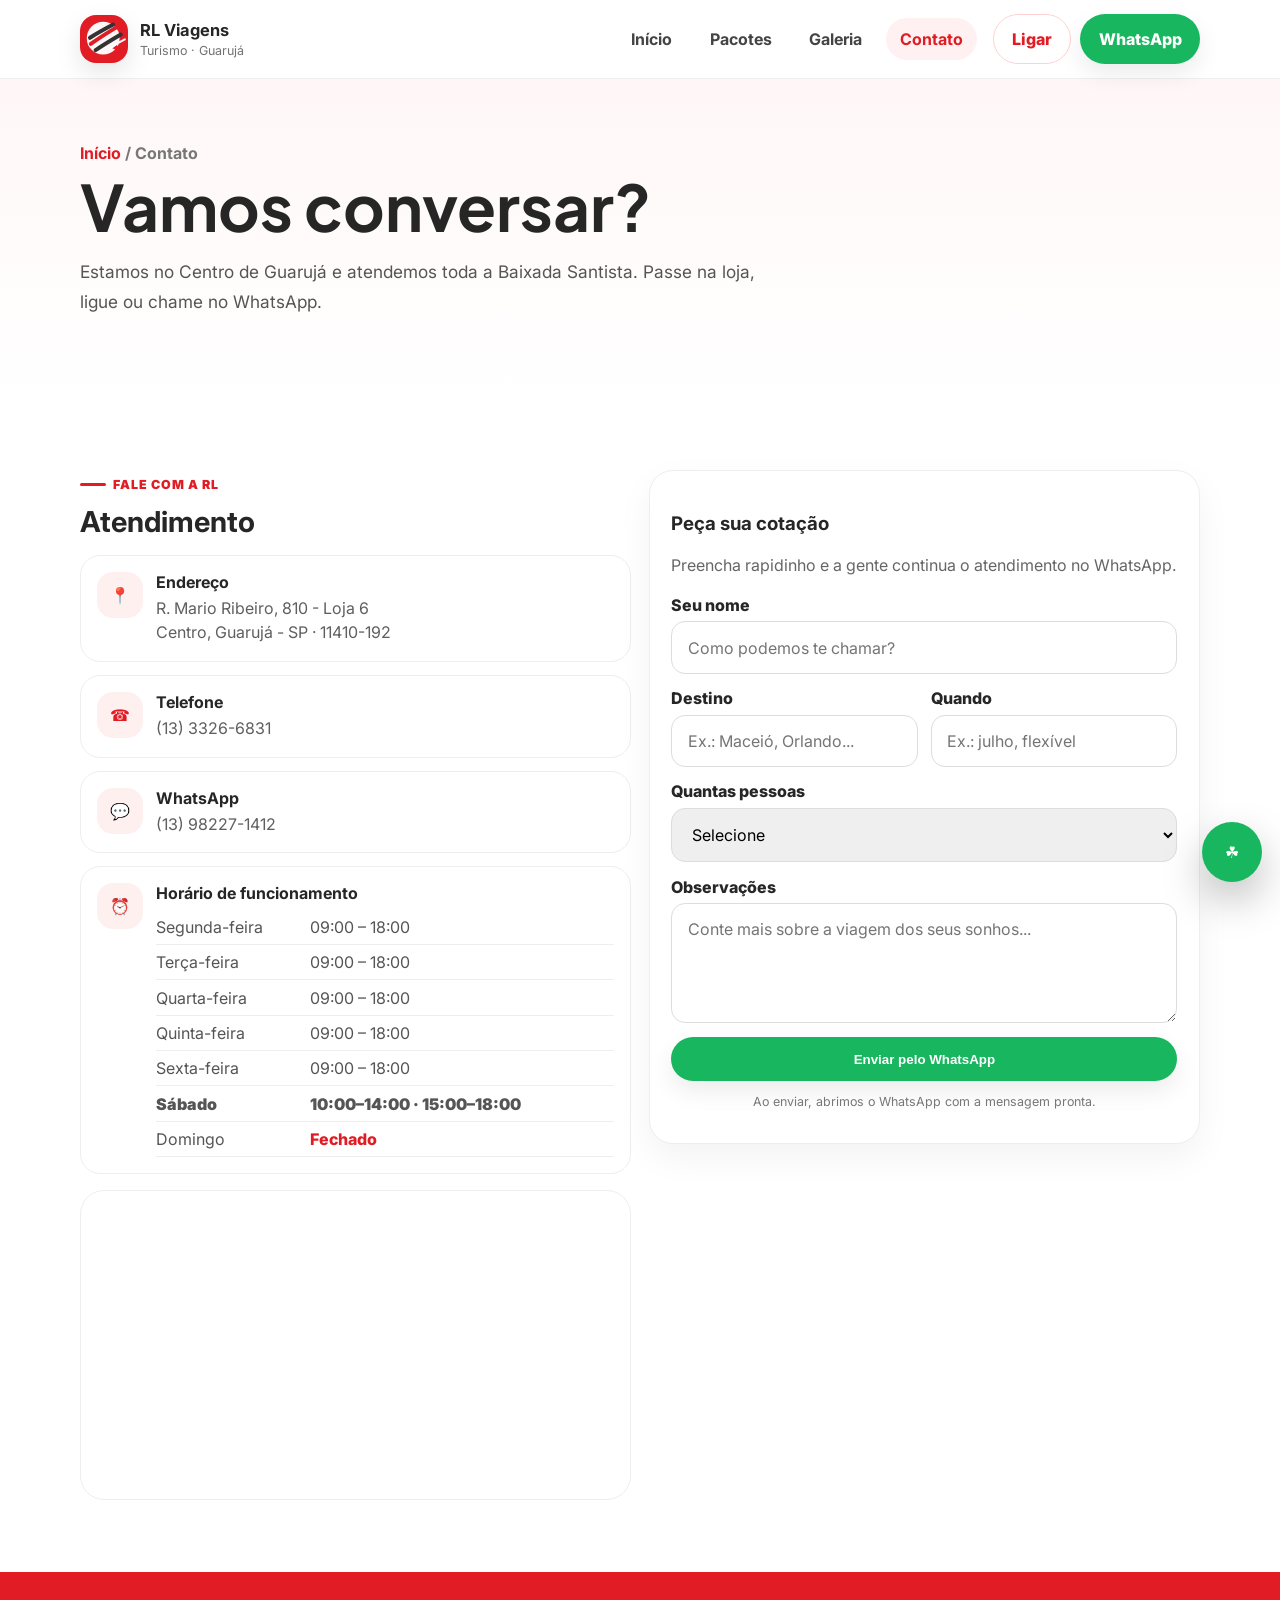
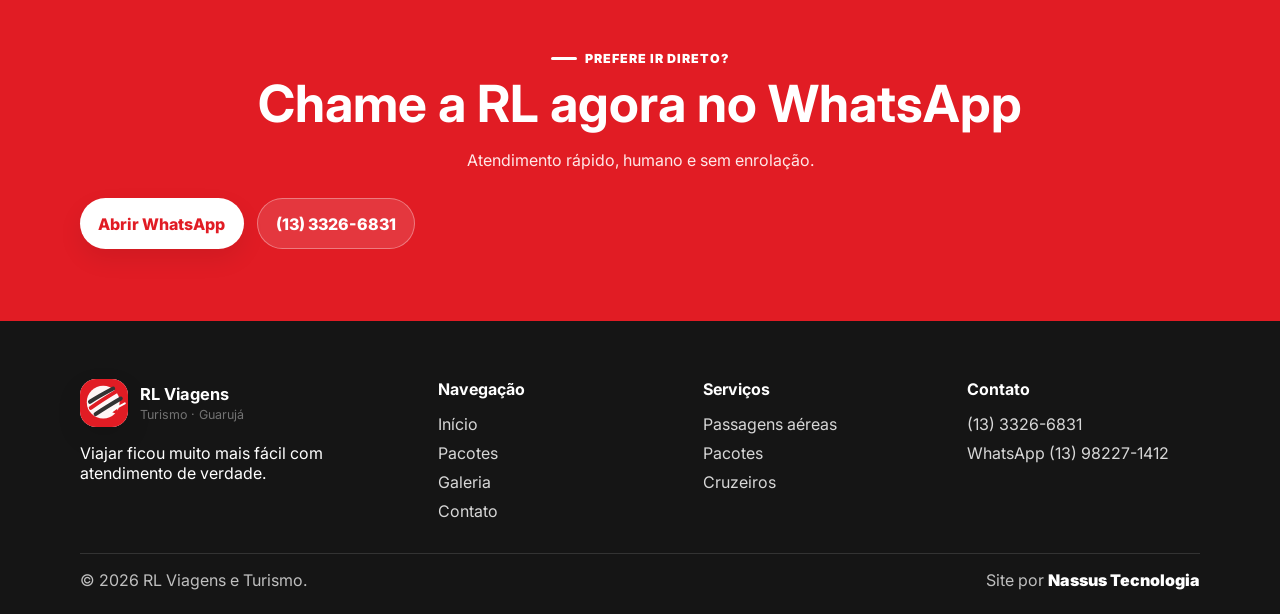
==== contato.html @ 07c4149c "Adicionar pagina de contato" ====
<!DOCTYPE html><html lang='pt-BR'><head><meta charset='UTF-8'><meta name='viewport' content='width=device-width,initial-scale=1,viewport-fit=cover'><title>Contato | RL Viagens e Turismo</title><meta name='description' content='Fale com a RL Viagens e Turismo em Guarujá. Telefone e WhatsApp para cotação grátis.'><meta name='robots' content='index,follow'><meta name='theme-color' content='#E11C24'><meta property='og:image' content='https://rlviagensturismo.netlify.app/assets/og-image.svg'><link rel='icon' type='image/svg+xml' href='assets/favicon.svg'><link rel='manifest' href='manifest.webmanifest'><link rel='preconnect' href='https://fonts.googleapis.com'><link rel='preconnect' href='https://fonts.gstatic.com' crossorigin><link href='https://fonts.googleapis.com/css2?family=Inter:wght@400;500;600;700;800;900&family=Plus+Jakarta+Sans:wght@700;800&display=swap' rel='stylesheet'><link rel='stylesheet' href='styles.css'></head><body><header><div class='wrap nav'><a href='index.html' class='brand'><span class='badge'><img src='assets/logo.svg' alt='RL Viagens'></span><span class='txt'><b>RL Viagens</b><small>Turismo · Guarujá</small></span></a><nav class='nav-links' id='navlinks'><a class='link' href='index.html'>Início</a><a class='link' href='pacotes.html'>Pacotes</a><a class='link' href='galeria.html'>Galeria</a><a class='link active' href='contato.html'>Contato</a><div class='nav-cta'><a class='btn btn-line red' data-tel>Ligar</a><a class='btn btn-wa' data-wa='Olá! Vim pelo site da RL Viagens ✈️'>WhatsApp</a></div></nav><button class='menu-btn' id='menuBtn'>☰</button></div></header><section class='page-hero'><div class='wrap'><div class='crumb'><a href='index.html'>Início</a> / Contato</div><h1>Vamos conversar?</h1><p>Estamos no Centro de Guarujá e atendemos toda a Baixada Santista. Passe na loja, ligue ou chame no WhatsApp.</p></div></section><section><div class='wrap contact-grid'><div><span class='eyebrow'>Fale com a RL</span><h2 style='font-size:1.8rem;margin:.7rem 0 .3rem'>Atendimento</h2><ul class='info-list'><li><span class='ic'>📍</span><div class='meta'><b>Endereço</b><span>R. Mario Ribeiro, 810 - Loja 6<br>Centro, Guarujá - SP · 11410-192</span></div></li><li><span class='ic'>☎</span><div class='meta'><b>Telefone</b><a data-tel>(13) 3326-6831</a></div></li><li><span class='ic'>💬</span><div class='meta'><b>WhatsApp</b><a data-wa='Olá! Quero falar com a RL Viagens ✈️'>(13) 98227-1412</a></div></li><li><span class='ic'>⏰</span><div class='meta' style='width:100%'><b>Horário de funcionamento</b><table class='hours'><tr data-day='1'><td>Segunda-feira</td><td>09:00 – 18:00</td></tr><tr data-day='2'><td>Terça-feira</td><td>09:00 – 18:00</td></tr><tr data-day='3'><td>Quarta-feira</td><td>09:00 – 18:00</td></tr><tr data-day='4'><td>Quinta-feira</td><td>09:00 – 18:00</td></tr><tr data-day='5'><td>Sexta-feira</td><td>09:00 – 18:00</td></tr><tr data-day='6'><td>Sábado</td><td>10:00–14:00 · 15:00–18:00</td></tr><tr data-day='0'><td>Domingo</td><td class='closed'>Fechado</td></tr></table></div></li></ul><div class='map-wrap'><iframe title='Mapa RL Viagens' loading='lazy' referrerpolicy='no-referrer-when-downgrade' src='https://www.google.com/maps?q=R.%20Mario%20Ribeiro%2C%20810%20-%20Centro%2C%20Guaruj%C3%A1%20-%20SP%2C%2011410-192&output=embed'></iframe></div></div><div><form class='qform' id='qform'><h3>Peça sua cotação</h3><p class='sub'>Preencha rapidinho e a gente continua o atendimento no WhatsApp.</p><div class='field'><label for='f-nome'>Seu nome</label><input id='f-nome' type='text' autocomplete='name' placeholder='Como podemos te chamar?' required></div><div class='grid2'><div class='field'><label for='f-destino'>Destino</label><input id='f-destino' type='text' placeholder='Ex.: Maceió, Orlando...'></div><div class='field'><label for='f-data'>Quando</label><input id='f-data' type='text' placeholder='Ex.: julho, flexível'></div></div><div class='field'><label for='f-pessoas'>Quantas pessoas</label><select id='f-pessoas'><option value=''>Selecione</option><option>1 pessoa</option><option>2 pessoas</option><option>3 pessoas</option><option>4 pessoas</option><option>5 ou mais</option><option>Família com crianças</option></select></div><div class='field'><label for='f-obs'>Observações</label><textarea id='f-obs' placeholder='Conte mais sobre a viagem dos seus sonhos...'></textarea></div><button type='submit' class='btn btn-wa' style='width:100%'>Enviar pelo WhatsApp</button><p style='font-size:.78rem;color:#777;text-align:center'>Ao enviar, abrimos o WhatsApp com a mensagem pronta.</p></form></div></div></section><section class='cta-band'><div class='wrap'><span class='eyebrow on-red'>Prefere ir direto?</span><h2>Chame a RL agora no WhatsApp</h2><p>Atendimento rápido, humano e sem enrolação.</p><div class='cta-row'><a class='btn btn-white' data-wa='Olá! Quero uma cotação de viagem ✈️'>Abrir WhatsApp</a><a class='btn btn-ghost-white' data-tel>(13) 3326-6831</a></div></div></section><footer><div class='wrap'><div class='foot-grid'><div><a href='index.html' class='brand'><span class='badge'><img src='assets/logo.svg' alt='RL Viagens'></span><span class='txt'><b>RL Viagens</b><small>Turismo · Guarujá</small></span></a><p>Viajar ficou muito mais fácil com atendimento de verdade.</p></div><div class='foot-col'><h4>Navegação</h4><a href='index.html'>Início</a><a href='pacotes.html'>Pacotes</a><a href='galeria.html'>Galeria</a><a href='contato.html'>Contato</a></div><div class='foot-col'><h4>Serviços</h4><a>Passagens aéreas</a><a>Pacotes</a><a>Cruzeiros</a></div><div class='foot-col'><h4>Contato</h4><a data-tel>(13) 3326-6831</a><a data-wa='Olá! Quero falar com a RL Viagens ✈️'>WhatsApp (13) 98227-1412</a></div></div><div class='foot-bottom'><span>© <span id='yr'></span> RL Viagens e Turismo.</span><span>Site por <a href='https://nassusinfo.netlify.app'>Nassus Tecnologia</a></span></div></div></footer><a class='wa-float' data-wa='Olá! Quero planejar uma viagem com a RL ✈️'>☘</a><script src='main.js'></script></body></html>
---- styles.css ----
*{box-sizing:border-box}html{scroll-behavior:smooth}body{margin:0;font-family:Inter,Arial,sans-serif;color:#262626;background:#fff}a{text-decoration:none;color:inherit;cursor:pointer}img,svg{max-width:100%;display:block}.wrap{width:min(1120px,92%);margin:auto}.center{text-align:center}.red{color:#e11c24}.badge{width:48px;height:48px;border-radius:16px;background:#fff;display:grid;place-items:center;box-shadow:0 10px 26px rgba(0,0,0,.10);overflow:hidden}.brand{display:flex;align-items:center;gap:.75rem}.brand b{font-size:1.03rem}.brand small{display:block;color:#727272;font-size:.78rem;margin-top:.15rem}header{position:sticky;top:0;background:rgba(255,255,255,.94);backdrop-filter:blur(14px);z-index:50;border-bottom:1px solid #eee}.nav{height:78px;display:flex;align-items:center;justify-content:space-between}.nav-links{display:flex;align-items:center;gap:.55rem}.link{padding:.7rem .9rem;border-radius:999px;font-weight:700;color:#444}.link:hover,.link.active{background:#fff1f1;color:#e11c24}.nav-cta{display:flex;gap:.55rem;margin-left:.4rem}.btn{display:inline-flex;align-items:center;justify-content:center;gap:.48rem;border-radius:999px;padding:.9rem 1.15rem;font-weight:800;border:0;transition:.2s;box-shadow:0 10px 25px rgba(0,0,0,.08)}.btn svg{width:20px;height:20px}.btn:hover{transform:translateY(-2px)}.btn-wa{background:#18b65f;color:white}.btn-red{background:#e11c24;color:white}.btn-line{background:white;color:#242424;border:1px solid #dedede;box-shadow:none}.btn-line.red{border-color:#ffd0d2;color:#e11c24}.btn-white{background:white;color:#e11c24}.btn-ghost-white{background:rgba(255,255,255,.12);color:white;border:1px solid rgba(255,255,255,.34);box-shadow:none}.menu-btn{display:none;background:white;border:1px solid #e6e6e6;border-radius:13px;padding:.55rem;color:#222}.hero{padding:86px 0 70px;background:radial-gradient(circle at 85% 12%,#ffe4e5,transparent 28%),linear-gradient(180deg,#fff,#fff7f7)}.hero-grid{display:grid;grid-template-columns:1.1fr .9fr;gap:3rem;align-items:center}.eyebrow{display:inline-flex;align-items:center;gap:.45rem;font-weight:900;color:#e11c24;text-transform:uppercase;letter-spacing:.08em;font-size:.78rem}.eyebrow:before{content:'';width:26px;height:3px;border-radius:99px;background:#e11c24}.hero h1,.page-hero h1{font-family:'Plus Jakarta Sans',Inter,Arial,sans-serif;font-size:clamp(2.35rem,5vw,4.8rem);line-height:1.02;margin:.65rem 0 1rem}.hl{color:#e11c24}.lead,.page-hero p,.sec-head p{font-size:1.08rem;line-height:1.75;color:#555;max-width:62ch}.hero-cta,.cta-row{display:flex;gap:.8rem;flex-wrap:wrap;margin-top:1.5rem}.hero-stats{display:grid;grid-template-columns:repeat(3,1fr);gap:.8rem;margin-top:1.7rem}.s{background:white;border:1px solid #eee;border-radius:18px;padding:1rem;box-shadow:0 12px 28px rgba(0,0,0,.05)}.s b{display:block;color:#e11c24;font-size:1.05rem}.s span{color:#696969;font-size:.85rem}.hero-card{background:white;border:1px solid #eee;border-radius:30px;padding:2rem;box-shadow:0 26px 70px rgba(225,28,36,.14);position:relative;overflow:hidden}.float-tag{position:absolute;right:1rem;top:1rem;background:#fff0f0;color:#e11c24;font-weight:900;border-radius:999px;padding:.45rem .75rem}.hc-top{display:flex;gap:.8rem;align-items:center;margin-bottom:2rem}.hc-top span{display:block;color:#777;font-size:.85rem}.hc-route{display:grid;grid-template-columns:1fr 60px 1fr;align-items:center;gap:1rem;background:#fff7f7;border:1px solid #ffe1e2;border-radius:24px;padding:1.2rem}.code{font-size:2.2rem;font-weight:900}.city{color:#666}.mid{width:54px;height:54px;border-radius:50%;background:#e11c24;color:white;display:grid;place-items:center}.hc-list{list-style:none;padding:0;margin:1.5rem 0;display:grid;gap:.75rem}.hc-list li{display:flex;gap:.6rem;align-items:center;color:#444}.hc-list svg{width:20px;color:#18b65f}.trust{padding:1rem 0;border-top:1px solid #eee;border-bottom:1px solid #eee;background:#fff}.row{display:flex;gap:1rem;flex-wrap:wrap;justify-content:center}.t{display:flex;align-items:center;gap:.45rem;font-weight:800;color:#555}.t svg{width:20px;color:#e11c24}section{padding:72px 0}.soft{background:#fafafa}.sec-head{margin-bottom:2rem}.sec-head h2{font-family:'Plus Jakarta Sans',Inter,Arial,sans-serif;font-size:clamp(2rem,4vw,3.2rem);line-height:1.1;margin:.55rem 0}.svc-grid,.why-grid,.pkg-grid,.test-grid,.steps,.gal-grid,.contact-grid{display:grid;gap:1.1rem}.svc-grid{grid-template-columns:repeat(3,1fr)}.why-grid,.test-grid,.steps{grid-template-columns:repeat(4,1fr)}.pkg-grid{grid-template-columns:repeat(3,1fr)}.gal-grid{grid-template-columns:repeat(4,1fr)}.contact-grid{grid-template-columns:1fr 1fr;align-items:start}.svc,.why-card,.pkg-card,.quote,.step,.qform,.gal-item{background:white;border:1px solid #eee;border-radius:24px;padding:1.35rem;box-shadow:0 14px 35px rgba(0,0,0,.05)}.svc .ic,.why-card .ic,.info-list .ic{width:46px;height:46px;border-radius:16px;background:#fff0f0;color:#e11c24;display:grid;place-items:center;margin-bottom:.9rem}.svc .ic svg,.why-card .ic svg,.info-list .ic svg{width:24px}.svc h3,.why-card h3,.pkg-card h3,.step h3{margin:.2rem 0 .45rem;font-size:1.18rem}.svc p,.why-card p,.pkg-card p,.quote p,.step p{color:#5e5e5e;line-height:1.65;margin:.2rem 0}.pkg-img{height:190px;margin:-1.35rem -1.35rem 1rem;border-radius:24px 24px 0 0;background:linear-gradient(135deg,#e11c24,#ff696e);display:grid;place-items:center;color:white;font-size:3rem}.pkg-card .tag{display:inline-block;background:#fff1f1;color:#e11c24;border-radius:999px;padding:.35rem .65rem;font-weight:900;font-size:.76rem;margin-bottom:.55rem}.stars{color:#ffb400;font-size:1.1rem}.who{display:flex;gap:.75rem;align-items:center;margin-top:1rem}.av{width:42px;height:42px;border-radius:50%;display:grid;place-items:center;background:#e11c24;color:white;font-weight:900}.who span{display:block;color:#777;font-size:.85rem}.cta-band{background:#e11c24;color:white;text-align:center}.cta-band p{max-width:62ch;margin:auto;color:#ffe8e8;line-height:1.7}.cta-band h2{font-size:clamp(2rem,4vw,3.5rem);line-height:1.08;margin:.6rem 0 1rem}.on-red{color:white}.on-red:before{background:white}.page-hero{padding:64px 0;background:linear-gradient(180deg,#fff7f7,#fff)}.crumb{color:#777;font-weight:700;margin-bottom:.7rem}.crumb a{color:#e11c24}.gal-ph{height:210px;border-radius:18px;background:#fff3f3;border:1px dashed #f0b8ba;display:grid;place-items:center;text-align:center;color:#e11c24;font-weight:800}.gal-ph svg{width:48px;margin:auto}.info-list{list-style:none;padding:0;margin:1rem 0;display:grid;gap:.8rem}.info-list li{display:flex;gap:.8rem;align-items:flex-start;background:#fff;border:1px solid #eee;border-radius:20px;padding:1rem}.info-list .ic{flex:0 0 46px;margin:0}.meta b{display:block;margin-bottom:.25rem}.meta span,.meta a{color:#5f5f5f;line-height:1.55}.hours{width:100%;border-collapse:collapse;margin-top:.4rem}.hours td{padding:.45rem 0;border-bottom:1px solid #eee;color:#555}.closed{color:#e11c24!important;font-weight:800}.map-wrap{border-radius:24px;overflow:hidden;border:1px solid #eee;margin-top:1rem;height:310px}.map-wrap iframe{width:100%;height:100%;border:0}.field{display:grid;gap:.4rem;margin-bottom:.9rem}.field label{font-weight:800}.field input,.field select,.field textarea{width:100%;border:1px solid #ddd;border-radius:14px;padding:.95rem;font:inherit}.field textarea{min-height:120px;resize:vertical}.grid2{display:grid;grid-template-columns:1fr 1fr;gap:.8rem}.sub{color:#666;line-height:1.6}.wa-float{position:fixed;right:18px;bottom:18px;width:60px;height:60px;border-radius:50%;background:#18b65f;color:#fff;display:grid;place-items:center;box-shadow:0 18px 40px rgba(0,0,0,.25);z-index:80}.wa-float svg{width:32px}footer{background:#151515;color:white;padding:58px 0 24px}.foot-grid{display:grid;grid-template-columns:1.4fr 1fr 1fr 1fr;gap:2rem}.foot-brand p,.foot-col p{color:#c9c9c9;line-height:1.65}.foot-col{display:grid;gap:.55rem;align-content:start}.foot-col h4{margin:0 0 .4rem}.foot-col a{color:#d7d7d7}.foot-social{display:flex;gap:.55rem}.foot-social a{width:40px;height:40px;border-radius:12px;background:#272727;display:grid;place-items:center}.foot-social svg{width:22px}.foot-bottom{border-top:1px solid #333;margin-top:2rem;padding-top:1rem;display:flex;justify-content:space-between;gap:1rem;flex-wrap:wrap;color:#bfbfbf}.foot-bottom a{color:white;font-weight:900}@media(max-width:900px){.menu-btn{display:block}.nav-links{position:fixed;left:4%;right:4%;top:86px;display:none;flex-direction:column;align-items:stretch;background:white;border:1px solid #eee;border-radius:22px;padding:1rem;box-shadow:0 25px 55px rgba(0,0,0,.14)}.nav-links.open{display:flex}.nav-cta{margin:0;display:grid}.hero-grid,.contact-grid{grid-template-columns:1fr}.svc-grid,.pkg-grid,.why-grid,.test-grid,.steps,.gal-grid{grid-template-columns:1fr 1fr}.hero-stats{grid-template-columns:1fr}.foot-grid{grid-template-columns:1fr 1fr}.hero{padding-top:54px}}@media(max-width:620px){.wrap{width:min(94%,520px)}.nav{height:70px}.brand small{display:none}.hero h1,.page-hero h1{font-size:2.35rem}.svc-grid,.pkg-grid,.why-grid,.test-grid,.steps,.gal-grid,.grid2{grid-template-columns:1fr}.hero-card{padding:1.35rem}.hc-route{grid-template-columns:1fr}.mid{margin:auto;transform:rotate(90deg)}.hero-cta,.cta-row{display:grid}.btn{width:100%}.foot-grid{grid-template-columns:1fr}.foot-bottom{display:grid}.page-hero{padding-top:44px}}
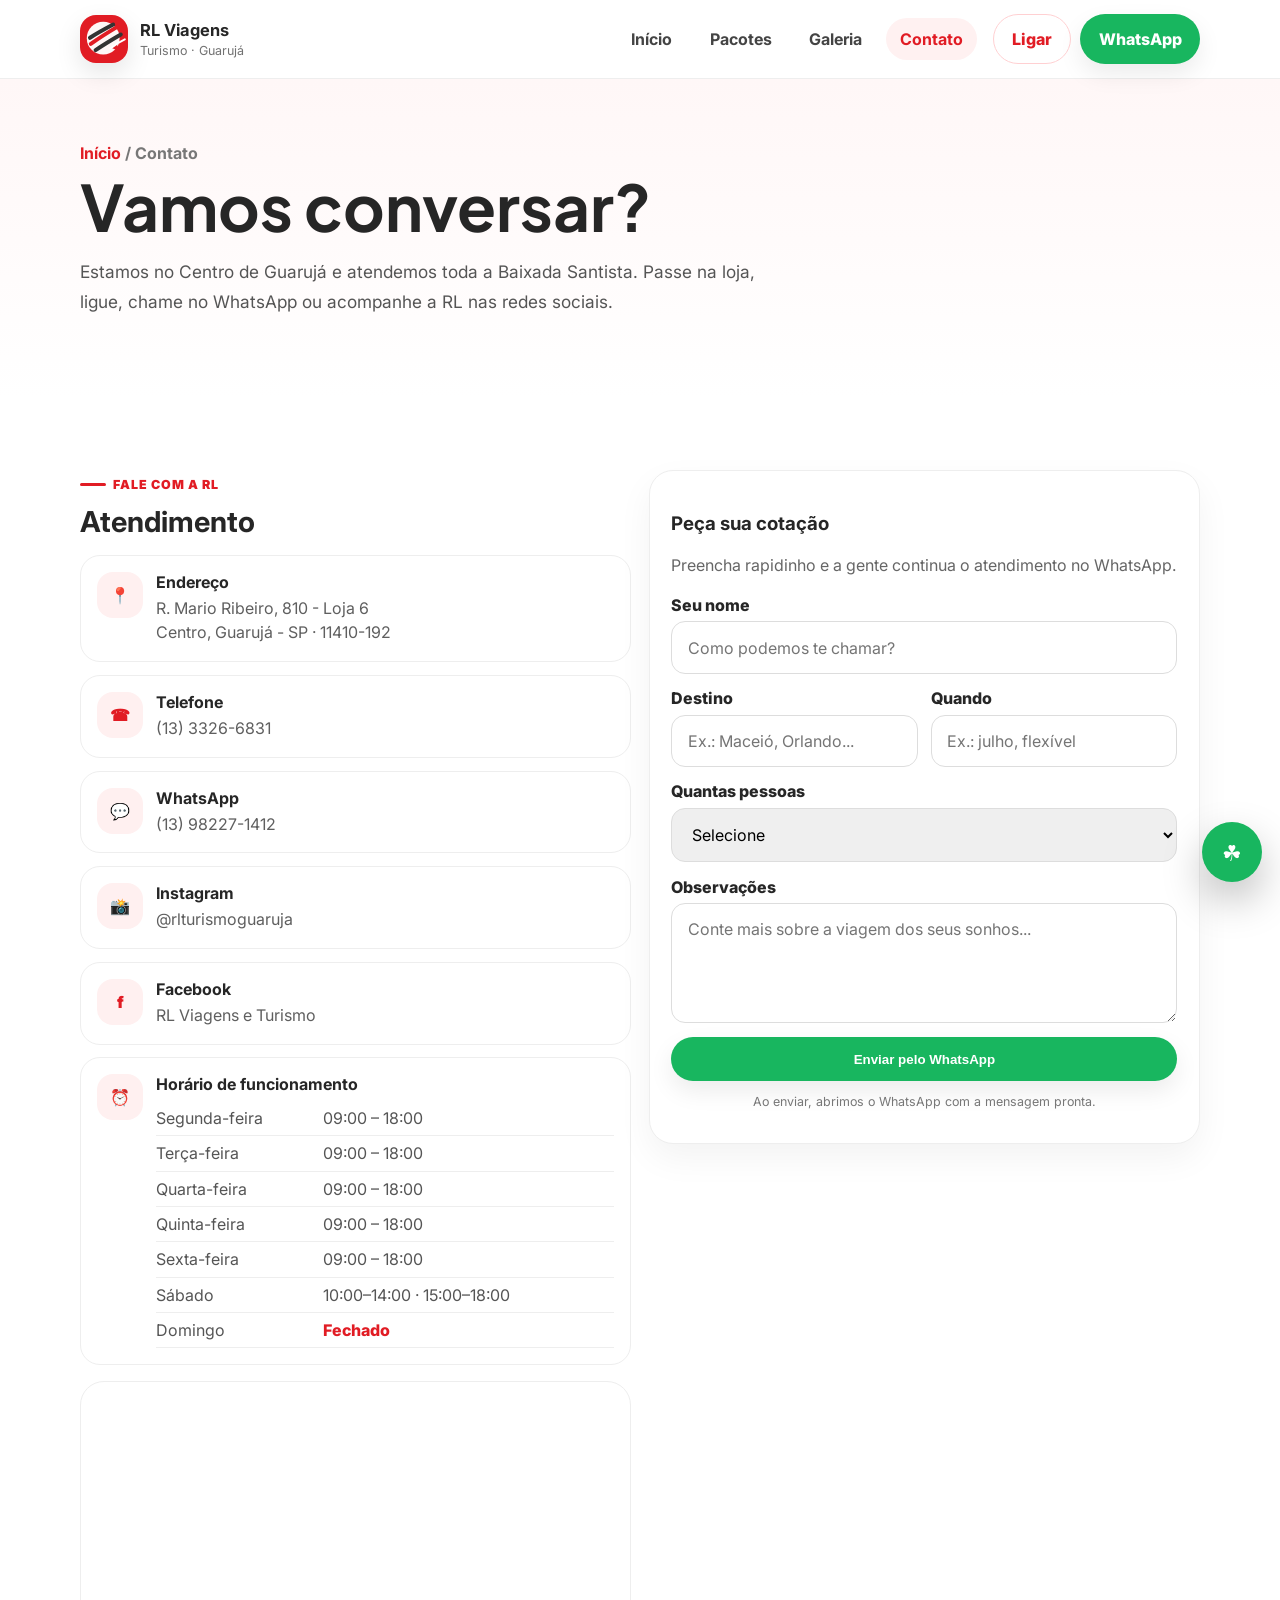
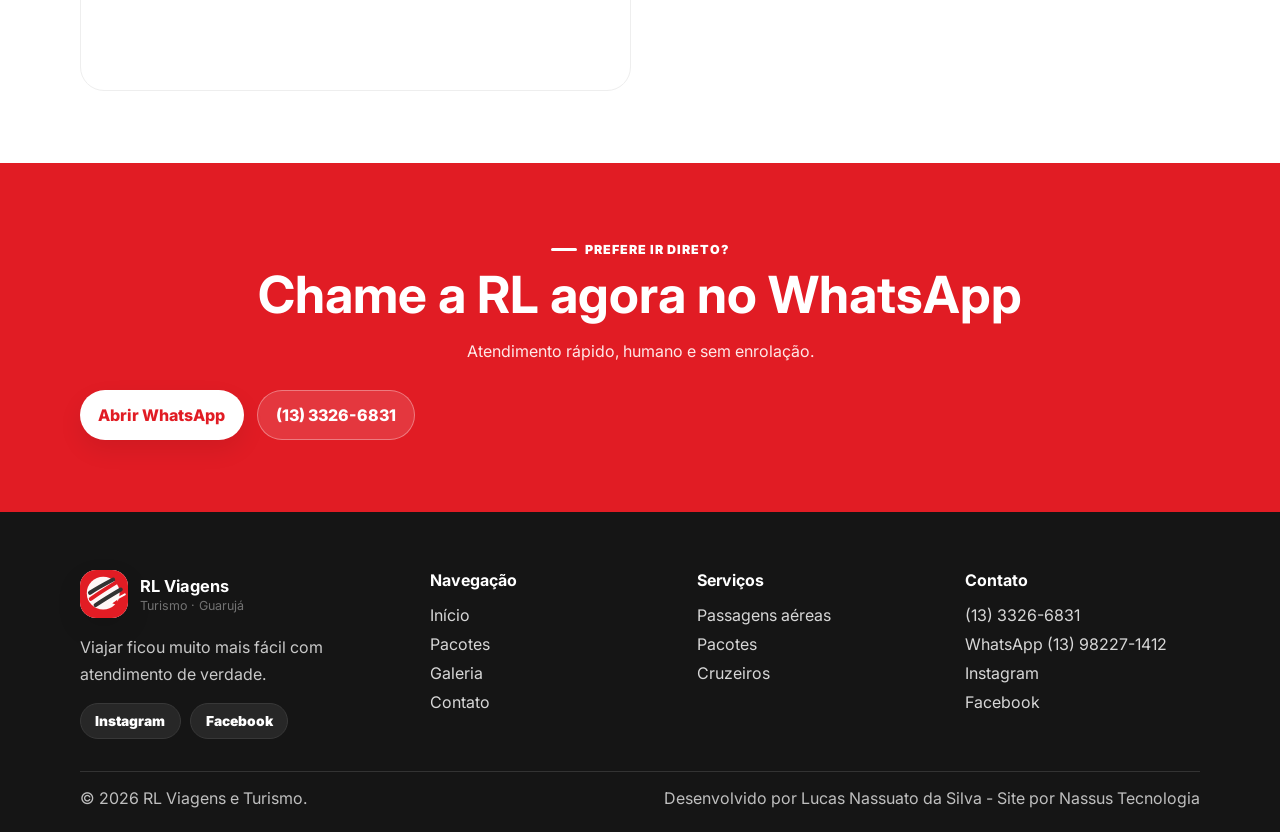
==== commit 80f55a9b: "Atualizar contato redes sociais e creditos" ====
--- a/contato.html
+++ b/contato.html
@@ -1 +1 @@
-<!DOCTYPE html><html lang='pt-BR'><head><meta charset='UTF-8'><meta name='viewport' content='width=device-width,initial-scale=1,viewport-fit=cover'><title>Contato | RL Viagens e Turismo</title><meta name='description' content='Fale com a RL Viagens e Turismo em Guarujá. Telefone e WhatsApp para cotação grátis.'><meta name='robots' content='index,follow'><meta name='theme-color' content='#E11C24'><meta property='og:image' content='https://rlviagensturismo.netlify.app/assets/og-image.svg'><link rel='icon' type='image/svg+xml' href='assets/favicon.svg'><link rel='manifest' href='manifest.webmanifest'><link rel='preconnect' href='https://fonts.googleapis.com'><link rel='preconnect' href='https://fonts.gstatic.com' crossorigin><link href='https://fonts.googleapis.com/css2?family=Inter:wght@400;500;600;700;800;900&family=Plus+Jakarta+Sans:wght@700;800&display=swap' rel='stylesheet'><link rel='stylesheet' href='styles.css'></head><body><header><div class='wrap nav'><a href='index.html' class='brand'><span class='badge'><img src='assets/logo.svg' alt='RL Viagens'></span><span class='txt'><b>RL Viagens</b><small>Turismo · Guarujá</small></span></a><nav class='nav-links' id='navlinks'><a class='link' href='index.html'>Início</a><a class='link' href='pacotes.html'>Pacotes</a><a class='link' href='galeria.html'>Galeria</a><a class='link active' href='contato.html'>Contato</a><div class='nav-cta'><a class='btn btn-line red' data-tel>Ligar</a><a class='btn btn-wa' data-wa='Olá! Vim pelo site da RL Viagens ✈️'>WhatsApp</a></div></nav><button class='menu-btn' id='menuBtn'>☰</button></div></header><section class='page-hero'><div class='wrap'><div class='crumb'><a href='index.html'>Início</a> / Contato</div><h1>Vamos conversar?</h1><p>Estamos no Centro de Guarujá e atendemos toda a Baixada Santista. Passe na loja, ligue ou chame no WhatsApp.</p></div></section><section><div class='wrap contact-grid'><div><span class='eyebrow'>Fale com a RL</span><h2 style='font-size:1.8rem;margin:.7rem 0 .3rem'>Atendimento</h2><ul class='info-list'><li><span class='ic'>📍</span><div class='meta'><b>Endereço</b><span>R. Mario Ribeiro, 810 - Loja 6<br>Centro, Guarujá - SP · 11410-192</span></div></li><li><span class='ic'>☎</span><div class='meta'><b>Telefone</b><a data-tel>(13) 3326-6831</a></div></li><li><span class='ic'>💬</span><div class='meta'><b>WhatsApp</b><a data-wa='Olá! Quero falar com a RL Viagens ✈️'>(13) 98227-1412</a></div></li><li><span class='ic'>⏰</span><div class='meta' style='width:100%'><b>Horário de funcionamento</b><table class='hours'><tr data-day='1'><td>Segunda-feira</td><td>09:00 – 18:00</td></tr><tr data-day='2'><td>Terça-feira</td><td>09:00 – 18:00</td></tr><tr data-day='3'><td>Quarta-feira</td><td>09:00 – 18:00</td></tr><tr data-day='4'><td>Quinta-feira</td><td>09:00 – 18:00</td></tr><tr data-day='5'><td>Sexta-feira</td><td>09:00 – 18:00</td></tr><tr data-day='6'><td>Sábado</td><td>10:00–14:00 · 15:00–18:00</td></tr><tr data-day='0'><td>Domingo</td><td class='closed'>Fechado</td></tr></table></div></li></ul><div class='map-wrap'><iframe title='Mapa RL Viagens' loading='lazy' referrerpolicy='no-referrer-when-downgrade' src='https://www.google.com/maps?q=R.%20Mario%20Ribeiro%2C%20810%20-%20Centro%2C%20Guaruj%C3%A1%20-%20SP%2C%2011410-192&output=embed'></iframe></div></div><div><form class='qform' id='qform'><h3>Peça sua cotação</h3><p class='sub'>Preencha rapidinho e a gente continua o atendimento no WhatsApp.</p><div class='field'><label for='f-nome'>Seu nome</label><input id='f-nome' type='text' autocomplete='name' placeholder='Como podemos te chamar?' required></div><div class='grid2'><div class='field'><label for='f-destino'>Destino</label><input id='f-destino' type='text' placeholder='Ex.: Maceió, Orlando...'></div><div class='field'><label for='f-data'>Quando</label><input id='f-data' type='text' placeholder='Ex.: julho, flexível'></div></div><div class='field'><label for='f-pessoas'>Quantas pessoas</label><select id='f-pessoas'><option value=''>Selecione</option><option>1 pessoa</option><option>2 pessoas</option><option>3 pessoas</option><option>4 pessoas</option><option>5 ou mais</option><option>Família com crianças</option></select></div><div class='field'><label for='f-obs'>Observações</label><textarea id='f-obs' placeholder='Conte mais sobre a viagem dos seus sonhos...'></textarea></div><button type='submit' class='btn btn-wa' style='width:100%'>Enviar pelo WhatsApp</button><p style='font-size:.78rem;color:#777;text-align:center'>Ao enviar, abrimos o WhatsApp com a mensagem pronta.</p></form></div></div></section><section class='cta-band'><div class='wrap'><span class='eyebrow on-red'>Prefere ir direto?</span><h2>Chame a RL agora no WhatsApp</h2><p>Atendimento rápido, humano e sem enrolação.</p><div class='cta-row'><a class='btn btn-white' data-wa='Olá! Quero uma cotação de viagem ✈️'>Abrir WhatsApp</a><a class='btn btn-ghost-white' data-tel>(13) 3326-6831</a></div></div></section><footer><div class='wrap'><div class='foot-grid'><div><a href='index.html' class='brand'><span class='badge'><img src='assets/logo.svg' alt='RL Viagens'></span><span class='txt'><b>RL Viagens</b><small>Turismo · Guarujá</small></span></a><p>Viajar ficou muito mais fácil com atendimento de verdade.</p></div><div class='foot-col'><h4>Navegação</h4><a href='index.html'>Início</a><a href='pacotes.html'>Pacotes</a><a href='galeria.html'>Galeria</a><a href='contato.html'>Contato</a></div><div class='foot-col'><h4>Serviços</h4><a>Passagens aéreas</a><a>Pacotes</a><a>Cruzeiros</a></div><div class='foot-col'><h4>Contato</h4><a data-tel>(13) 3326-6831</a><a data-wa='Olá! Quero falar com a RL Viagens ✈️'>WhatsApp (13) 98227-1412</a></div></div><div class='foot-bottom'><span>© <span id='yr'></span> RL Viagens e Turismo.</span><span>Site por <a href='https://nassusinfo.netlify.app'>Nassus Tecnologia</a></span></div></div></footer><a class='wa-float' data-wa='Olá! Quero planejar uma viagem com a RL ✈️'>☘</a><script src='main.js'></script></body></html>+<!DOCTYPE html><html lang="pt-BR"><head><meta charset="UTF-8"><meta name="viewport" content="width=device-width,initial-scale=1,viewport-fit=cover"><title>Contato | RL Viagens e Turismo</title><meta name="description" content="Fale com a RL Viagens e Turismo em Guarujá. Telefone, WhatsApp, Instagram, Facebook e endereço para cotação grátis."><meta name="robots" content="index,follow"><meta name="theme-color" content="#E11C24"><meta property="og:image" content="https://rlviagensturismo.netlify.app/assets/og-image.svg"><link rel="icon" type="image/svg+xml" href="assets/favicon.svg"><link rel="manifest" href="manifest.webmanifest"><link rel="preconnect" href="https://fonts.googleapis.com"><link rel="preconnect" href="https://fonts.gstatic.com" crossorigin><link href="https://fonts.googleapis.com/css2?family=Inter:wght@400;500;600;700;800;900&family=Plus+Jakarta+Sans:wght@700;800&display=swap" rel="stylesheet"><link rel="stylesheet" href="styles.css"></head><body><header><div class="wrap nav"><a href="index.html" class="brand"><span class="badge"><img src="assets/logo.svg" alt="RL Viagens"></span><span class="txt"><b>RL Viagens</b><small>Turismo · Guarujá</small></span></a><nav class="nav-links" id="navlinks"><a class="link" href="index.html">Início</a><a class="link" href="pacotes.html">Pacotes</a><a class="link" href="galeria.html">Galeria</a><a class="link active" href="contato.html">Contato</a><div class="nav-cta"><a class="btn btn-line red" data-tel>Ligar</a><a class="btn btn-wa" data-wa="Olá! Vim pelo site da RL Viagens ✈️">WhatsApp</a></div></nav><button class="menu-btn" id="menuBtn">☰</button></div></header><section class="page-hero"><div class="wrap"><div class="crumb"><a href="index.html">Início</a> / Contato</div><h1>Vamos conversar?</h1><p>Estamos no Centro de Guarujá e atendemos toda a Baixada Santista. Passe na loja, ligue, chame no WhatsApp ou acompanhe a RL nas redes sociais.</p></div></section><section><div class="wrap contact-grid"><div><span class="eyebrow">Fale com a RL</span><h2 style="font-size:1.8rem;margin:.7rem 0 .3rem">Atendimento</h2><ul class="info-list"><li><span class="ic">📍</span><div class="meta"><b>Endereço</b><span>R. Mario Ribeiro, 810 - Loja 6<br>Centro, Guarujá - SP · 11410-192</span></div></li><li><span class="ic">☎</span><div class="meta"><b>Telefone</b><a data-tel>(13) 3326-6831</a></div></li><li><span class="ic">💬</span><div class="meta"><b>WhatsApp</b><a data-wa="Olá! Quero falar com a RL Viagens ✈️">(13) 98227-1412</a></div></li><li><span class="ic">📸</span><div class="meta"><b>Instagram</b><a href="https://www.instagram.com/rlturismoguaruja/" target="_blank" rel="noopener">@rlturismoguaruja</a></div></li><li><span class="ic">f</span><div class="meta"><b>Facebook</b><a href="https://www.facebook.com/rlviagemeturismo" target="_blank" rel="noopener">RL Viagens e Turismo</a></div></li><li><span class="ic">⏰</span><div class="meta" style="width:100%"><b>Horário de funcionamento</b><table class="hours"><tr data-day="1"><td>Segunda-feira</td><td>09:00 – 18:00</td></tr><tr data-day="2"><td>Terça-feira</td><td>09:00 – 18:00</td></tr><tr data-day="3"><td>Quarta-feira</td><td>09:00 – 18:00</td></tr><tr data-day="4"><td>Quinta-feira</td><td>09:00 – 18:00</td></tr><tr data-day="5"><td>Sexta-feira</td><td>09:00 – 18:00</td></tr><tr data-day="6"><td>Sábado</td><td>10:00–14:00 · 15:00–18:00</td></tr><tr data-day="0"><td>Domingo</td><td class="closed">Fechado</td></tr></table></div></li></ul><div class="map-wrap"><iframe title="Mapa RL Viagens" loading="lazy" referrerpolicy="no-referrer-when-downgrade" src="https://www.google.com/maps?q=R.%20Mario%20Ribeiro%2C%20810%20-%20Centro%2C%20Guaruj%C3%A1%20-%20SP%2C%2011410-192&output=embed"></iframe></div></div><div><form class="qform" id="qform"><h3>Peça sua cotação</h3><p class="sub">Preencha rapidinho e a gente continua o atendimento no WhatsApp.</p><div class="field"><label for="f-nome">Seu nome</label><input id="f-nome" type="text" autocomplete="name" placeholder="Como podemos te chamar?" required></div><div class="grid2"><div class="field"><label for="f-destino">Destino</label><input id="f-destino" type="text" placeholder="Ex.: Maceió, Orlando..."></div><div class="field"><label for="f-data">Quando</label><input id="f-data" type="text" placeholder="Ex.: julho, flexível"></div></div><div class="field"><label for="f-pessoas">Quantas pessoas</label><select id="f-pessoas"><option value="">Selecione</option><option>1 pessoa</option><option>2 pessoas</option><option>3 pessoas</option><option>4 pessoas</option><option>5 ou mais</option><option>Família com crianças</option></select></div><div class="field"><label for="f-obs">Observações</label><textarea id="f-obs" placeholder="Conte mais sobre a viagem dos seus sonhos..."></textarea></div><button type="submit" class="btn btn-wa" style="width:100%">Enviar pelo WhatsApp</button><p style="font-size:.78rem;color:#777;text-align:center">Ao enviar, abrimos o WhatsApp com a mensagem pronta.</p></form></div></div></section><section class="cta-band"><div class="wrap"><span class="eyebrow on-red">Prefere ir direto?</span><h2>Chame a RL agora no WhatsApp</h2><p>Atendimento rápido, humano e sem enrolação.</p><div class="cta-row"><a class="btn btn-white" data-wa="Olá! Quero uma cotação de viagem ✈️">Abrir WhatsApp</a><a class="btn btn-ghost-white" data-tel>(13) 3326-6831</a></div></div></section><footer><div class="wrap"><div class="foot-grid"><div class="foot-brand"><a href="index.html" class="brand"><span class="badge"><img src="assets/logo.svg" alt="RL Viagens"></span><span class="txt"><b>RL Viagens</b><small>Turismo · Guarujá</small></span></a><p>Viajar ficou muito mais fácil com atendimento de verdade.</p><div class="foot-social"><a href="https://www.instagram.com/rlturismoguaruja/" target="_blank" rel="noopener">Instagram</a><a href="https://www.facebook.com/rlviagemeturismo" target="_blank" rel="noopener">Facebook</a></div></div><div class="foot-col"><h4>Navegação</h4><a href="index.html">Início</a><a href="pacotes.html">Pacotes</a><a href="galeria.html">Galeria</a><a href="contato.html">Contato</a></div><div class="foot-col"><h4>Serviços</h4><a>Passagens aéreas</a><a>Pacotes</a><a>Cruzeiros</a></div><div class="foot-col"><h4>Contato</h4><a data-tel>(13) 3326-6831</a><a data-wa="Olá! Quero falar com a RL Viagens ✈️">WhatsApp (13) 98227-1412</a><a href="https://www.instagram.com/rlturismoguaruja/" target="_blank" rel="noopener">Instagram</a><a href="https://www.facebook.com/rlviagemeturismo" target="_blank" rel="noopener">Facebook</a></div></div><div class="foot-bottom"><span>© <span id="yr"></span> RL Viagens e Turismo.</span><span>Desenvolvido por Lucas Nassuato da Silva - Site por Nassus Tecnologia</span></div></div></footer><a class="wa-float" data-wa="Olá! Quero planejar uma viagem com a RL ✈️">☘</a><script src="main.js"></script></body></html>
--- a/styles.css
+++ b/styles.css
@@ -1 +1 @@
-*{box-sizing:border-box}html{scroll-behavior:smooth}body{margin:0;font-family:Inter,Arial,sans-serif;color:#262626;background:#fff}a{text-decoration:none;color:inherit;cursor:pointer}img,svg{max-width:100%;display:block}.wrap{width:min(1120px,92%);margin:auto}.center{text-align:center}.red{color:#e11c24}.badge{width:48px;height:48px;border-radius:16px;background:#fff;display:grid;place-items:center;box-shadow:0 10px 26px rgba(0,0,0,.10);overflow:hidden}.brand{display:flex;align-items:center;gap:.75rem}.brand b{font-size:1.03rem}.brand small{display:block;color:#727272;font-size:.78rem;margin-top:.15rem}header{position:sticky;top:0;background:rgba(255,255,255,.94);backdrop-filter:blur(14px);z-index:50;border-bottom:1px solid #eee}.nav{height:78px;display:flex;align-items:center;justify-content:space-between}.nav-links{display:flex;align-items:center;gap:.55rem}.link{padding:.7rem .9rem;border-radius:999px;font-weight:700;color:#444}.link:hover,.link.active{background:#fff1f1;color:#e11c24}.nav-cta{display:flex;gap:.55rem;margin-left:.4rem}.btn{display:inline-flex;align-items:center;justify-content:center;gap:.48rem;border-radius:999px;padding:.9rem 1.15rem;font-weight:800;border:0;transition:.2s;box-shadow:0 10px 25px rgba(0,0,0,.08)}.btn svg{width:20px;height:20px}.btn:hover{transform:translateY(-2px)}.btn-wa{background:#18b65f;color:white}.btn-red{background:#e11c24;color:white}.btn-line{background:white;color:#242424;border:1px solid #dedede;box-shadow:none}.btn-line.red{border-color:#ffd0d2;color:#e11c24}.btn-white{background:white;color:#e11c24}.btn-ghost-white{background:rgba(255,255,255,.12);color:white;border:1px solid rgba(255,255,255,.34);box-shadow:none}.menu-btn{display:none;background:white;border:1px solid #e6e6e6;border-radius:13px;padding:.55rem;color:#222}.hero{padding:86px 0 70px;background:radial-gradient(circle at 85% 12%,#ffe4e5,transparent 28%),linear-gradient(180deg,#fff,#fff7f7)}.hero-grid{display:grid;grid-template-columns:1.1fr .9fr;gap:3rem;align-items:center}.eyebrow{display:inline-flex;align-items:center;gap:.45rem;font-weight:900;color:#e11c24;text-transform:uppercase;letter-spacing:.08em;font-size:.78rem}.eyebrow:before{content:'';width:26px;height:3px;border-radius:99px;background:#e11c24}.hero h1,.page-hero h1{font-family:'Plus Jakarta Sans',Inter,Arial,sans-serif;font-size:clamp(2.35rem,5vw,4.8rem);line-height:1.02;margin:.65rem 0 1rem}.hl{color:#e11c24}.lead,.page-hero p,.sec-head p{font-size:1.08rem;line-height:1.75;color:#555;max-width:62ch}.hero-cta,.cta-row{display:flex;gap:.8rem;flex-wrap:wrap;margin-top:1.5rem}.hero-stats{display:grid;grid-template-columns:repeat(3,1fr);gap:.8rem;margin-top:1.7rem}.s{background:white;border:1px solid #eee;border-radius:18px;padding:1rem;box-shadow:0 12px 28px rgba(0,0,0,.05)}.s b{display:block;color:#e11c24;font-size:1.05rem}.s span{color:#696969;font-size:.85rem}.hero-card{background:white;border:1px solid #eee;border-radius:30px;padding:2rem;box-shadow:0 26px 70px rgba(225,28,36,.14);position:relative;overflow:hidden}.float-tag{position:absolute;right:1rem;top:1rem;background:#fff0f0;color:#e11c24;font-weight:900;border-radius:999px;padding:.45rem .75rem}.hc-top{display:flex;gap:.8rem;align-items:center;margin-bottom:2rem}.hc-top span{display:block;color:#777;font-size:.85rem}.hc-route{display:grid;grid-template-columns:1fr 60px 1fr;align-items:center;gap:1rem;background:#fff7f7;border:1px solid #ffe1e2;border-radius:24px;padding:1.2rem}.code{font-size:2.2rem;font-weight:900}.city{color:#666}.mid{width:54px;height:54px;border-radius:50%;background:#e11c24;color:white;display:grid;place-items:center}.hc-list{list-style:none;padding:0;margin:1.5rem 0;display:grid;gap:.75rem}.hc-list li{display:flex;gap:.6rem;align-items:center;color:#444}.hc-list svg{width:20px;color:#18b65f}.trust{padding:1rem 0;border-top:1px solid #eee;border-bottom:1px solid #eee;background:#fff}.row{display:flex;gap:1rem;flex-wrap:wrap;justify-content:center}.t{display:flex;align-items:center;gap:.45rem;font-weight:800;color:#555}.t svg{width:20px;color:#e11c24}section{padding:72px 0}.soft{background:#fafafa}.sec-head{margin-bottom:2rem}.sec-head h2{font-family:'Plus Jakarta Sans',Inter,Arial,sans-serif;font-size:clamp(2rem,4vw,3.2rem);line-height:1.1;margin:.55rem 0}.svc-grid,.why-grid,.pkg-grid,.test-grid,.steps,.gal-grid,.contact-grid{display:grid;gap:1.1rem}.svc-grid{grid-template-columns:repeat(3,1fr)}.why-grid,.test-grid,.steps{grid-template-columns:repeat(4,1fr)}.pkg-grid{grid-template-columns:repeat(3,1fr)}.gal-grid{grid-template-columns:repeat(4,1fr)}.contact-grid{grid-template-columns:1fr 1fr;align-items:start}.svc,.why-card,.pkg-card,.quote,.step,.qform,.gal-item{background:white;border:1px solid #eee;border-radius:24px;padding:1.35rem;box-shadow:0 14px 35px rgba(0,0,0,.05)}.svc .ic,.why-card .ic,.info-list .ic{width:46px;height:46px;border-radius:16px;background:#fff0f0;color:#e11c24;display:grid;place-items:center;margin-bottom:.9rem}.svc .ic svg,.why-card .ic svg,.info-list .ic svg{width:24px}.svc h3,.why-card h3,.pkg-card h3,.step h3{margin:.2rem 0 .45rem;font-size:1.18rem}.svc p,.why-card p,.pkg-card p,.quote p,.step p{color:#5e5e5e;line-height:1.65;margin:.2rem 0}.pkg-img{height:190px;margin:-1.35rem -1.35rem 1rem;border-radius:24px 24px 0 0;background:linear-gradient(135deg,#e11c24,#ff696e);display:grid;place-items:center;color:white;font-size:3rem}.pkg-card .tag{display:inline-block;background:#fff1f1;color:#e11c24;border-radius:999px;padding:.35rem .65rem;font-weight:900;font-size:.76rem;margin-bottom:.55rem}.stars{color:#ffb400;font-size:1.1rem}.who{display:flex;gap:.75rem;align-items:center;margin-top:1rem}.av{width:42px;height:42px;border-radius:50%;display:grid;place-items:center;background:#e11c24;color:white;font-weight:900}.who span{display:block;color:#777;font-size:.85rem}.cta-band{background:#e11c24;color:white;text-align:center}.cta-band p{max-width:62ch;margin:auto;color:#ffe8e8;line-height:1.7}.cta-band h2{font-size:clamp(2rem,4vw,3.5rem);line-height:1.08;margin:.6rem 0 1rem}.on-red{color:white}.on-red:before{background:white}.page-hero{padding:64px 0;background:linear-gradient(180deg,#fff7f7,#fff)}.crumb{color:#777;font-weight:700;margin-bottom:.7rem}.crumb a{color:#e11c24}.gal-ph{height:210px;border-radius:18px;background:#fff3f3;border:1px dashed #f0b8ba;display:grid;place-items:center;text-align:center;color:#e11c24;font-weight:800}.gal-ph svg{width:48px;margin:auto}.info-list{list-style:none;padding:0;margin:1rem 0;display:grid;gap:.8rem}.info-list li{display:flex;gap:.8rem;align-items:flex-start;background:#fff;border:1px solid #eee;border-radius:20px;padding:1rem}.info-list .ic{flex:0 0 46px;margin:0}.meta b{display:block;margin-bottom:.25rem}.meta span,.meta a{color:#5f5f5f;line-height:1.55}.hours{width:100%;border-collapse:collapse;margin-top:.4rem}.hours td{padding:.45rem 0;border-bottom:1px solid #eee;color:#555}.closed{color:#e11c24!important;font-weight:800}.map-wrap{border-radius:24px;overflow:hidden;border:1px solid #eee;margin-top:1rem;height:310px}.map-wrap iframe{width:100%;height:100%;border:0}.field{display:grid;gap:.4rem;margin-bottom:.9rem}.field label{font-weight:800}.field input,.field select,.field textarea{width:100%;border:1px solid #ddd;border-radius:14px;padding:.95rem;font:inherit}.field textarea{min-height:120px;resize:vertical}.grid2{display:grid;grid-template-columns:1fr 1fr;gap:.8rem}.sub{color:#666;line-height:1.6}.wa-float{position:fixed;right:18px;bottom:18px;width:60px;height:60px;border-radius:50%;background:#18b65f;color:#fff;display:grid;place-items:center;box-shadow:0 18px 40px rgba(0,0,0,.25);z-index:80}.wa-float svg{width:32px}footer{background:#151515;color:white;padding:58px 0 24px}.foot-grid{display:grid;grid-template-columns:1.4fr 1fr 1fr 1fr;gap:2rem}.foot-brand p,.foot-col p{color:#c9c9c9;line-height:1.65}.foot-col{display:grid;gap:.55rem;align-content:start}.foot-col h4{margin:0 0 .4rem}.foot-col a{color:#d7d7d7}.foot-social{display:flex;gap:.55rem}.foot-social a{width:40px;height:40px;border-radius:12px;background:#272727;display:grid;place-items:center}.foot-social svg{width:22px}.foot-bottom{border-top:1px solid #333;margin-top:2rem;padding-top:1rem;display:flex;justify-content:space-between;gap:1rem;flex-wrap:wrap;color:#bfbfbf}.foot-bottom a{color:white;font-weight:900}@media(max-width:900px){.menu-btn{display:block}.nav-links{position:fixed;left:4%;right:4%;top:86px;display:none;flex-direction:column;align-items:stretch;background:white;border:1px solid #eee;border-radius:22px;padding:1rem;box-shadow:0 25px 55px rgba(0,0,0,.14)}.nav-links.open{display:flex}.nav-cta{margin:0;display:grid}.hero-grid,.contact-grid{grid-template-columns:1fr}.svc-grid,.pkg-grid,.why-grid,.test-grid,.steps,.gal-grid{grid-template-columns:1fr 1fr}.hero-stats{grid-template-columns:1fr}.foot-grid{grid-template-columns:1fr 1fr}.hero{padding-top:54px}}@media(max-width:620px){.wrap{width:min(94%,520px)}.nav{height:70px}.brand small{display:none}.hero h1,.page-hero h1{font-size:2.35rem}.svc-grid,.pkg-grid,.why-grid,.test-grid,.steps,.gal-grid,.grid2{grid-template-columns:1fr}.hero-card{padding:1.35rem}.hc-route{grid-template-columns:1fr}.mid{margin:auto;transform:rotate(90deg)}.hero-cta,.cta-row{display:grid}.btn{width:100%}.foot-grid{grid-template-columns:1fr}.foot-bottom{display:grid}.page-hero{padding-top:44px}}+*{box-sizing:border-box}html{scroll-behavior:smooth}body{margin:0;font-family:Inter,Arial,sans-serif;color:#262626;background:#fff}a{text-decoration:none;color:inherit;cursor:pointer}img,svg{max-width:100%;display:block}.wrap{width:min(1120px,92%);margin:auto}.center{text-align:center}.badge{width:48px;height:48px;border-radius:16px;background:#fff;display:grid;place-items:center;box-shadow:0 10px 26px rgba(0,0,0,.10);overflow:hidden}.brand{display:flex;align-items:center;gap:.75rem}.brand b{font-size:1.03rem}.brand small{display:block;color:#727272;font-size:.78rem;margin-top:.15rem}header{position:sticky;top:0;background:rgba(255,255,255,.94);backdrop-filter:blur(14px);z-index:50;border-bottom:1px solid #eee}.nav{height:78px;display:flex;align-items:center;justify-content:space-between}.nav-links{display:flex;align-items:center;gap:.55rem}.link{padding:.7rem .9rem;border-radius:999px;font-weight:700;color:#444}.link:hover,.link.active{background:#fff1f1;color:#e11c24}.nav-cta{display:flex;gap:.55rem;margin-left:.4rem}.btn{display:inline-flex;align-items:center;justify-content:center;gap:.48rem;border-radius:999px;padding:.9rem 1.15rem;font-weight:800;border:0;transition:.2s;box-shadow:0 10px 25px rgba(0,0,0,.08)}.btn:hover{transform:translateY(-2px)}.btn-wa{background:#18b65f;color:white}.btn-red{background:#e11c24;color:white}.btn-line{background:white;color:#242424;border:1px solid #dedede;box-shadow:none}.btn-line.red{border-color:#ffd0d2;color:#e11c24}.btn-white{background:white;color:#e11c24}.btn-ghost-white{background:rgba(255,255,255,.12);color:white;border:1px solid rgba(255,255,255,.34);box-shadow:none}.menu-btn{display:none;background:white;border:1px solid #e6e6e6;border-radius:13px;padding:.55rem .75rem;color:#222;font-size:1.3rem}.hero{padding:86px 0 70px;background:radial-gradient(circle at 85% 12%,#ffe4e5,transparent 28%),linear-gradient(180deg,#fff,#fff7f7)}.hero-grid{display:grid;grid-template-columns:1.1fr .9fr;gap:3rem;align-items:center}.eyebrow{display:inline-flex;align-items:center;gap:.45rem;font-weight:900;color:#e11c24;text-transform:uppercase;letter-spacing:.08em;font-size:.78rem}.eyebrow:before{content:'';width:26px;height:3px;border-radius:99px;background:#e11c24}.hero h1,.page-hero h1{font-family:'Plus Jakarta Sans',Inter,Arial,sans-serif;font-size:clamp(2.35rem,5vw,4.8rem);line-height:1.02;margin:.65rem 0 1rem}.hl{color:#e11c24}.lead,.page-hero p,.sec-head p{font-size:1.08rem;line-height:1.75;color:#555;max-width:62ch}.hero-cta,.cta-row{display:flex;gap:.8rem;flex-wrap:wrap;margin-top:1.5rem}.hero-stats{display:grid;grid-template-columns:repeat(3,1fr);gap:.8rem;margin-top:1.7rem}.s{background:white;border:1px solid #eee;border-radius:18px;padding:1rem;box-shadow:0 12px 28px rgba(0,0,0,.05)}.s b{display:block;color:#e11c24;font-size:1.05rem}.s span{color:#696969;font-size:.85rem}.hero-card{background:white;border:1px solid #eee;border-radius:30px;padding:2rem;box-shadow:0 26px 70px rgba(225,28,36,.14);position:relative;overflow:hidden}.float-tag{position:absolute;right:1rem;top:1rem;background:#fff0f0;color:#e11c24;font-weight:900;border-radius:999px;padding:.45rem .75rem}.hc-top{display:flex;gap:.8rem;align-items:center;margin-bottom:2rem}.hc-top span{display:block;color:#777;font-size:.85rem}.hc-route{display:grid;grid-template-columns:1fr 60px 1fr;align-items:center;gap:1rem;background:#fff7f7;border:1px solid #ffe1e2;border-radius:24px;padding:1.2rem}.code{font-size:2.2rem;font-weight:900}.city{color:#666}.mid{width:54px;height:54px;border-radius:50%;background:#e11c24;color:white;display:grid;place-items:center;font-weight:900}.hc-list{list-style:none;padding:0;margin:1.5rem 0;display:grid;gap:.75rem}.hc-list li{color:#444}.trust{padding:1rem 0;border-top:1px solid #eee;border-bottom:1px solid #eee;background:#fff}.row{display:flex;gap:1rem;flex-wrap:wrap;justify-content:center}.t{display:flex;align-items:center;gap:.45rem;font-weight:800;color:#555}section{padding:72px 0}.soft{background:#fafafa}.sec-head{margin-bottom:2rem}.sec-head.center p{margin-left:auto;margin-right:auto}.sec-head h2{font-family:'Plus Jakarta Sans',Inter,Arial,sans-serif;font-size:clamp(2rem,4vw,3.2rem);line-height:1.1;margin:.55rem 0}.svc-grid,.why-grid,.pkg-grid,.test-grid,.steps,.gal-grid,.contact-grid{display:grid;gap:1.1rem}.svc-grid{grid-template-columns:repeat(3,1fr)}.why-grid{grid-template-columns:repeat(4,1fr)}.test-grid{grid-template-columns:repeat(3,1fr)}.steps{grid-template-columns:repeat(3,1fr)}.pkg-grid{grid-template-columns:repeat(3,1fr)}.gal-grid{grid-template-columns:repeat(4,1fr)}.contact-grid{grid-template-columns:1fr 1fr;align-items:start}.svc,.why-card,.pkg-card,.quote,.step,.qform,.gal-item{background:white;border:1px solid #eee;border-radius:24px;padding:1.35rem;box-shadow:0 14px 35px rgba(0,0,0,.05)}.svc .ic,.why-card .ic,.info-list .ic{width:46px;height:46px;border-radius:16px;background:#fff0f0;color:#e11c24;display:grid;place-items:center;margin-bottom:.9rem;font-weight:900}.svc h3,.why-card h3,.pkg-card h3,.step h3{margin:.2rem 0 .45rem;font-size:1.18rem}.svc p,.why-card p,.pkg-card p,.quote p,.step p{color:#5e5e5e;line-height:1.65;margin:.2rem 0}.pkg-card{overflow:hidden}.pkg-img{height:210px;margin:-1.35rem -1.35rem 1rem;border-radius:24px 24px 0 0;background:#e11c24;overflow:hidden}.pkg-img img{width:100%;height:100%;object-fit:cover;transition:.35s}.pkg-card:hover .pkg-img img{transform:scale(1.05)}.pkg-card .tag{display:inline-block;background:#fff1f1;color:#e11c24;border-radius:999px;padding:.35rem .65rem;font-weight:900;font-size:.76rem;margin-bottom:.55rem}.stars{color:#ffb400;font-size:1.1rem}.who{display:flex;gap:.75rem;align-items:center;margin-top:1rem}.av{width:42px;height:42px;border-radius:50%;display:grid;place-items:center;background:#e11c24;color:white;font-weight:900}.who span{display:block;color:#777;font-size:.85rem}.cta-band{background:#e11c24;color:white;text-align:center}.cta-band p{max-width:62ch;margin:auto;color:#ffe8e8;line-height:1.7}.cta-band h2{font-size:clamp(2rem,4vw,3.5rem);line-height:1.08;margin:.6rem 0 1rem}.on-red{color:white}.on-red:before{background:white}.page-hero{padding:64px 0;background:linear-gradient(180deg,#fff7f7,#fff)}.crumb{color:#777;font-weight:700;margin-bottom:.7rem}.crumb a{color:#e11c24}.photo-grid .gal-item{padding:0;overflow:hidden;position:relative}.gal-photo{width:100%;height:255px;object-fit:cover;background:#f4f4f4}.gal-cap{display:block;padding:.85rem 1rem;font-weight:800;color:#444}.info-list{list-style:none;padding:0;margin:1rem 0;display:grid;gap:.8rem}.info-list li{display:flex;gap:.8rem;align-items:flex-start;background:#fff;border:1px solid #eee;border-radius:20px;padding:1rem}.info-list .ic{flex:0 0 46px;margin:0}.meta b{display:block;margin-bottom:.25rem}.meta span,.meta a{color:#5f5f5f;line-height:1.55}.hours{width:100%;border-collapse:collapse;margin-top:.4rem}.hours td{padding:.45rem 0;border-bottom:1px solid #eee;color:#555}.closed{color:#e11c24!important;font-weight:800}.map-wrap{border-radius:24px;overflow:hidden;border:1px solid #eee;margin-top:1rem;height:310px}.map-wrap iframe{width:100%;height:100%;border:0}.field{display:grid;gap:.4rem;margin-bottom:.9rem}.field label{font-weight:800}.field input,.field select,.field textarea{width:100%;border:1px solid #ddd;border-radius:14px;padding:.95rem;font:inherit}.field textarea{min-height:120px;resize:vertical}.grid2{display:grid;grid-template-columns:1fr 1fr;gap:.8rem}.sub{color:#666;line-height:1.6}.wa-float{position:fixed;right:18px;bottom:18px;width:60px;height:60px;border-radius:50%;background:#18b65f;color:#fff;display:grid;place-items:center;box-shadow:0 18px 40px rgba(0,0,0,.25);z-index:80;font-size:1.4rem}.foot-social{display:flex;gap:.6rem;flex-wrap:wrap;margin-top:1rem}.foot-social a{background:#272727;color:#fff;border:1px solid #383838;border-radius:999px;padding:.55rem .9rem;font-weight:900;font-size:.86rem}footer{background:#151515;color:white;padding:58px 0 24px}.foot-grid{display:grid;grid-template-columns:1.35fr 1fr 1fr 1fr;gap:2rem}.foot-brand p,.foot-col p{color:#c9c9c9;line-height:1.65}.foot-col{display:grid;gap:.55rem;align-content:start}.foot-col h4{margin:0 0 .4rem}.foot-col a{color:#d7d7d7}.foot-bottom{border-top:1px solid #333;margin-top:2rem;padding-top:1rem;display:flex;justify-content:space-between;gap:1rem;flex-wrap:wrap;color:#bfbfbf}.foot-bottom a{color:white;font-weight:900}@media(max-width:900px){.menu-btn{display:block}.nav-links{position:fixed;left:4%;right:4%;top:86px;display:none;flex-direction:column;align-items:stretch;background:white;border:1px solid #eee;border-radius:22px;padding:1rem;box-shadow:0 25px 55px rgba(0,0,0,.14)}.nav-links.open{display:flex}.nav-cta{margin:0;display:grid}.hero-grid,.contact-grid{grid-template-columns:1fr}.svc-grid,.pkg-grid,.why-grid,.test-grid,.steps,.gal-grid{grid-template-columns:1fr 1fr}.hero-stats{grid-template-columns:1fr}.foot-grid{grid-template-columns:1fr 1fr}.hero{padding-top:54px}}@media(max-width:620px){.wrap{width:min(94%,520px)}.nav{height:70px}.brand small{display:none}.hero h1,.page-hero h1{font-size:2.35rem}.svc-grid,.pkg-grid,.why-grid,.test-grid,.steps,.gal-grid,.grid2{grid-template-columns:1fr}.hero-card{padding:1.35rem}.hc-route{grid-template-columns:1fr}.mid{margin:auto;transform:rotate(90deg)}.hero-cta,.cta-row{display:grid}.btn{width:100%}.foot-grid{grid-template-columns:1fr}.foot-bottom{display:grid}.page-hero{padding-top:44px}.gal-photo{height:300px}}
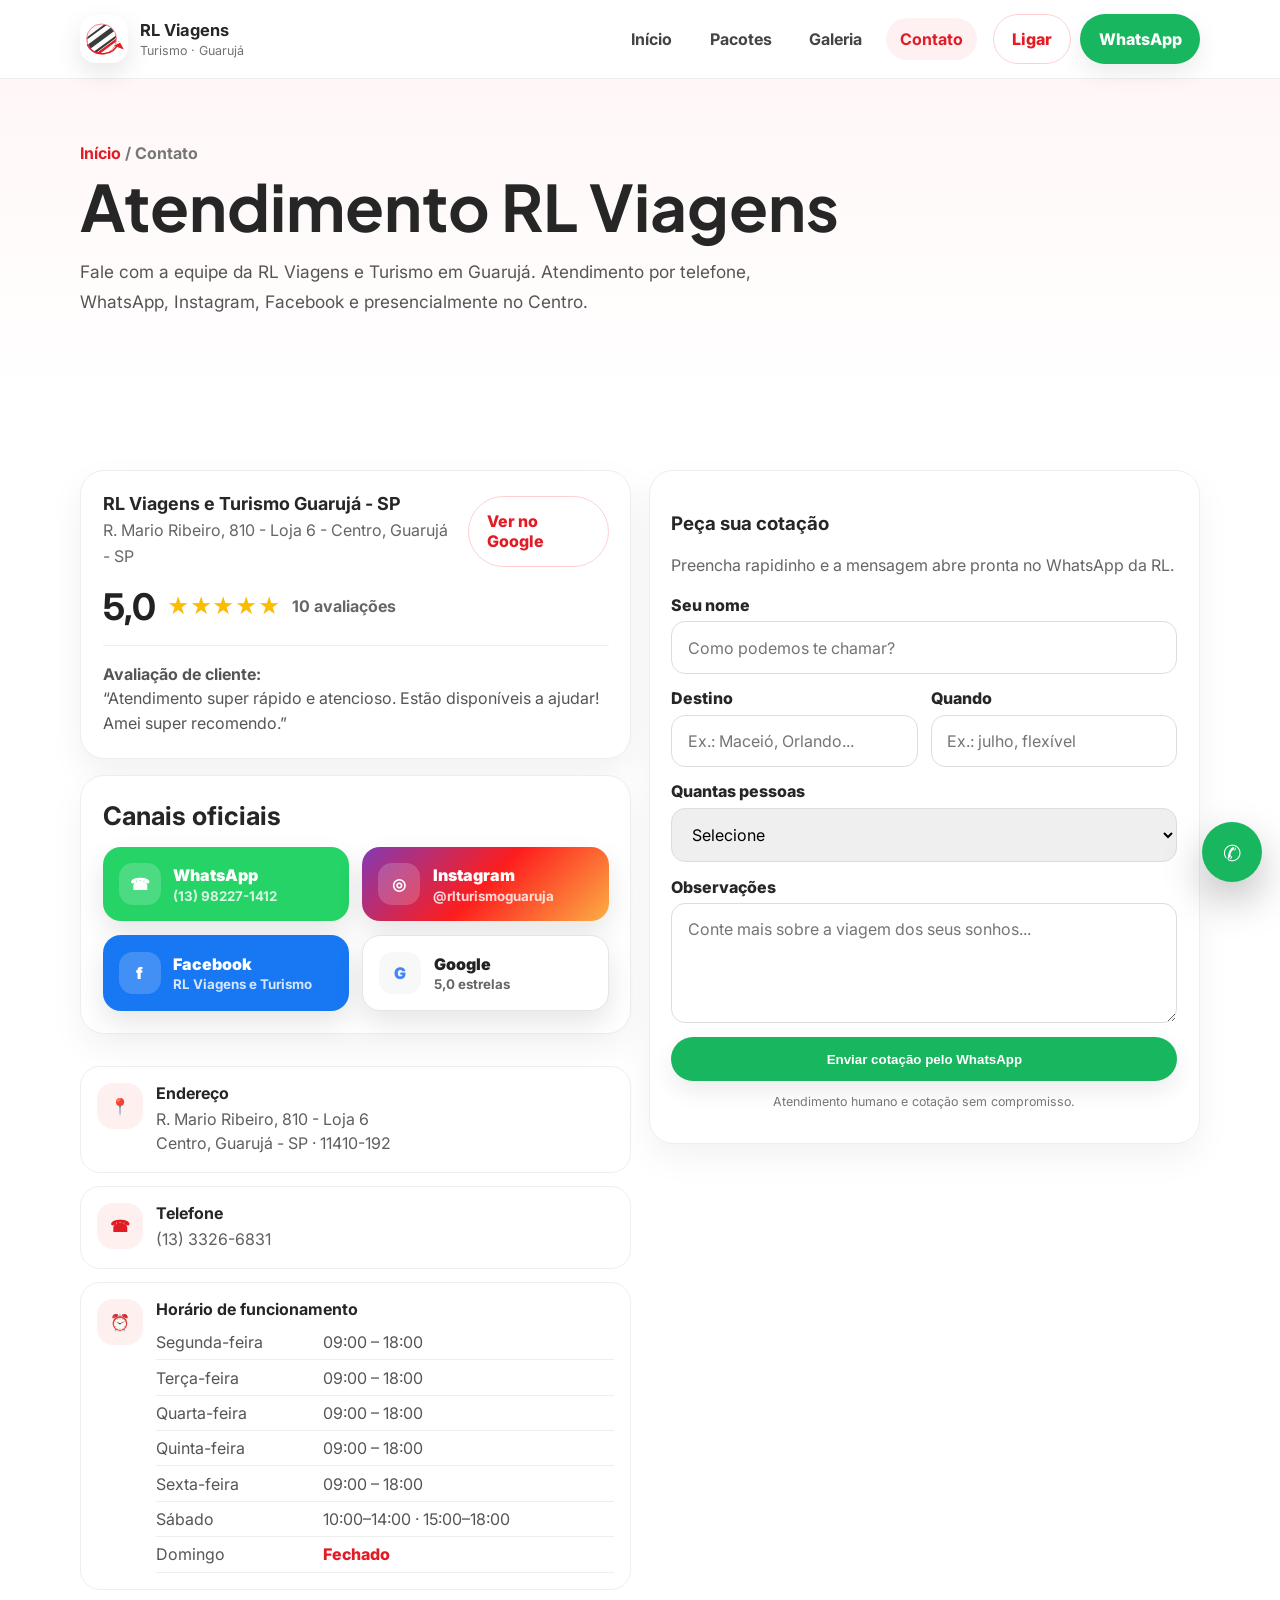
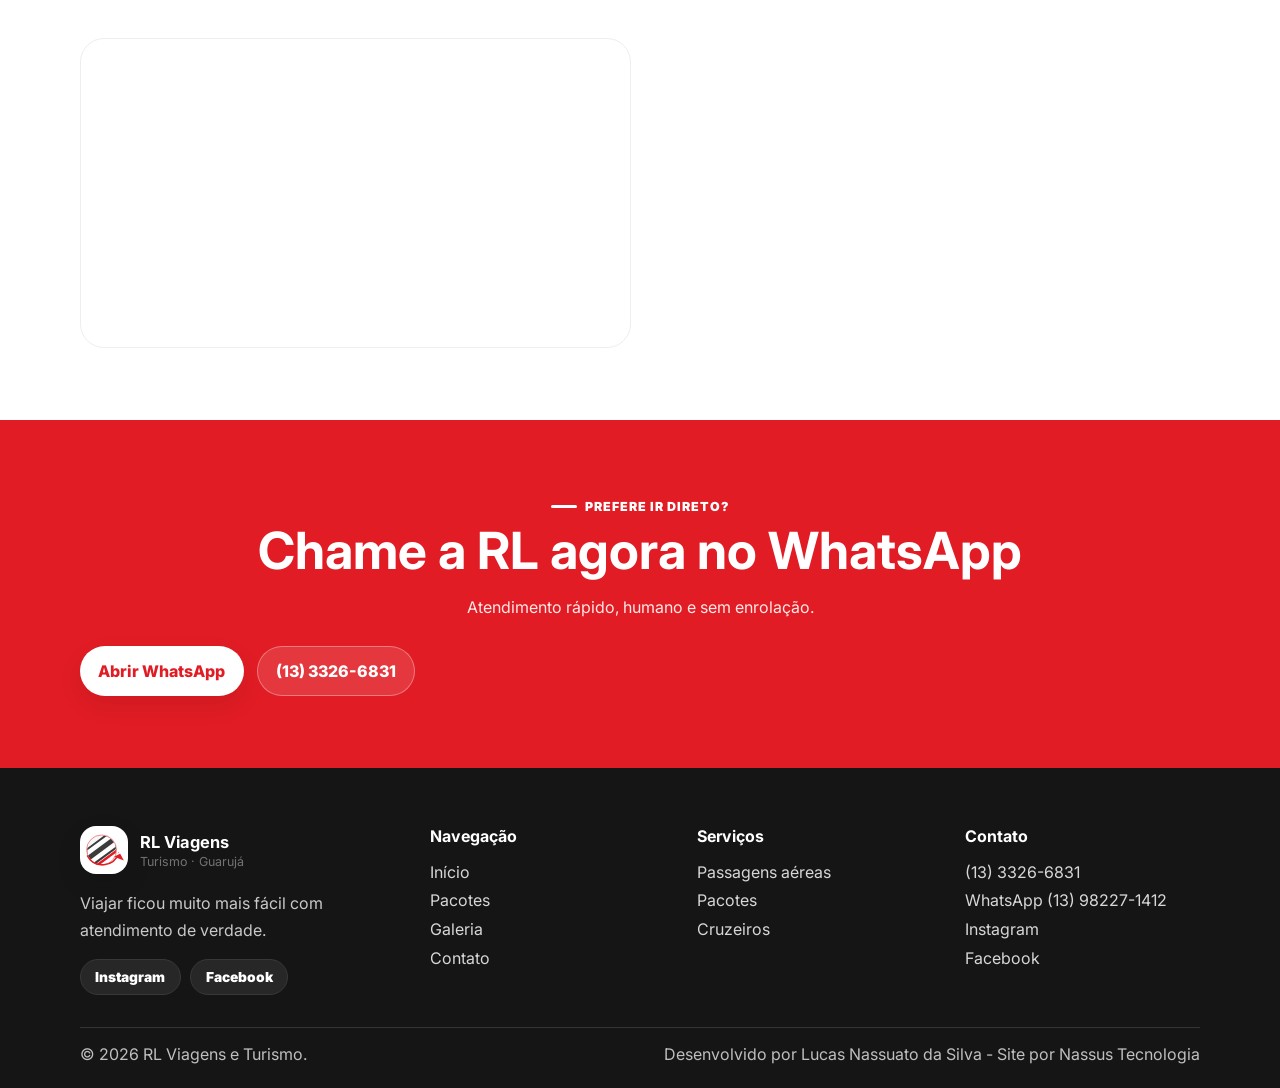
==== commit a01f930f: "Deixar contato profissional com Google e botoes oficiais" ====
--- a/contato.html
+++ b/contato.html
@@ -1 +1 @@
-<!DOCTYPE html><html lang="pt-BR"><head><meta charset="UTF-8"><meta name="viewport" content="width=device-width,initial-scale=1,viewport-fit=cover"><title>Contato | RL Viagens e Turismo</title><meta name="description" content="Fale com a RL Viagens e Turismo em Guarujá. Telefone, WhatsApp, Instagram, Facebook e endereço para cotação grátis."><meta name="robots" content="index,follow"><meta name="theme-color" content="#E11C24"><meta property="og:image" content="https://rlviagensturismo.netlify.app/assets/og-image.svg"><link rel="icon" type="image/svg+xml" href="assets/favicon.svg"><link rel="manifest" href="manifest.webmanifest"><link rel="preconnect" href="https://fonts.googleapis.com"><link rel="preconnect" href="https://fonts.gstatic.com" crossorigin><link href="https://fonts.googleapis.com/css2?family=Inter:wght@400;500;600;700;800;900&family=Plus+Jakarta+Sans:wght@700;800&display=swap" rel="stylesheet"><link rel="stylesheet" href="styles.css"></head><body><header><div class="wrap nav"><a href="index.html" class="brand"><span class="badge"><img src="assets/logo.svg" alt="RL Viagens"></span><span class="txt"><b>RL Viagens</b><small>Turismo · Guarujá</small></span></a><nav class="nav-links" id="navlinks"><a class="link" href="index.html">Início</a><a class="link" href="pacotes.html">Pacotes</a><a class="link" href="galeria.html">Galeria</a><a class="link active" href="contato.html">Contato</a><div class="nav-cta"><a class="btn btn-line red" data-tel>Ligar</a><a class="btn btn-wa" data-wa="Olá! Vim pelo site da RL Viagens ✈️">WhatsApp</a></div></nav><button class="menu-btn" id="menuBtn">☰</button></div></header><section class="page-hero"><div class="wrap"><div class="crumb"><a href="index.html">Início</a> / Contato</div><h1>Vamos conversar?</h1><p>Estamos no Centro de Guarujá e atendemos toda a Baixada Santista. Passe na loja, ligue, chame no WhatsApp ou acompanhe a RL nas redes sociais.</p></div></section><section><div class="wrap contact-grid"><div><span class="eyebrow">Fale com a RL</span><h2 style="font-size:1.8rem;margin:.7rem 0 .3rem">Atendimento</h2><ul class="info-list"><li><span class="ic">📍</span><div class="meta"><b>Endereço</b><span>R. Mario Ribeiro, 810 - Loja 6<br>Centro, Guarujá - SP · 11410-192</span></div></li><li><span class="ic">☎</span><div class="meta"><b>Telefone</b><a data-tel>(13) 3326-6831</a></div></li><li><span class="ic">💬</span><div class="meta"><b>WhatsApp</b><a data-wa="Olá! Quero falar com a RL Viagens ✈️">(13) 98227-1412</a></div></li><li><span class="ic">📸</span><div class="meta"><b>Instagram</b><a href="https://www.instagram.com/rlturismoguaruja/" target="_blank" rel="noopener">@rlturismoguaruja</a></div></li><li><span class="ic">f</span><div class="meta"><b>Facebook</b><a href="https://www.facebook.com/rlviagemeturismo" target="_blank" rel="noopener">RL Viagens e Turismo</a></div></li><li><span class="ic">⏰</span><div class="meta" style="width:100%"><b>Horário de funcionamento</b><table class="hours"><tr data-day="1"><td>Segunda-feira</td><td>09:00 – 18:00</td></tr><tr data-day="2"><td>Terça-feira</td><td>09:00 – 18:00</td></tr><tr data-day="3"><td>Quarta-feira</td><td>09:00 – 18:00</td></tr><tr data-day="4"><td>Quinta-feira</td><td>09:00 – 18:00</td></tr><tr data-day="5"><td>Sexta-feira</td><td>09:00 – 18:00</td></tr><tr data-day="6"><td>Sábado</td><td>10:00–14:00 · 15:00–18:00</td></tr><tr data-day="0"><td>Domingo</td><td class="closed">Fechado</td></tr></table></div></li></ul><div class="map-wrap"><iframe title="Mapa RL Viagens" loading="lazy" referrerpolicy="no-referrer-when-downgrade" src="https://www.google.com/maps?q=R.%20Mario%20Ribeiro%2C%20810%20-%20Centro%2C%20Guaruj%C3%A1%20-%20SP%2C%2011410-192&output=embed"></iframe></div></div><div><form class="qform" id="qform"><h3>Peça sua cotação</h3><p class="sub">Preencha rapidinho e a gente continua o atendimento no WhatsApp.</p><div class="field"><label for="f-nome">Seu nome</label><input id="f-nome" type="text" autocomplete="name" placeholder="Como podemos te chamar?" required></div><div class="grid2"><div class="field"><label for="f-destino">Destino</label><input id="f-destino" type="text" placeholder="Ex.: Maceió, Orlando..."></div><div class="field"><label for="f-data">Quando</label><input id="f-data" type="text" placeholder="Ex.: julho, flexível"></div></div><div class="field"><label for="f-pessoas">Quantas pessoas</label><select id="f-pessoas"><option value="">Selecione</option><option>1 pessoa</option><option>2 pessoas</option><option>3 pessoas</option><option>4 pessoas</option><option>5 ou mais</option><option>Família com crianças</option></select></div><div class="field"><label for="f-obs">Observações</label><textarea id="f-obs" placeholder="Conte mais sobre a viagem dos seus sonhos..."></textarea></div><button type="submit" class="btn btn-wa" style="width:100%">Enviar pelo WhatsApp</button><p style="font-size:.78rem;color:#777;text-align:center">Ao enviar, abrimos o WhatsApp com a mensagem pronta.</p></form></div></div></section><section class="cta-band"><div class="wrap"><span class="eyebrow on-red">Prefere ir direto?</span><h2>Chame a RL agora no WhatsApp</h2><p>Atendimento rápido, humano e sem enrolação.</p><div class="cta-row"><a class="btn btn-white" data-wa="Olá! Quero uma cotação de viagem ✈️">Abrir WhatsApp</a><a class="btn btn-ghost-white" data-tel>(13) 3326-6831</a></div></div></section><footer><div class="wrap"><div class="foot-grid"><div class="foot-brand"><a href="index.html" class="brand"><span class="badge"><img src="assets/logo.svg" alt="RL Viagens"></span><span class="txt"><b>RL Viagens</b><small>Turismo · Guarujá</small></span></a><p>Viajar ficou muito mais fácil com atendimento de verdade.</p><div class="foot-social"><a href="https://www.instagram.com/rlturismoguaruja/" target="_blank" rel="noopener">Instagram</a><a href="https://www.facebook.com/rlviagemeturismo" target="_blank" rel="noopener">Facebook</a></div></div><div class="foot-col"><h4>Navegação</h4><a href="index.html">Início</a><a href="pacotes.html">Pacotes</a><a href="galeria.html">Galeria</a><a href="contato.html">Contato</a></div><div class="foot-col"><h4>Serviços</h4><a>Passagens aéreas</a><a>Pacotes</a><a>Cruzeiros</a></div><div class="foot-col"><h4>Contato</h4><a data-tel>(13) 3326-6831</a><a data-wa="Olá! Quero falar com a RL Viagens ✈️">WhatsApp (13) 98227-1412</a><a href="https://www.instagram.com/rlturismoguaruja/" target="_blank" rel="noopener">Instagram</a><a href="https://www.facebook.com/rlviagemeturismo" target="_blank" rel="noopener">Facebook</a></div></div><div class="foot-bottom"><span>© <span id="yr"></span> RL Viagens e Turismo.</span><span>Desenvolvido por Lucas Nassuato da Silva - Site por Nassus Tecnologia</span></div></div></footer><a class="wa-float" data-wa="Olá! Quero planejar uma viagem com a RL ✈️">☘</a><script src="main.js"></script></body></html>+<!DOCTYPE html><html lang="pt-BR"><head><meta charset="UTF-8"><meta name="viewport" content="width=device-width,initial-scale=1,viewport-fit=cover"><title>Contato | RL Viagens e Turismo</title><meta name="description" content="Fale com a RL Viagens e Turismo em Guarujá. Telefone, WhatsApp, Instagram, Facebook, Google e endereço para cotação grátis."><meta name="robots" content="index,follow"><meta name="theme-color" content="#E11C24"><meta property="og:image" content="https://rlviagensturismo.netlify.app/assets/og-image.svg"><link rel="icon" type="image/svg+xml" href="assets/favicon.svg"><link rel="manifest" href="manifest.webmanifest"><link rel="preconnect" href="https://fonts.googleapis.com"><link rel="preconnect" href="https://fonts.gstatic.com" crossorigin><link href="https://fonts.googleapis.com/css2?family=Inter:wght@400;500;600;700;800;900&family=Plus+Jakarta+Sans:wght@700;800&display=swap" rel="stylesheet"><link rel="stylesheet" href="styles.css"><style>.contact-premium{display:grid;gap:1rem}.google-card{background:#fff;border:1px solid #eee;border-radius:24px;padding:1.35rem;box-shadow:0 14px 35px rgba(0,0,0,.06)}.google-top{display:flex;align-items:center;justify-content:space-between;gap:1rem}.google-top b{font-size:1.12rem}.rating-big{display:flex;align-items:center;gap:.7rem;margin:.9rem 0}.rating-big strong{font-size:2.3rem;color:#222}.stars-google{color:#fbbc04;font-size:1.35rem;letter-spacing:.05rem}.reviews-note{color:#666;font-weight:700}.review-mini{border-top:1px solid #eee;margin-top:1rem;padding-top:1rem;color:#555;line-height:1.55}.contact-actions{display:grid;grid-template-columns:1fr 1fr;gap:.85rem}.brand-btn{border-radius:18px;padding:1rem;display:flex;align-items:center;gap:.8rem;color:white;font-weight:900;box-shadow:0 12px 28px rgba(0,0,0,.10);transition:.2s}.brand-btn:hover{transform:translateY(-2px)}.brand-btn .ico{width:42px;height:42px;border-radius:14px;background:rgba(255,255,255,.18);display:grid;place-items:center;font-weight:900}.brand-btn small{display:block;color:rgba(255,255,255,.82);font-weight:700;margin-top:.15rem}.brand-btn.wa{background:#25D366}.brand-btn.ig{background:linear-gradient(135deg,#833AB4,#FD1D1D,#FCAF45)}.brand-btn.fb{background:#1877F2}.brand-btn.go{background:#fff;color:#222;border:1px solid #e5e5e5}.brand-btn.go small{color:#666}.brand-btn.go .ico{background:#f8f8f8;color:#4285F4}.quick-card{background:#fff;border:1px solid #eee;border-radius:24px;padding:1.35rem;box-shadow:0 14px 35px rgba(0,0,0,.05)}@media(max-width:620px){.contact-actions{grid-template-columns:1fr}.google-top{display:grid}.rating-big strong{font-size:2rem}}</style></head><body><header><div class="wrap nav"><a href="index.html" class="brand"><span class="badge"><img src="assets/logo.svg" alt="RL Viagens"></span><span class="txt"><b>RL Viagens</b><small>Turismo · Guarujá</small></span></a><nav class="nav-links" id="navlinks"><a class="link" href="index.html">Início</a><a class="link" href="pacotes.html">Pacotes</a><a class="link" href="galeria.html">Galeria</a><a class="link active" href="contato.html">Contato</a><div class="nav-cta"><a class="btn btn-line red" data-tel>Ligar</a><a class="btn btn-wa" data-wa="Olá! Vim pelo site da RL Viagens ✈️">WhatsApp</a></div></nav><button class="menu-btn" id="menuBtn">☰</button></div></header><section class="page-hero"><div class="wrap"><div class="crumb"><a href="index.html">Início</a> / Contato</div><h1>Atendimento RL Viagens</h1><p>Fale com a equipe da RL Viagens e Turismo em Guarujá. Atendimento por telefone, WhatsApp, Instagram, Facebook e presencialmente no Centro.</p></div></section><section><div class="wrap contact-grid"><div class="contact-premium"><div class="google-card"><div class="google-top"><div><b>RL Viagens e Turismo Guarujá - SP</b><p class="sub" style="margin:.25rem 0 0">R. Mario Ribeiro, 810 - Loja 6 - Centro, Guarujá - SP</p></div><a class="btn btn-line red" data-google target="_blank" rel="noopener">Ver no Google</a></div><div class="rating-big"><strong>5,0</strong><span class="stars-google">★★★★★</span><span class="reviews-note">10 avaliações</span></div><div class="review-mini"><b>Avaliação de cliente:</b><br>“Atendimento super rápido e atencioso. Estão disponíveis a ajudar! Amei super recomendo.”</div></div><div class="quick-card"><h2 style="font-size:1.6rem;margin:.2rem 0 1rem">Canais oficiais</h2><div class="contact-actions"><a class="brand-btn wa" data-wa="Olá! Quero falar com a RL Viagens ✈️"><span class="ico">☎</span><span>WhatsApp<small>(13) 98227-1412</small></span></a><a class="brand-btn ig" href="https://www.instagram.com/rlturismoguaruja/" target="_blank" rel="noopener"><span class="ico">◎</span><span>Instagram<small>@rlturismoguaruja</small></span></a><a class="brand-btn fb" href="https://www.facebook.com/rlviagemeturismo" target="_blank" rel="noopener"><span class="ico">f</span><span>Facebook<small>RL Viagens e Turismo</small></span></a><a class="brand-btn go" data-google target="_blank" rel="noopener"><span class="ico">G</span><span>Google<small>5,0 estrelas</small></span></a></div></div><ul class="info-list"><li><span class="ic">📍</span><div class="meta"><b>Endereço</b><span>R. Mario Ribeiro, 810 - Loja 6<br>Centro, Guarujá - SP · 11410-192</span></div></li><li><span class="ic">☎</span><div class="meta"><b>Telefone</b><a data-tel>(13) 3326-6831</a></div></li><li><span class="ic">⏰</span><div class="meta" style="width:100%"><b>Horário de funcionamento</b><table class="hours"><tr data-day="1"><td>Segunda-feira</td><td>09:00 – 18:00</td></tr><tr data-day="2"><td>Terça-feira</td><td>09:00 – 18:00</td></tr><tr data-day="3"><td>Quarta-feira</td><td>09:00 – 18:00</td></tr><tr data-day="4"><td>Quinta-feira</td><td>09:00 – 18:00</td></tr><tr data-day="5"><td>Sexta-feira</td><td>09:00 – 18:00</td></tr><tr data-day="6"><td>Sábado</td><td>10:00–14:00 · 15:00–18:00</td></tr><tr data-day="0"><td>Domingo</td><td class="closed">Fechado</td></tr></table></div></li></ul><div class="map-wrap"><iframe title="Mapa RL Viagens" loading="lazy" referrerpolicy="no-referrer-when-downgrade" src="https://www.google.com/maps?q=R.%20Mario%20Ribeiro%2C%20810%20-%20Centro%2C%20Guaruj%C3%A1%20-%20SP%2C%2011410-192&output=embed"></iframe></div></div><div><form class="qform" id="qform"><h3>Peça sua cotação</h3><p class="sub">Preencha rapidinho e a mensagem abre pronta no WhatsApp da RL.</p><div class="field"><label for="f-nome">Seu nome</label><input id="f-nome" type="text" autocomplete="name" placeholder="Como podemos te chamar?" required></div><div class="grid2"><div class="field"><label for="f-destino">Destino</label><input id="f-destino" type="text" placeholder="Ex.: Maceió, Orlando..."></div><div class="field"><label for="f-data">Quando</label><input id="f-data" type="text" placeholder="Ex.: julho, flexível"></div></div><div class="field"><label for="f-pessoas">Quantas pessoas</label><select id="f-pessoas"><option value="">Selecione</option><option>1 pessoa</option><option>2 pessoas</option><option>3 pessoas</option><option>4 pessoas</option><option>5 ou mais</option><option>Família com crianças</option></select></div><div class="field"><label for="f-obs">Observações</label><textarea id="f-obs" placeholder="Conte mais sobre a viagem dos seus sonhos..."></textarea></div><button type="submit" class="btn btn-wa" style="width:100%">Enviar cotação pelo WhatsApp</button><p style="font-size:.78rem;color:#777;text-align:center">Atendimento humano e cotação sem compromisso.</p></form></div></div></section><section class="cta-band"><div class="wrap"><span class="eyebrow on-red">Prefere ir direto?</span><h2>Chame a RL agora no WhatsApp</h2><p>Atendimento rápido, humano e sem enrolação.</p><div class="cta-row"><a class="btn btn-white" data-wa="Olá! Quero uma cotação de viagem ✈️">Abrir WhatsApp</a><a class="btn btn-ghost-white" data-tel>(13) 3326-6831</a></div></div></section><footer><div class="wrap"><div class="foot-grid"><div class="foot-brand"><a href="index.html" class="brand"><span class="badge"><img src="assets/logo.svg" alt="RL Viagens"></span><span class="txt"><b>RL Viagens</b><small>Turismo · Guarujá</small></span></a><p>Viajar ficou muito mais fácil com atendimento de verdade.</p><div class="foot-social"><a href="https://www.instagram.com/rlturismoguaruja/" target="_blank" rel="noopener">Instagram</a><a href="https://www.facebook.com/rlviagemeturismo" target="_blank" rel="noopener">Facebook</a></div></div><div class="foot-col"><h4>Navegação</h4><a href="index.html">Início</a><a href="pacotes.html">Pacotes</a><a href="galeria.html">Galeria</a><a href="contato.html">Contato</a></div><div class="foot-col"><h4>Serviços</h4><a>Passagens aéreas</a><a>Pacotes</a><a>Cruzeiros</a></div><div class="foot-col"><h4>Contato</h4><a data-tel>(13) 3326-6831</a><a data-wa="Olá! Quero falar com a RL Viagens ✈️">WhatsApp (13) 98227-1412</a><a href="https://www.instagram.com/rlturismoguaruja/" target="_blank" rel="noopener">Instagram</a><a href="https://www.facebook.com/rlviagemeturismo" target="_blank" rel="noopener">Facebook</a></div></div><div class="foot-bottom"><span>© <span id="yr"></span> RL Viagens e Turismo.</span><span>Desenvolvido por Lucas Nassuato da Silva - Site por Nassus Tecnologia</span></div></div></footer><a class="wa-float" data-wa="Olá! Quero planejar uma viagem com a RL ✈️">✆</a><script src="main.js"></script></body></html>
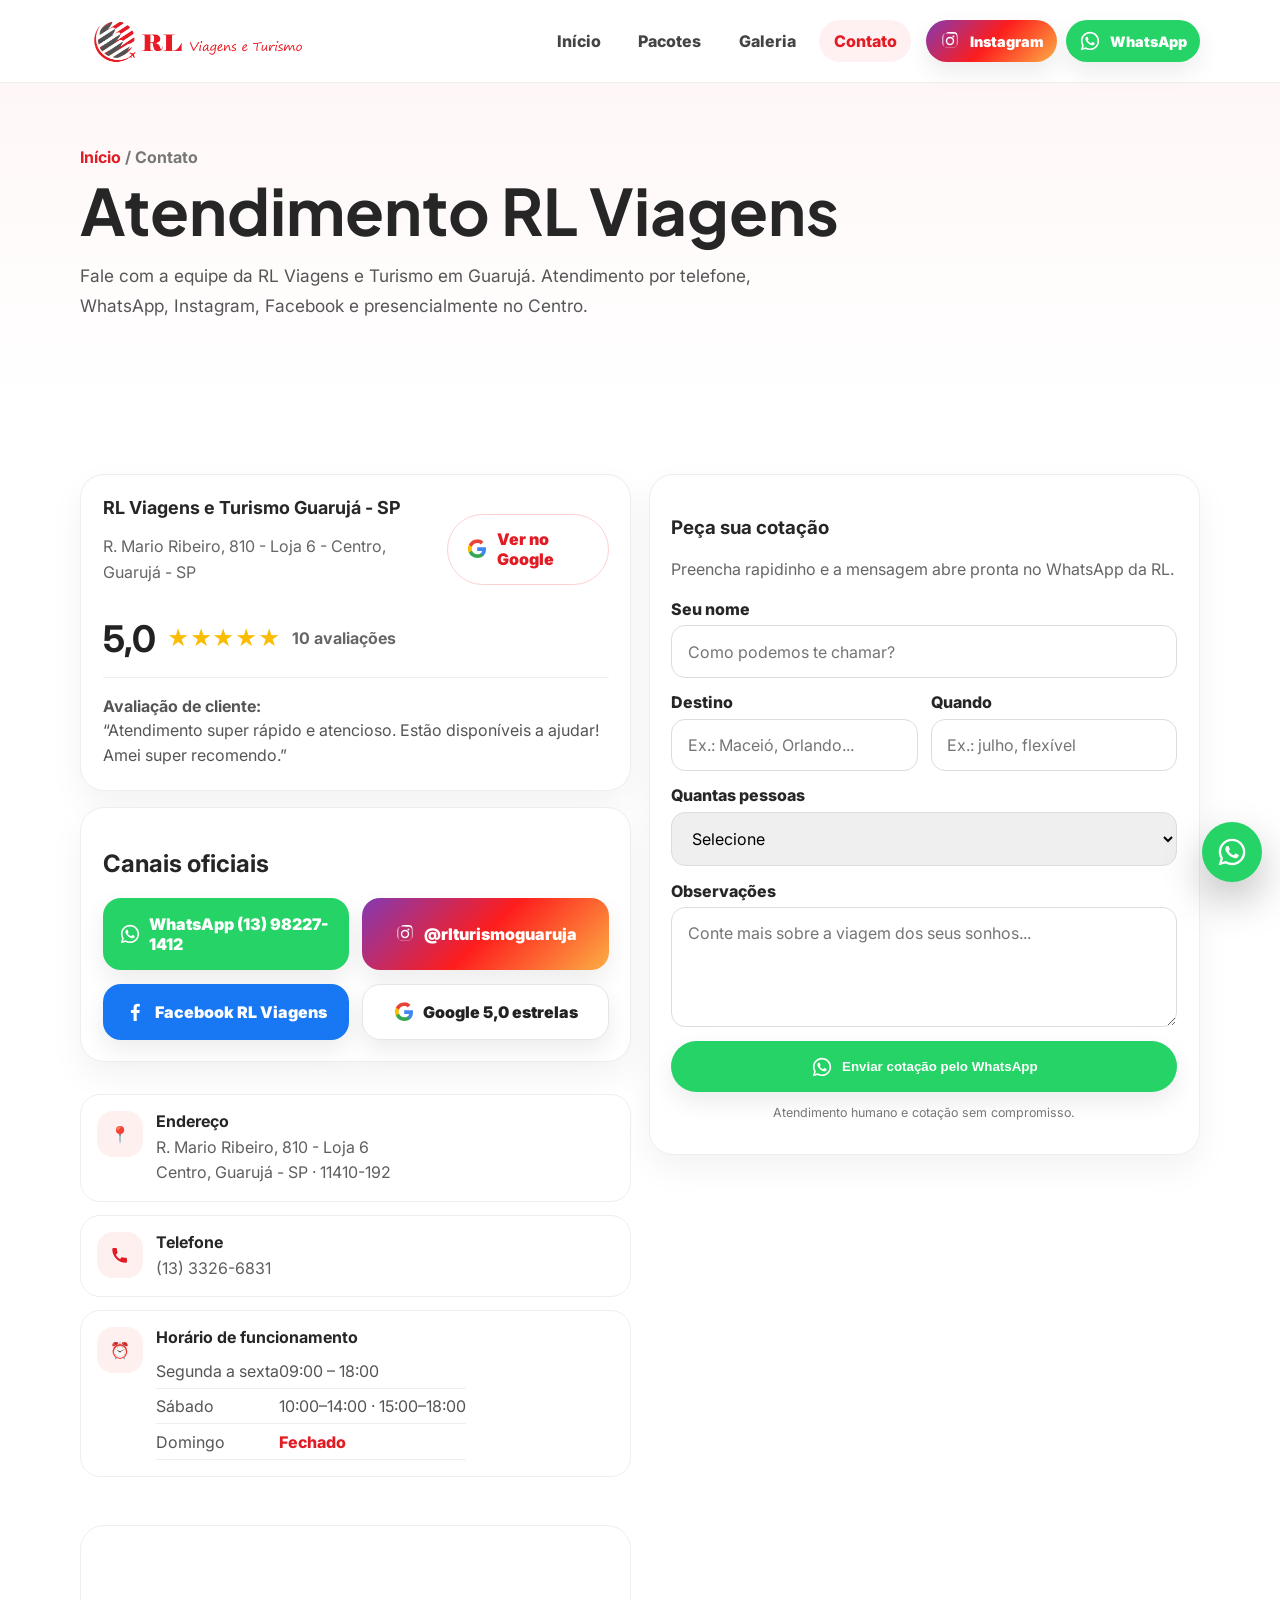
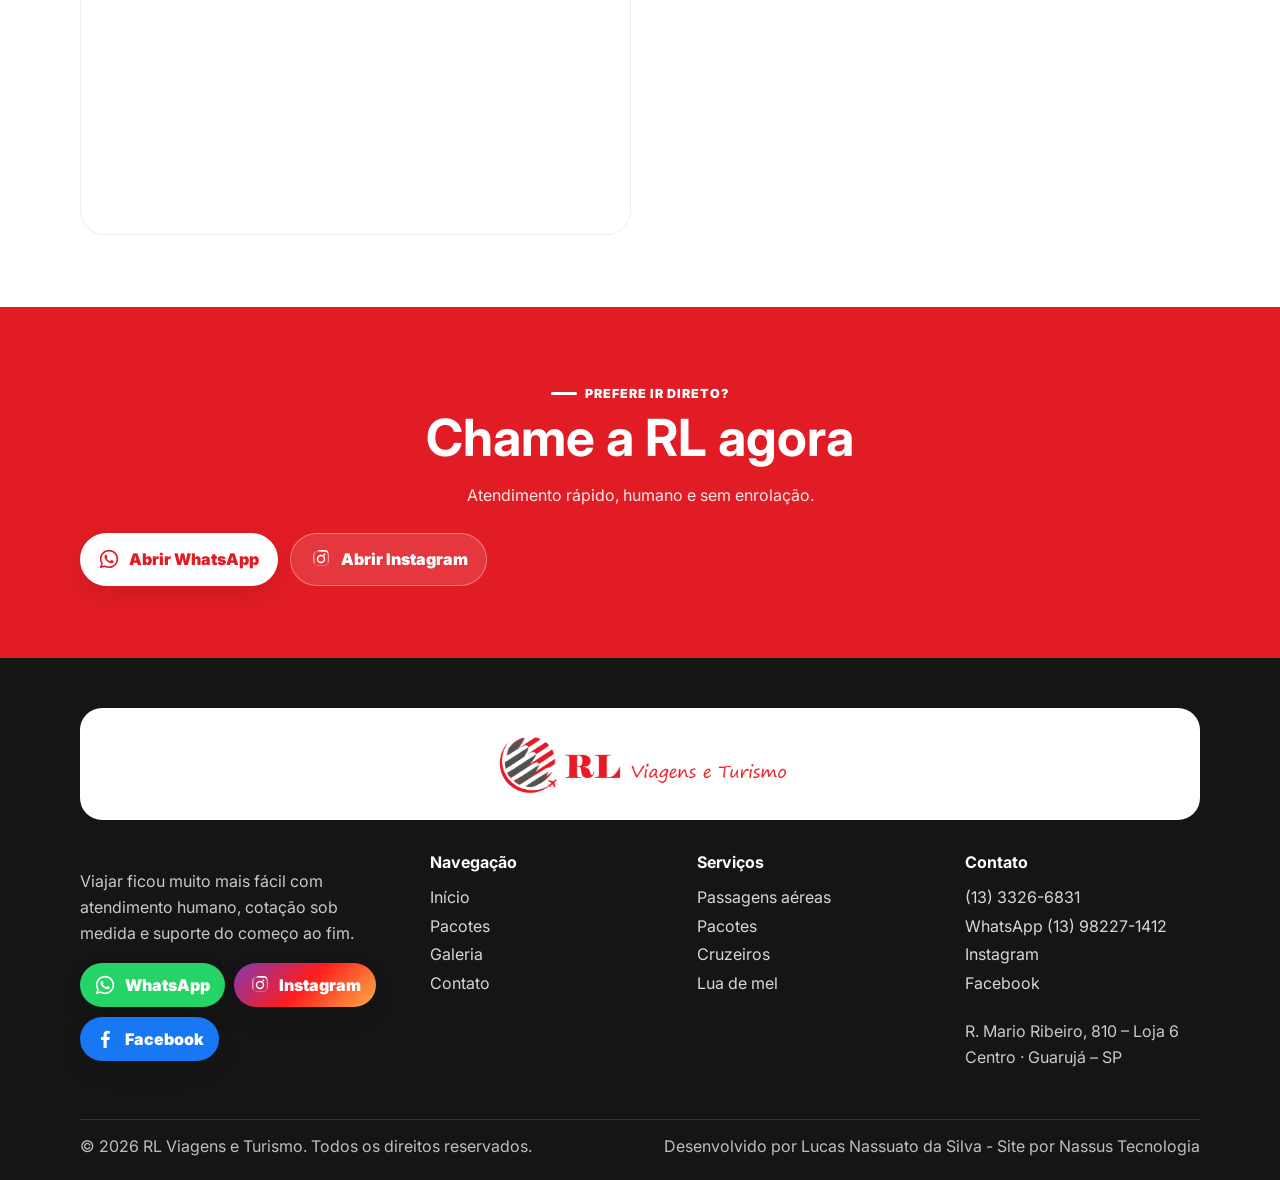
==== commit 5e464e95: "Corrigir logo galeria e CTAs oficiais" ====
--- a/contato.html
+++ b/contato.html
@@ -1 +1,5 @@
-<!DOCTYPE html><html lang="pt-BR"><head><meta charset="UTF-8"><meta name="viewport" content="width=device-width,initial-scale=1,viewport-fit=cover"><title>Contato | RL Viagens e Turismo</title><meta name="description" content="Fale com a RL Viagens e Turismo em Guarujá. Telefone, WhatsApp, Instagram, Facebook, Google e endereço para cotação grátis."><meta name="robots" content="index,follow"><meta name="theme-color" content="#E11C24"><meta property="og:image" content="https://rlviagensturismo.netlify.app/assets/og-image.svg"><link rel="icon" type="image/svg+xml" href="assets/favicon.svg"><link rel="manifest" href="manifest.webmanifest"><link rel="preconnect" href="https://fonts.googleapis.com"><link rel="preconnect" href="https://fonts.gstatic.com" crossorigin><link href="https://fonts.googleapis.com/css2?family=Inter:wght@400;500;600;700;800;900&family=Plus+Jakarta+Sans:wght@700;800&display=swap" rel="stylesheet"><link rel="stylesheet" href="styles.css"><style>.contact-premium{display:grid;gap:1rem}.google-card{background:#fff;border:1px solid #eee;border-radius:24px;padding:1.35rem;box-shadow:0 14px 35px rgba(0,0,0,.06)}.google-top{display:flex;align-items:center;justify-content:space-between;gap:1rem}.google-top b{font-size:1.12rem}.rating-big{display:flex;align-items:center;gap:.7rem;margin:.9rem 0}.rating-big strong{font-size:2.3rem;color:#222}.stars-google{color:#fbbc04;font-size:1.35rem;letter-spacing:.05rem}.reviews-note{color:#666;font-weight:700}.review-mini{border-top:1px solid #eee;margin-top:1rem;padding-top:1rem;color:#555;line-height:1.55}.contact-actions{display:grid;grid-template-columns:1fr 1fr;gap:.85rem}.brand-btn{border-radius:18px;padding:1rem;display:flex;align-items:center;gap:.8rem;color:white;font-weight:900;box-shadow:0 12px 28px rgba(0,0,0,.10);transition:.2s}.brand-btn:hover{transform:translateY(-2px)}.brand-btn .ico{width:42px;height:42px;border-radius:14px;background:rgba(255,255,255,.18);display:grid;place-items:center;font-weight:900}.brand-btn small{display:block;color:rgba(255,255,255,.82);font-weight:700;margin-top:.15rem}.brand-btn.wa{background:#25D366}.brand-btn.ig{background:linear-gradient(135deg,#833AB4,#FD1D1D,#FCAF45)}.brand-btn.fb{background:#1877F2}.brand-btn.go{background:#fff;color:#222;border:1px solid #e5e5e5}.brand-btn.go small{color:#666}.brand-btn.go .ico{background:#f8f8f8;color:#4285F4}.quick-card{background:#fff;border:1px solid #eee;border-radius:24px;padding:1.35rem;box-shadow:0 14px 35px rgba(0,0,0,.05)}@media(max-width:620px){.contact-actions{grid-template-columns:1fr}.google-top{display:grid}.rating-big strong{font-size:2rem}}</style></head><body><header><div class="wrap nav"><a href="index.html" class="brand"><span class="badge"><img src="assets/logo.svg" alt="RL Viagens"></span><span class="txt"><b>RL Viagens</b><small>Turismo · Guarujá</small></span></a><nav class="nav-links" id="navlinks"><a class="link" href="index.html">Início</a><a class="link" href="pacotes.html">Pacotes</a><a class="link" href="galeria.html">Galeria</a><a class="link active" href="contato.html">Contato</a><div class="nav-cta"><a class="btn btn-line red" data-tel>Ligar</a><a class="btn btn-wa" data-wa="Olá! Vim pelo site da RL Viagens ✈️">WhatsApp</a></div></nav><button class="menu-btn" id="menuBtn">☰</button></div></header><section class="page-hero"><div class="wrap"><div class="crumb"><a href="index.html">Início</a> / Contato</div><h1>Atendimento RL Viagens</h1><p>Fale com a equipe da RL Viagens e Turismo em Guarujá. Atendimento por telefone, WhatsApp, Instagram, Facebook e presencialmente no Centro.</p></div></section><section><div class="wrap contact-grid"><div class="contact-premium"><div class="google-card"><div class="google-top"><div><b>RL Viagens e Turismo Guarujá - SP</b><p class="sub" style="margin:.25rem 0 0">R. Mario Ribeiro, 810 - Loja 6 - Centro, Guarujá - SP</p></div><a class="btn btn-line red" data-google target="_blank" rel="noopener">Ver no Google</a></div><div class="rating-big"><strong>5,0</strong><span class="stars-google">★★★★★</span><span class="reviews-note">10 avaliações</span></div><div class="review-mini"><b>Avaliação de cliente:</b><br>“Atendimento super rápido e atencioso. Estão disponíveis a ajudar! Amei super recomendo.”</div></div><div class="quick-card"><h2 style="font-size:1.6rem;margin:.2rem 0 1rem">Canais oficiais</h2><div class="contact-actions"><a class="brand-btn wa" data-wa="Olá! Quero falar com a RL Viagens ✈️"><span class="ico">☎</span><span>WhatsApp<small>(13) 98227-1412</small></span></a><a class="brand-btn ig" href="https://www.instagram.com/rlturismoguaruja/" target="_blank" rel="noopener"><span class="ico">◎</span><span>Instagram<small>@rlturismoguaruja</small></span></a><a class="brand-btn fb" href="https://www.facebook.com/rlviagemeturismo" target="_blank" rel="noopener"><span class="ico">f</span><span>Facebook<small>RL Viagens e Turismo</small></span></a><a class="brand-btn go" data-google target="_blank" rel="noopener"><span class="ico">G</span><span>Google<small>5,0 estrelas</small></span></a></div></div><ul class="info-list"><li><span class="ic">📍</span><div class="meta"><b>Endereço</b><span>R. Mario Ribeiro, 810 - Loja 6<br>Centro, Guarujá - SP · 11410-192</span></div></li><li><span class="ic">☎</span><div class="meta"><b>Telefone</b><a data-tel>(13) 3326-6831</a></div></li><li><span class="ic">⏰</span><div class="meta" style="width:100%"><b>Horário de funcionamento</b><table class="hours"><tr data-day="1"><td>Segunda-feira</td><td>09:00 – 18:00</td></tr><tr data-day="2"><td>Terça-feira</td><td>09:00 – 18:00</td></tr><tr data-day="3"><td>Quarta-feira</td><td>09:00 – 18:00</td></tr><tr data-day="4"><td>Quinta-feira</td><td>09:00 – 18:00</td></tr><tr data-day="5"><td>Sexta-feira</td><td>09:00 – 18:00</td></tr><tr data-day="6"><td>Sábado</td><td>10:00–14:00 · 15:00–18:00</td></tr><tr data-day="0"><td>Domingo</td><td class="closed">Fechado</td></tr></table></div></li></ul><div class="map-wrap"><iframe title="Mapa RL Viagens" loading="lazy" referrerpolicy="no-referrer-when-downgrade" src="https://www.google.com/maps?q=R.%20Mario%20Ribeiro%2C%20810%20-%20Centro%2C%20Guaruj%C3%A1%20-%20SP%2C%2011410-192&output=embed"></iframe></div></div><div><form class="qform" id="qform"><h3>Peça sua cotação</h3><p class="sub">Preencha rapidinho e a mensagem abre pronta no WhatsApp da RL.</p><div class="field"><label for="f-nome">Seu nome</label><input id="f-nome" type="text" autocomplete="name" placeholder="Como podemos te chamar?" required></div><div class="grid2"><div class="field"><label for="f-destino">Destino</label><input id="f-destino" type="text" placeholder="Ex.: Maceió, Orlando..."></div><div class="field"><label for="f-data">Quando</label><input id="f-data" type="text" placeholder="Ex.: julho, flexível"></div></div><div class="field"><label for="f-pessoas">Quantas pessoas</label><select id="f-pessoas"><option value="">Selecione</option><option>1 pessoa</option><option>2 pessoas</option><option>3 pessoas</option><option>4 pessoas</option><option>5 ou mais</option><option>Família com crianças</option></select></div><div class="field"><label for="f-obs">Observações</label><textarea id="f-obs" placeholder="Conte mais sobre a viagem dos seus sonhos..."></textarea></div><button type="submit" class="btn btn-wa" style="width:100%">Enviar cotação pelo WhatsApp</button><p style="font-size:.78rem;color:#777;text-align:center">Atendimento humano e cotação sem compromisso.</p></form></div></div></section><section class="cta-band"><div class="wrap"><span class="eyebrow on-red">Prefere ir direto?</span><h2>Chame a RL agora no WhatsApp</h2><p>Atendimento rápido, humano e sem enrolação.</p><div class="cta-row"><a class="btn btn-white" data-wa="Olá! Quero uma cotação de viagem ✈️">Abrir WhatsApp</a><a class="btn btn-ghost-white" data-tel>(13) 3326-6831</a></div></div></section><footer><div class="wrap"><div class="foot-grid"><div class="foot-brand"><a href="index.html" class="brand"><span class="badge"><img src="assets/logo.svg" alt="RL Viagens"></span><span class="txt"><b>RL Viagens</b><small>Turismo · Guarujá</small></span></a><p>Viajar ficou muito mais fácil com atendimento de verdade.</p><div class="foot-social"><a href="https://www.instagram.com/rlturismoguaruja/" target="_blank" rel="noopener">Instagram</a><a href="https://www.facebook.com/rlviagemeturismo" target="_blank" rel="noopener">Facebook</a></div></div><div class="foot-col"><h4>Navegação</h4><a href="index.html">Início</a><a href="pacotes.html">Pacotes</a><a href="galeria.html">Galeria</a><a href="contato.html">Contato</a></div><div class="foot-col"><h4>Serviços</h4><a>Passagens aéreas</a><a>Pacotes</a><a>Cruzeiros</a></div><div class="foot-col"><h4>Contato</h4><a data-tel>(13) 3326-6831</a><a data-wa="Olá! Quero falar com a RL Viagens ✈️">WhatsApp (13) 98227-1412</a><a href="https://www.instagram.com/rlturismoguaruja/" target="_blank" rel="noopener">Instagram</a><a href="https://www.facebook.com/rlviagemeturismo" target="_blank" rel="noopener">Facebook</a></div></div><div class="foot-bottom"><span>© <span id="yr"></span> RL Viagens e Turismo.</span><span>Desenvolvido por Lucas Nassuato da Silva - Site por Nassus Tecnologia</span></div></div></footer><a class="wa-float" data-wa="Olá! Quero planejar uma viagem com a RL ✈️">✆</a><script src="main.js"></script></body></html>+<!DOCTYPE html><html lang="pt-BR"><head><meta charset="UTF-8"><meta name="viewport" content="width=device-width,initial-scale=1,viewport-fit=cover"><title>Contato | RL Viagens e Turismo</title><meta name="description" content="Fale com a RL Viagens e Turismo em Guarujá. Telefone, WhatsApp, Instagram, Facebook, Google e endereço para cotação grátis."><meta name="robots" content="index,follow"><meta name="theme-color" content="#E11C24"><meta property="og:type" content="website"><meta property="og:locale" content="pt_BR"><meta property="og:site_name" content="RL Viagens e Turismo"><meta property="og:title" content="Contato | RL Viagens e Turismo"><meta property="og:description" content="Fale com a RL Viagens e Turismo em Guarujá. Telefone, WhatsApp, Instagram, Facebook, Google e endereço para cotação grátis."><meta property="og:image" content="assets/og-image.jpg"><link rel="icon" type="image/png" href="assets/favicon.png"><link rel="manifest" href="manifest.webmanifest"><link rel="preconnect" href="https://fonts.googleapis.com"><link rel="preconnect" href="https://fonts.gstatic.com" crossorigin><link href="https://fonts.googleapis.com/css2?family=Inter:wght@400;500;600;700;800;900&family=Plus+Jakarta+Sans:wght@700;800&display=swap" rel="stylesheet"><link rel="stylesheet" href="styles.css"></head><body><header class="site-header"><div class="wrap nav"><a href="index.html" class="brand-full" aria-label="RL Viagens e Turismo"><img src="assets/logo-horizontal.png" alt="RL Viagens e Turismo"></a><nav class="nav-links" id="navlinks"><a class="link " href="index.html">Início</a><a class="link " href="pacotes.html">Pacotes</a><a class="link " href="galeria.html">Galeria</a><a class="link active" href="contato.html">Contato</a><div class="nav-cta"><a class="nav-social nav-instagram" href="https://www.instagram.com/rlturismoguaruja/" target="_blank" rel="noopener"><span class="btn-icon"><svg viewBox="0 0 32 32" aria-hidden="true"><path fill="currentColor" d="M16 2.9c3.56 0 4 .02 5.41.08 1.31.06 2.02.28 2.49.46.63.25 1.08.54 1.55 1.01.47.47.76.92 1.01 1.55.18.47.4 1.18.46 2.49.06 1.41.08 1.85.08 5.41s-.02 4-.08 5.41c-.06 1.31-.28 2.02-.46 2.49a4.2 4.2 0 0 1-2.56 2.56c-.47.18-1.18.4-2.49.46-1.41.06-1.85.08-5.41.08s-4-.02-5.41-.08c-1.31-.06-2.02-.28-2.49-.46a4.2 4.2 0 0 1-2.56-2.56c-.18-.47-.4-1.18-.46-2.49C5.02 19.9 5 19.46 5 15.9s.02-4 .08-5.41c.06-1.31.28-2.02.46-2.49.25-.63.54-1.08 1.01-1.55.47-.47.92-.76 1.55-1.01.47-.18 1.18-.4 2.49-.46C12 2.92 12.44 2.9 16 2.9Zm0 2.35c-3.5 0-3.91.01-5.28.08-1.26.06-1.94.27-2.39.44a2.8 2.8 0 0 0-1.62 1.62c-.17.45-.38 1.13-.44 2.39-.07 1.37-.08 1.78-.08 5.28s.01 3.91.08 5.28c.06 1.26.27 1.94.44 2.39.17.46.38.79.72 1.13.34.34.67.55 1.13.72.45.17 1.13.38 2.39.44 1.37.07 1.78.08 5.28.08s3.91-.01 5.28-.08c1.26-.06 1.94-.27 2.39-.44a2.8 2.8 0 0 0 1.62-1.62c.17-.45.38-1.13.44-2.39.07-1.37.08-1.78.08-5.28s-.01-3.91-.08-5.28c-.06-1.26-.27-1.94-.44-2.39a2.8 2.8 0 0 0-1.62-1.62c-.45-.17-1.13-.38-2.39-.44-1.37-.07-1.78-.08-5.28-.08Zm0 4.53a6.12 6.12 0 1 1 0 12.24 6.12 6.12 0 0 1 0-12.24Zm0 10.1a3.98 3.98 0 1 0 0-7.96 3.98 3.98 0 0 0 0 7.96Zm6.38-10.38a1.43 1.43 0 1 1-2.86 0 1.43 1.43 0 0 1 2.86 0Z"/></svg></span><span>Instagram</span></a><a class="nav-social nav-whatsapp" data-wa="Olá! Vim pelo site da RL Viagens ✈️"><span class="btn-icon"><svg viewBox="0 0 32 32" aria-hidden="true"><path fill="currentColor" d="M16.04 2.7C8.72 2.7 2.76 8.64 2.76 15.94c0 2.34.62 4.62 1.8 6.63L2.64 29.3l6.9-1.82a13.2 13.2 0 0 0 6.5 1.66h.01c7.31 0 13.27-5.94 13.27-13.24S23.36 2.7 16.04 2.7Zm0 24.1h-.01a10.95 10.95 0 0 1-5.57-1.52l-.4-.24-4.09 1.08 1.1-3.98-.26-.41a10.85 10.85 0 0 1-1.69-5.8c0-6 4.9-10.89 10.92-10.89 2.91 0 5.65 1.13 7.71 3.19a10.8 10.8 0 0 1 3.2 7.69c0 6-4.9 10.88-10.91 10.88Zm5.98-8.15c-.33-.17-1.95-.96-2.25-1.07-.3-.11-.52-.17-.74.17-.22.33-.85 1.07-1.04 1.29-.19.22-.38.25-.7.08-.33-.16-1.38-.5-2.63-1.6-.97-.86-1.63-1.93-1.82-2.26-.19-.33-.02-.51.14-.67.15-.15.33-.38.5-.57.16-.19.22-.33.33-.55.11-.22.05-.41-.03-.57-.08-.16-.74-1.78-1.01-2.43-.27-.64-.54-.55-.74-.56h-.63c-.22 0-.57.08-.87.41-.3.33-1.14 1.11-1.14 2.71 0 1.6 1.17 3.15 1.34 3.37.16.22 2.3 3.5 5.57 4.91.78.34 1.39.54 1.87.69.79.25 1.5.21 2.06.13.63-.09 1.95-.8 2.23-1.57.27-.77.27-1.43.19-1.57-.08-.14-.3-.22-.63-.38Z"/></svg></span><span>WhatsApp</span></a></div></nav><button class="menu-btn" id="menuBtn" aria-label="Abrir menu">☰</button></div></header>
+<section class="page-hero"><div class="wrap"><div class="crumb"><a href="index.html">Início</a> / Contato</div><h1>Atendimento RL Viagens</h1><p>Fale com a equipe da RL Viagens e Turismo em Guarujá. Atendimento por telefone, WhatsApp, Instagram, Facebook e presencialmente no Centro.</p></div></section>
+<section><div class="wrap contact-grid"><div class="contact-premium"><div class="google-card"><div class="google-top"><div><b>RL Viagens e Turismo Guarujá - SP</b><p class="sub">R. Mario Ribeiro, 810 - Loja 6 - Centro, Guarujá - SP</p></div><a class="btn-line red" href="https://www.google.com/search?q=rl+turismo+e+viagens" target="_blank" rel="noopener"><span class="btn-icon"><svg viewBox="0 0 32 32" aria-hidden="true"><path fill="#4285F4" d="M29.1 16.3c0-1-.1-1.9-.3-2.8H16.3v5.3h7.2a6.2 6.2 0 0 1-2.7 4v3.3h4.4c2.6-2.4 3.9-5.9 3.9-9.8Z"/><path fill="#34A853" d="M16.3 29c3.7 0 6.8-1.2 9-3.3l-4.4-3.3c-1.2.8-2.7 1.3-4.6 1.3-3.5 0-6.5-2.4-7.6-5.6H4.2v3.4A13.6 13.6 0 0 0 16.3 29Z"/><path fill="#FBBC05" d="M8.7 18.1a8.2 8.2 0 0 1 0-5.2V9.5H4.2a13.6 13.6 0 0 0 0 12l4.5-3.4Z"/><path fill="#EA4335" d="M16.3 7.3c2 0 3.8.7 5.2 2.1l3.9-3.9A13.2 13.2 0 0 0 16.3 2 13.6 13.6 0 0 0 4.2 9.5l4.5 3.4c1.1-3.2 4.1-5.6 7.6-5.6Z"/></svg></span>Ver no Google</a></div><div class="rating-big"><strong>5,0</strong><span class="stars-google">★★★★★</span><span class="reviews-note">10 avaliações</span></div><div class="review-mini"><b>Avaliação de cliente:</b><br>“Atendimento super rápido e atencioso. Estão disponíveis a ajudar! Amei super recomendo.”</div></div><div class="quick-card"><h2>Canais oficiais</h2><div class="contact-actions"><a class="brand-btn wa" data-wa="Olá! Quero falar com a RL Viagens ✈️"><span class="btn-icon"><svg viewBox="0 0 32 32" aria-hidden="true"><path fill="currentColor" d="M16.04 2.7C8.72 2.7 2.76 8.64 2.76 15.94c0 2.34.62 4.62 1.8 6.63L2.64 29.3l6.9-1.82a13.2 13.2 0 0 0 6.5 1.66h.01c7.31 0 13.27-5.94 13.27-13.24S23.36 2.7 16.04 2.7Zm0 24.1h-.01a10.95 10.95 0 0 1-5.57-1.52l-.4-.24-4.09 1.08 1.1-3.98-.26-.41a10.85 10.85 0 0 1-1.69-5.8c0-6 4.9-10.89 10.92-10.89 2.91 0 5.65 1.13 7.71 3.19a10.8 10.8 0 0 1 3.2 7.69c0 6-4.9 10.88-10.91 10.88Zm5.98-8.15c-.33-.17-1.95-.96-2.25-1.07-.3-.11-.52-.17-.74.17-.22.33-.85 1.07-1.04 1.29-.19.22-.38.25-.7.08-.33-.16-1.38-.5-2.63-1.6-.97-.86-1.63-1.93-1.82-2.26-.19-.33-.02-.51.14-.67.15-.15.33-.38.5-.57.16-.19.22-.33.33-.55.11-.22.05-.41-.03-.57-.08-.16-.74-1.78-1.01-2.43-.27-.64-.54-.55-.74-.56h-.63c-.22 0-.57.08-.87.41-.3.33-1.14 1.11-1.14 2.71 0 1.6 1.17 3.15 1.34 3.37.16.22 2.3 3.5 5.57 4.91.78.34 1.39.54 1.87.69.79.25 1.5.21 2.06.13.63-.09 1.95-.8 2.23-1.57.27-.77.27-1.43.19-1.57-.08-.14-.3-.22-.63-.38Z"/></svg></span><span>WhatsApp (13) 98227-1412</span></a><a class="brand-btn ig" href="https://www.instagram.com/rlturismoguaruja/" target="_blank" rel="noopener"><span class="btn-icon"><svg viewBox="0 0 32 32" aria-hidden="true"><path fill="currentColor" d="M16 2.9c3.56 0 4 .02 5.41.08 1.31.06 2.02.28 2.49.46.63.25 1.08.54 1.55 1.01.47.47.76.92 1.01 1.55.18.47.4 1.18.46 2.49.06 1.41.08 1.85.08 5.41s-.02 4-.08 5.41c-.06 1.31-.28 2.02-.46 2.49a4.2 4.2 0 0 1-2.56 2.56c-.47.18-1.18.4-2.49.46-1.41.06-1.85.08-5.41.08s-4-.02-5.41-.08c-1.31-.06-2.02-.28-2.49-.46a4.2 4.2 0 0 1-2.56-2.56c-.18-.47-.4-1.18-.46-2.49C5.02 19.9 5 19.46 5 15.9s.02-4 .08-5.41c.06-1.31.28-2.02.46-2.49.25-.63.54-1.08 1.01-1.55.47-.47.92-.76 1.55-1.01.47-.18 1.18-.4 2.49-.46C12 2.92 12.44 2.9 16 2.9Zm0 2.35c-3.5 0-3.91.01-5.28.08-1.26.06-1.94.27-2.39.44a2.8 2.8 0 0 0-1.62 1.62c-.17.45-.38 1.13-.44 2.39-.07 1.37-.08 1.78-.08 5.28s.01 3.91.08 5.28c.06 1.26.27 1.94.44 2.39.17.46.38.79.72 1.13.34.34.67.55 1.13.72.45.17 1.13.38 2.39.44 1.37.07 1.78.08 5.28.08s3.91-.01 5.28-.08c1.26-.06 1.94-.27 2.39-.44a2.8 2.8 0 0 0 1.62-1.62c.17-.45.38-1.13.44-2.39.07-1.37.08-1.78.08-5.28s-.01-3.91-.08-5.28c-.06-1.26-.27-1.94-.44-2.39a2.8 2.8 0 0 0-1.62-1.62c-.45-.17-1.13-.38-2.39-.44-1.37-.07-1.78-.08-5.28-.08Zm0 4.53a6.12 6.12 0 1 1 0 12.24 6.12 6.12 0 0 1 0-12.24Zm0 10.1a3.98 3.98 0 1 0 0-7.96 3.98 3.98 0 0 0 0 7.96Zm6.38-10.38a1.43 1.43 0 1 1-2.86 0 1.43 1.43 0 0 1 2.86 0Z"/></svg></span><span>@rlturismoguaruja</span></a><a class="brand-btn fb" href="https://www.facebook.com/rlviagemeturismo" target="_blank" rel="noopener"><span class="btn-icon"><svg viewBox="0 0 32 32" aria-hidden="true"><path fill="currentColor" d="M18.5 29V17.6h3.82l.57-4.44H18.5v-2.83c0-1.29.36-2.16 2.2-2.16h2.35V4.2A31.5 31.5 0 0 0 19.62 4c-3.39 0-5.71 2.07-5.71 5.87v3.29h-3.83v4.44h3.83V29h4.59Z"/></svg></span><span>Facebook RL Viagens</span></a><a class="brand-btn go" href="https://www.google.com/search?q=rl+turismo+e+viagens" target="_blank" rel="noopener"><span class="btn-icon"><svg viewBox="0 0 32 32" aria-hidden="true"><path fill="#4285F4" d="M29.1 16.3c0-1-.1-1.9-.3-2.8H16.3v5.3h7.2a6.2 6.2 0 0 1-2.7 4v3.3h4.4c2.6-2.4 3.9-5.9 3.9-9.8Z"/><path fill="#34A853" d="M16.3 29c3.7 0 6.8-1.2 9-3.3l-4.4-3.3c-1.2.8-2.7 1.3-4.6 1.3-3.5 0-6.5-2.4-7.6-5.6H4.2v3.4A13.6 13.6 0 0 0 16.3 29Z"/><path fill="#FBBC05" d="M8.7 18.1a8.2 8.2 0 0 1 0-5.2V9.5H4.2a13.6 13.6 0 0 0 0 12l4.5-3.4Z"/><path fill="#EA4335" d="M16.3 7.3c2 0 3.8.7 5.2 2.1l3.9-3.9A13.2 13.2 0 0 0 16.3 2 13.6 13.6 0 0 0 4.2 9.5l4.5 3.4c1.1-3.2 4.1-5.6 7.6-5.6Z"/></svg></span><span>Google 5,0 estrelas</span></a></div></div><ul class="info-list"><li><span class="ic">📍</span><div class="meta"><b>Endereço</b><span>R. Mario Ribeiro, 810 - Loja 6<br>Centro, Guarujá - SP · 11410-192</span></div></li><li><span class="ic"><svg viewBox="0 0 32 32" aria-hidden="true"><path fill="currentColor" d="M23.4 19.8c-1.4 0-2.7-.2-3.9-.7-.6-.2-1.2-.1-1.6.3l-1.8 1.8c-2.4-1.3-4.3-3.2-5.6-5.6l1.8-1.8c.4-.4.5-1 .3-1.6-.4-1.2-.7-2.5-.7-3.9 0-.9-.7-1.6-1.6-1.6H7.4c-.9 0-1.7.7-1.7 1.6C5.7 18.3 13.7 26.3 23.7 26.3c.9 0 1.6-.8 1.6-1.7v-3.2c0-.9-.7-1.6-1.6-1.6h-.3Z"/></svg></span><div class="meta"><b>Telefone</b><a data-tel>(13) 3326-6831</a></div></li><li><span class="ic">⏰</span><div class="meta"><b>Horário de funcionamento</b><table class="hours"><tr><td>Segunda a sexta</td><td>09:00 – 18:00</td></tr><tr><td>Sábado</td><td>10:00–14:00 · 15:00–18:00</td></tr><tr><td>Domingo</td><td class="closed">Fechado</td></tr></table></div></li></ul><div class="map-wrap"><iframe title="Mapa RL Viagens" loading="lazy" referrerpolicy="no-referrer-when-downgrade" src="https://www.google.com/maps?q=R.%20Mario%20Ribeiro%2C%20810%20-%20Centro%2C%20Guaruj%C3%A1%20-%20SP%2C%2011410-192&output=embed"></iframe></div></div><div><form class="qform" id="qform"><h3>Peça sua cotação</h3><p class="sub">Preencha rapidinho e a mensagem abre pronta no WhatsApp da RL.</p><div class="field"><label for="f-nome">Seu nome</label><input id="f-nome" type="text" autocomplete="name" placeholder="Como podemos te chamar?" required></div><div class="grid2"><div class="field"><label for="f-destino">Destino</label><input id="f-destino" type="text" placeholder="Ex.: Maceió, Orlando..."></div><div class="field"><label for="f-data">Quando</label><input id="f-data" type="text" placeholder="Ex.: julho, flexível"></div></div><div class="field"><label for="f-pessoas">Quantas pessoas</label><select id="f-pessoas"><option value="">Selecione</option><option>1 pessoa</option><option>2 pessoas</option><option>3 pessoas</option><option>4 pessoas</option><option>5 ou mais</option><option>Família com crianças</option></select></div><div class="field"><label for="f-obs">Observações</label><textarea id="f-obs" placeholder="Conte mais sobre a viagem dos seus sonhos..."></textarea></div><button type="submit" class="btn-whatsapp" style="width:100%"><span class="btn-icon"><svg viewBox="0 0 32 32" aria-hidden="true"><path fill="currentColor" d="M16.04 2.7C8.72 2.7 2.76 8.64 2.76 15.94c0 2.34.62 4.62 1.8 6.63L2.64 29.3l6.9-1.82a13.2 13.2 0 0 0 6.5 1.66h.01c7.31 0 13.27-5.94 13.27-13.24S23.36 2.7 16.04 2.7Zm0 24.1h-.01a10.95 10.95 0 0 1-5.57-1.52l-.4-.24-4.09 1.08 1.1-3.98-.26-.41a10.85 10.85 0 0 1-1.69-5.8c0-6 4.9-10.89 10.92-10.89 2.91 0 5.65 1.13 7.71 3.19a10.8 10.8 0 0 1 3.2 7.69c0 6-4.9 10.88-10.91 10.88Zm5.98-8.15c-.33-.17-1.95-.96-2.25-1.07-.3-.11-.52-.17-.74.17-.22.33-.85 1.07-1.04 1.29-.19.22-.38.25-.7.08-.33-.16-1.38-.5-2.63-1.6-.97-.86-1.63-1.93-1.82-2.26-.19-.33-.02-.51.14-.67.15-.15.33-.38.5-.57.16-.19.22-.33.33-.55.11-.22.05-.41-.03-.57-.08-.16-.74-1.78-1.01-2.43-.27-.64-.54-.55-.74-.56h-.63c-.22 0-.57.08-.87.41-.3.33-1.14 1.11-1.14 2.71 0 1.6 1.17 3.15 1.34 3.37.16.22 2.3 3.5 5.57 4.91.78.34 1.39.54 1.87.69.79.25 1.5.21 2.06.13.63-.09 1.95-.8 2.23-1.57.27-.77.27-1.43.19-1.57-.08-.14-.3-.22-.63-.38Z"/></svg></span>Enviar cotação pelo WhatsApp</button><p class="small-center">Atendimento humano e cotação sem compromisso.</p></form></div></div></section>
+<section class="cta-band"><div class="wrap"><span class="eyebrow on-red">Prefere ir direto?</span><h2>Chame a RL agora</h2><p>Atendimento rápido, humano e sem enrolação.</p><div class="cta-row"><a class="btn-white cta-inline" data-wa="Olá! Quero uma cotação de viagem ✈️"><span class="btn-icon"><svg viewBox="0 0 32 32" aria-hidden="true"><path fill="currentColor" d="M16.04 2.7C8.72 2.7 2.76 8.64 2.76 15.94c0 2.34.62 4.62 1.8 6.63L2.64 29.3l6.9-1.82a13.2 13.2 0 0 0 6.5 1.66h.01c7.31 0 13.27-5.94 13.27-13.24S23.36 2.7 16.04 2.7Zm0 24.1h-.01a10.95 10.95 0 0 1-5.57-1.52l-.4-.24-4.09 1.08 1.1-3.98-.26-.41a10.85 10.85 0 0 1-1.69-5.8c0-6 4.9-10.89 10.92-10.89 2.91 0 5.65 1.13 7.71 3.19a10.8 10.8 0 0 1 3.2 7.69c0 6-4.9 10.88-10.91 10.88Zm5.98-8.15c-.33-.17-1.95-.96-2.25-1.07-.3-.11-.52-.17-.74.17-.22.33-.85 1.07-1.04 1.29-.19.22-.38.25-.7.08-.33-.16-1.38-.5-2.63-1.6-.97-.86-1.63-1.93-1.82-2.26-.19-.33-.02-.51.14-.67.15-.15.33-.38.5-.57.16-.19.22-.33.33-.55.11-.22.05-.41-.03-.57-.08-.16-.74-1.78-1.01-2.43-.27-.64-.54-.55-.74-.56h-.63c-.22 0-.57.08-.87.41-.3.33-1.14 1.11-1.14 2.71 0 1.6 1.17 3.15 1.34 3.37.16.22 2.3 3.5 5.57 4.91.78.34 1.39.54 1.87.69.79.25 1.5.21 2.06.13.63-.09 1.95-.8 2.23-1.57.27-.77.27-1.43.19-1.57-.08-.14-.3-.22-.63-.38Z"/></svg></span><span>Abrir WhatsApp</span></a> <a class="btn-ghost-white cta-inline" href="https://www.instagram.com/rlturismoguaruja/" target="_blank" rel="noopener"><span class="btn-icon"><svg viewBox="0 0 32 32" aria-hidden="true"><path fill="currentColor" d="M16 2.9c3.56 0 4 .02 5.41.08 1.31.06 2.02.28 2.49.46.63.25 1.08.54 1.55 1.01.47.47.76.92 1.01 1.55.18.47.4 1.18.46 2.49.06 1.41.08 1.85.08 5.41s-.02 4-.08 5.41c-.06 1.31-.28 2.02-.46 2.49a4.2 4.2 0 0 1-2.56 2.56c-.47.18-1.18.4-2.49.46-1.41.06-1.85.08-5.41.08s-4-.02-5.41-.08c-1.31-.06-2.02-.28-2.49-.46a4.2 4.2 0 0 1-2.56-2.56c-.18-.47-.4-1.18-.46-2.49C5.02 19.9 5 19.46 5 15.9s.02-4 .08-5.41c.06-1.31.28-2.02.46-2.49.25-.63.54-1.08 1.01-1.55.47-.47.92-.76 1.55-1.01.47-.18 1.18-.4 2.49-.46C12 2.92 12.44 2.9 16 2.9Zm0 2.35c-3.5 0-3.91.01-5.28.08-1.26.06-1.94.27-2.39.44a2.8 2.8 0 0 0-1.62 1.62c-.17.45-.38 1.13-.44 2.39-.07 1.37-.08 1.78-.08 5.28s.01 3.91.08 5.28c.06 1.26.27 1.94.44 2.39.17.46.38.79.72 1.13.34.34.67.55 1.13.72.45.17 1.13.38 2.39.44 1.37.07 1.78.08 5.28.08s3.91-.01 5.28-.08c1.26-.06 1.94-.27 2.39-.44a2.8 2.8 0 0 0 1.62-1.62c.17-.45.38-1.13.44-2.39.07-1.37.08-1.78.08-5.28s-.01-3.91-.08-5.28c-.06-1.26-.27-1.94-.44-2.39a2.8 2.8 0 0 0-1.62-1.62c-.45-.17-1.13-.38-2.39-.44-1.37-.07-1.78-.08-5.28-.08Zm0 4.53a6.12 6.12 0 1 1 0 12.24 6.12 6.12 0 0 1 0-12.24Zm0 10.1a3.98 3.98 0 1 0 0-7.96 3.98 3.98 0 0 0 0 7.96Zm6.38-10.38a1.43 1.43 0 1 1-2.86 0 1.43 1.43 0 0 1 2.86 0Z"/></svg></span><span>Abrir Instagram</span></a></div></div></section>
+<footer><div class="wrap"><div class="footer-logo-top"><img src="assets/logo-horizontal.png" alt="RL Viagens e Turismo"></div><div class="foot-grid"><div class="foot-brand"><p>Viajar ficou muito mais fácil com atendimento humano, cotação sob medida e suporte do começo ao fim.</p><div class="foot-social"><a class="social-pill wa" data-wa="Olá! Quero falar com a RL Viagens ✈️"><span class="btn-icon"><svg viewBox="0 0 32 32" aria-hidden="true"><path fill="currentColor" d="M16.04 2.7C8.72 2.7 2.76 8.64 2.76 15.94c0 2.34.62 4.62 1.8 6.63L2.64 29.3l6.9-1.82a13.2 13.2 0 0 0 6.5 1.66h.01c7.31 0 13.27-5.94 13.27-13.24S23.36 2.7 16.04 2.7Zm0 24.1h-.01a10.95 10.95 0 0 1-5.57-1.52l-.4-.24-4.09 1.08 1.1-3.98-.26-.41a10.85 10.85 0 0 1-1.69-5.8c0-6 4.9-10.89 10.92-10.89 2.91 0 5.65 1.13 7.71 3.19a10.8 10.8 0 0 1 3.2 7.69c0 6-4.9 10.88-10.91 10.88Zm5.98-8.15c-.33-.17-1.95-.96-2.25-1.07-.3-.11-.52-.17-.74.17-.22.33-.85 1.07-1.04 1.29-.19.22-.38.25-.7.08-.33-.16-1.38-.5-2.63-1.6-.97-.86-1.63-1.93-1.82-2.26-.19-.33-.02-.51.14-.67.15-.15.33-.38.5-.57.16-.19.22-.33.33-.55.11-.22.05-.41-.03-.57-.08-.16-.74-1.78-1.01-2.43-.27-.64-.54-.55-.74-.56h-.63c-.22 0-.57.08-.87.41-.3.33-1.14 1.11-1.14 2.71 0 1.6 1.17 3.15 1.34 3.37.16.22 2.3 3.5 5.57 4.91.78.34 1.39.54 1.87.69.79.25 1.5.21 2.06.13.63-.09 1.95-.8 2.23-1.57.27-.77.27-1.43.19-1.57-.08-.14-.3-.22-.63-.38Z"/></svg></span><span>WhatsApp</span></a><a class="social-pill ig" href="https://www.instagram.com/rlturismoguaruja/" target="_blank" rel="noopener"><span class="btn-icon"><svg viewBox="0 0 32 32" aria-hidden="true"><path fill="currentColor" d="M16 2.9c3.56 0 4 .02 5.41.08 1.31.06 2.02.28 2.49.46.63.25 1.08.54 1.55 1.01.47.47.76.92 1.01 1.55.18.47.4 1.18.46 2.49.06 1.41.08 1.85.08 5.41s-.02 4-.08 5.41c-.06 1.31-.28 2.02-.46 2.49a4.2 4.2 0 0 1-2.56 2.56c-.47.18-1.18.4-2.49.46-1.41.06-1.85.08-5.41.08s-4-.02-5.41-.08c-1.31-.06-2.02-.28-2.49-.46a4.2 4.2 0 0 1-2.56-2.56c-.18-.47-.4-1.18-.46-2.49C5.02 19.9 5 19.46 5 15.9s.02-4 .08-5.41c.06-1.31.28-2.02.46-2.49.25-.63.54-1.08 1.01-1.55.47-.47.92-.76 1.55-1.01.47-.18 1.18-.4 2.49-.46C12 2.92 12.44 2.9 16 2.9Zm0 2.35c-3.5 0-3.91.01-5.28.08-1.26.06-1.94.27-2.39.44a2.8 2.8 0 0 0-1.62 1.62c-.17.45-.38 1.13-.44 2.39-.07 1.37-.08 1.78-.08 5.28s.01 3.91.08 5.28c.06 1.26.27 1.94.44 2.39.17.46.38.79.72 1.13.34.34.67.55 1.13.72.45.17 1.13.38 2.39.44 1.37.07 1.78.08 5.28.08s3.91-.01 5.28-.08c1.26-.06 1.94-.27 2.39-.44a2.8 2.8 0 0 0 1.62-1.62c.17-.45.38-1.13.44-2.39.07-1.37.08-1.78.08-5.28s-.01-3.91-.08-5.28c-.06-1.26-.27-1.94-.44-2.39a2.8 2.8 0 0 0-1.62-1.62c-.45-.17-1.13-.38-2.39-.44-1.37-.07-1.78-.08-5.28-.08Zm0 4.53a6.12 6.12 0 1 1 0 12.24 6.12 6.12 0 0 1 0-12.24Zm0 10.1a3.98 3.98 0 1 0 0-7.96 3.98 3.98 0 0 0 0 7.96Zm6.38-10.38a1.43 1.43 0 1 1-2.86 0 1.43 1.43 0 0 1 2.86 0Z"/></svg></span><span>Instagram</span></a><a class="social-pill fb" href="https://www.facebook.com/rlviagemeturismo" target="_blank" rel="noopener"><span class="btn-icon"><svg viewBox="0 0 32 32" aria-hidden="true"><path fill="currentColor" d="M18.5 29V17.6h3.82l.57-4.44H18.5v-2.83c0-1.29.36-2.16 2.2-2.16h2.35V4.2A31.5 31.5 0 0 0 19.62 4c-3.39 0-5.71 2.07-5.71 5.87v3.29h-3.83v4.44h3.83V29h4.59Z"/></svg></span><span>Facebook</span></a></div></div><div class="foot-col"><h4>Navegação</h4><a href="index.html">Início</a><a href="pacotes.html">Pacotes</a><a href="galeria.html">Galeria</a><a href="contato.html">Contato</a></div><div class="foot-col"><h4>Serviços</h4><a href="pacotes.html">Passagens aéreas</a><a href="pacotes.html">Pacotes</a><a href="pacotes.html">Cruzeiros</a><a href="pacotes.html">Lua de mel</a></div><div class="foot-col"><h4>Contato</h4><a data-tel>(13) 3326-6831</a><a data-wa="Olá! Quero falar com a RL Viagens ✈️">WhatsApp (13) 98227-1412</a><a href="https://www.instagram.com/rlturismoguaruja/" target="_blank" rel="noopener">Instagram</a><a href="https://www.facebook.com/rlviagemeturismo" target="_blank" rel="noopener">Facebook</a><p>R. Mario Ribeiro, 810 – Loja 6<br>Centro · Guarujá – SP</p></div></div><div class="foot-bottom"><span>© <span id="yr"></span> RL Viagens e Turismo. Todos os direitos reservados.</span><span>Desenvolvido por Lucas Nassuato da Silva - Site por Nassus Tecnologia</span></div></div></footer><a class="wa-float" data-wa="Olá! Quero planejar uma viagem com a RL ✈️" aria-label="Falar no WhatsApp"><svg viewBox="0 0 32 32" aria-hidden="true"><path fill="currentColor" d="M16.04 2.7C8.72 2.7 2.76 8.64 2.76 15.94c0 2.34.62 4.62 1.8 6.63L2.64 29.3l6.9-1.82a13.2 13.2 0 0 0 6.5 1.66h.01c7.31 0 13.27-5.94 13.27-13.24S23.36 2.7 16.04 2.7Zm0 24.1h-.01a10.95 10.95 0 0 1-5.57-1.52l-.4-.24-4.09 1.08 1.1-3.98-.26-.41a10.85 10.85 0 0 1-1.69-5.8c0-6 4.9-10.89 10.92-10.89 2.91 0 5.65 1.13 7.71 3.19a10.8 10.8 0 0 1 3.2 7.69c0 6-4.9 10.88-10.91 10.88Zm5.98-8.15c-.33-.17-1.95-.96-2.25-1.07-.3-.11-.52-.17-.74.17-.22.33-.85 1.07-1.04 1.29-.19.22-.38.25-.7.08-.33-.16-1.38-.5-2.63-1.6-.97-.86-1.63-1.93-1.82-2.26-.19-.33-.02-.51.14-.67.15-.15.33-.38.5-.57.16-.19.22-.33.33-.55.11-.22.05-.41-.03-.57-.08-.16-.74-1.78-1.01-2.43-.27-.64-.54-.55-.74-.56h-.63c-.22 0-.57.08-.87.41-.3.33-1.14 1.11-1.14 2.71 0 1.6 1.17 3.15 1.34 3.37.16.22 2.3 3.5 5.57 4.91.78.34 1.39.54 1.87.69.79.25 1.5.21 2.06.13.63-.09 1.95-.8 2.23-1.57.27-.77.27-1.43.19-1.57-.08-.14-.3-.22-.63-.38Z"/></svg></a><script src="main.js"></script></body></html>
--- a/styles.css
+++ b/styles.css
@@ -1 +1 @@
-*{box-sizing:border-box}html{scroll-behavior:smooth}body{margin:0;font-family:Inter,Arial,sans-serif;color:#262626;background:#fff}a{text-decoration:none;color:inherit;cursor:pointer}img,svg{max-width:100%;display:block}.wrap{width:min(1120px,92%);margin:auto}.center{text-align:center}.badge{width:48px;height:48px;border-radius:16px;background:#fff;display:grid;place-items:center;box-shadow:0 10px 26px rgba(0,0,0,.10);overflow:hidden}.brand{display:flex;align-items:center;gap:.75rem}.brand b{font-size:1.03rem}.brand small{display:block;color:#727272;font-size:.78rem;margin-top:.15rem}header{position:sticky;top:0;background:rgba(255,255,255,.94);backdrop-filter:blur(14px);z-index:50;border-bottom:1px solid #eee}.nav{height:78px;display:flex;align-items:center;justify-content:space-between}.nav-links{display:flex;align-items:center;gap:.55rem}.link{padding:.7rem .9rem;border-radius:999px;font-weight:700;color:#444}.link:hover,.link.active{background:#fff1f1;color:#e11c24}.nav-cta{display:flex;gap:.55rem;margin-left:.4rem}.btn{display:inline-flex;align-items:center;justify-content:center;gap:.48rem;border-radius:999px;padding:.9rem 1.15rem;font-weight:800;border:0;transition:.2s;box-shadow:0 10px 25px rgba(0,0,0,.08)}.btn:hover{transform:translateY(-2px)}.btn-wa{background:#18b65f;color:white}.btn-red{background:#e11c24;color:white}.btn-line{background:white;color:#242424;border:1px solid #dedede;box-shadow:none}.btn-line.red{border-color:#ffd0d2;color:#e11c24}.btn-white{background:white;color:#e11c24}.btn-ghost-white{background:rgba(255,255,255,.12);color:white;border:1px solid rgba(255,255,255,.34);box-shadow:none}.menu-btn{display:none;background:white;border:1px solid #e6e6e6;border-radius:13px;padding:.55rem .75rem;color:#222;font-size:1.3rem}.hero{padding:86px 0 70px;background:radial-gradient(circle at 85% 12%,#ffe4e5,transparent 28%),linear-gradient(180deg,#fff,#fff7f7)}.hero-grid{display:grid;grid-template-columns:1.1fr .9fr;gap:3rem;align-items:center}.eyebrow{display:inline-flex;align-items:center;gap:.45rem;font-weight:900;color:#e11c24;text-transform:uppercase;letter-spacing:.08em;font-size:.78rem}.eyebrow:before{content:'';width:26px;height:3px;border-radius:99px;background:#e11c24}.hero h1,.page-hero h1{font-family:'Plus Jakarta Sans',Inter,Arial,sans-serif;font-size:clamp(2.35rem,5vw,4.8rem);line-height:1.02;margin:.65rem 0 1rem}.hl{color:#e11c24}.lead,.page-hero p,.sec-head p{font-size:1.08rem;line-height:1.75;color:#555;max-width:62ch}.hero-cta,.cta-row{display:flex;gap:.8rem;flex-wrap:wrap;margin-top:1.5rem}.hero-stats{display:grid;grid-template-columns:repeat(3,1fr);gap:.8rem;margin-top:1.7rem}.s{background:white;border:1px solid #eee;border-radius:18px;padding:1rem;box-shadow:0 12px 28px rgba(0,0,0,.05)}.s b{display:block;color:#e11c24;font-size:1.05rem}.s span{color:#696969;font-size:.85rem}.hero-card{background:white;border:1px solid #eee;border-radius:30px;padding:2rem;box-shadow:0 26px 70px rgba(225,28,36,.14);position:relative;overflow:hidden}.float-tag{position:absolute;right:1rem;top:1rem;background:#fff0f0;color:#e11c24;font-weight:900;border-radius:999px;padding:.45rem .75rem}.hc-top{display:flex;gap:.8rem;align-items:center;margin-bottom:2rem}.hc-top span{display:block;color:#777;font-size:.85rem}.hc-route{display:grid;grid-template-columns:1fr 60px 1fr;align-items:center;gap:1rem;background:#fff7f7;border:1px solid #ffe1e2;border-radius:24px;padding:1.2rem}.code{font-size:2.2rem;font-weight:900}.city{color:#666}.mid{width:54px;height:54px;border-radius:50%;background:#e11c24;color:white;display:grid;place-items:center;font-weight:900}.hc-list{list-style:none;padding:0;margin:1.5rem 0;display:grid;gap:.75rem}.hc-list li{color:#444}.trust{padding:1rem 0;border-top:1px solid #eee;border-bottom:1px solid #eee;background:#fff}.row{display:flex;gap:1rem;flex-wrap:wrap;justify-content:center}.t{display:flex;align-items:center;gap:.45rem;font-weight:800;color:#555}section{padding:72px 0}.soft{background:#fafafa}.sec-head{margin-bottom:2rem}.sec-head.center p{margin-left:auto;margin-right:auto}.sec-head h2{font-family:'Plus Jakarta Sans',Inter,Arial,sans-serif;font-size:clamp(2rem,4vw,3.2rem);line-height:1.1;margin:.55rem 0}.svc-grid,.why-grid,.pkg-grid,.test-grid,.steps,.gal-grid,.contact-grid{display:grid;gap:1.1rem}.svc-grid{grid-template-columns:repeat(3,1fr)}.why-grid{grid-template-columns:repeat(4,1fr)}.test-grid{grid-template-columns:repeat(3,1fr)}.steps{grid-template-columns:repeat(3,1fr)}.pkg-grid{grid-template-columns:repeat(3,1fr)}.gal-grid{grid-template-columns:repeat(4,1fr)}.contact-grid{grid-template-columns:1fr 1fr;align-items:start}.svc,.why-card,.pkg-card,.quote,.step,.qform,.gal-item{background:white;border:1px solid #eee;border-radius:24px;padding:1.35rem;box-shadow:0 14px 35px rgba(0,0,0,.05)}.svc .ic,.why-card .ic,.info-list .ic{width:46px;height:46px;border-radius:16px;background:#fff0f0;color:#e11c24;display:grid;place-items:center;margin-bottom:.9rem;font-weight:900}.svc h3,.why-card h3,.pkg-card h3,.step h3{margin:.2rem 0 .45rem;font-size:1.18rem}.svc p,.why-card p,.pkg-card p,.quote p,.step p{color:#5e5e5e;line-height:1.65;margin:.2rem 0}.pkg-card{overflow:hidden}.pkg-img{height:210px;margin:-1.35rem -1.35rem 1rem;border-radius:24px 24px 0 0;background:#e11c24;overflow:hidden}.pkg-img img{width:100%;height:100%;object-fit:cover;transition:.35s}.pkg-card:hover .pkg-img img{transform:scale(1.05)}.pkg-card .tag{display:inline-block;background:#fff1f1;color:#e11c24;border-radius:999px;padding:.35rem .65rem;font-weight:900;font-size:.76rem;margin-bottom:.55rem}.stars{color:#ffb400;font-size:1.1rem}.who{display:flex;gap:.75rem;align-items:center;margin-top:1rem}.av{width:42px;height:42px;border-radius:50%;display:grid;place-items:center;background:#e11c24;color:white;font-weight:900}.who span{display:block;color:#777;font-size:.85rem}.cta-band{background:#e11c24;color:white;text-align:center}.cta-band p{max-width:62ch;margin:auto;color:#ffe8e8;line-height:1.7}.cta-band h2{font-size:clamp(2rem,4vw,3.5rem);line-height:1.08;margin:.6rem 0 1rem}.on-red{color:white}.on-red:before{background:white}.page-hero{padding:64px 0;background:linear-gradient(180deg,#fff7f7,#fff)}.crumb{color:#777;font-weight:700;margin-bottom:.7rem}.crumb a{color:#e11c24}.photo-grid .gal-item{padding:0;overflow:hidden;position:relative}.gal-photo{width:100%;height:255px;object-fit:cover;background:#f4f4f4}.gal-cap{display:block;padding:.85rem 1rem;font-weight:800;color:#444}.info-list{list-style:none;padding:0;margin:1rem 0;display:grid;gap:.8rem}.info-list li{display:flex;gap:.8rem;align-items:flex-start;background:#fff;border:1px solid #eee;border-radius:20px;padding:1rem}.info-list .ic{flex:0 0 46px;margin:0}.meta b{display:block;margin-bottom:.25rem}.meta span,.meta a{color:#5f5f5f;line-height:1.55}.hours{width:100%;border-collapse:collapse;margin-top:.4rem}.hours td{padding:.45rem 0;border-bottom:1px solid #eee;color:#555}.closed{color:#e11c24!important;font-weight:800}.map-wrap{border-radius:24px;overflow:hidden;border:1px solid #eee;margin-top:1rem;height:310px}.map-wrap iframe{width:100%;height:100%;border:0}.field{display:grid;gap:.4rem;margin-bottom:.9rem}.field label{font-weight:800}.field input,.field select,.field textarea{width:100%;border:1px solid #ddd;border-radius:14px;padding:.95rem;font:inherit}.field textarea{min-height:120px;resize:vertical}.grid2{display:grid;grid-template-columns:1fr 1fr;gap:.8rem}.sub{color:#666;line-height:1.6}.wa-float{position:fixed;right:18px;bottom:18px;width:60px;height:60px;border-radius:50%;background:#18b65f;color:#fff;display:grid;place-items:center;box-shadow:0 18px 40px rgba(0,0,0,.25);z-index:80;font-size:1.4rem}.foot-social{display:flex;gap:.6rem;flex-wrap:wrap;margin-top:1rem}.foot-social a{background:#272727;color:#fff;border:1px solid #383838;border-radius:999px;padding:.55rem .9rem;font-weight:900;font-size:.86rem}footer{background:#151515;color:white;padding:58px 0 24px}.foot-grid{display:grid;grid-template-columns:1.35fr 1fr 1fr 1fr;gap:2rem}.foot-brand p,.foot-col p{color:#c9c9c9;line-height:1.65}.foot-col{display:grid;gap:.55rem;align-content:start}.foot-col h4{margin:0 0 .4rem}.foot-col a{color:#d7d7d7}.foot-bottom{border-top:1px solid #333;margin-top:2rem;padding-top:1rem;display:flex;justify-content:space-between;gap:1rem;flex-wrap:wrap;color:#bfbfbf}.foot-bottom a{color:white;font-weight:900}@media(max-width:900px){.menu-btn{display:block}.nav-links{position:fixed;left:4%;right:4%;top:86px;display:none;flex-direction:column;align-items:stretch;background:white;border:1px solid #eee;border-radius:22px;padding:1rem;box-shadow:0 25px 55px rgba(0,0,0,.14)}.nav-links.open{display:flex}.nav-cta{margin:0;display:grid}.hero-grid,.contact-grid{grid-template-columns:1fr}.svc-grid,.pkg-grid,.why-grid,.test-grid,.steps,.gal-grid{grid-template-columns:1fr 1fr}.hero-stats{grid-template-columns:1fr}.foot-grid{grid-template-columns:1fr 1fr}.hero{padding-top:54px}}@media(max-width:620px){.wrap{width:min(94%,520px)}.nav{height:70px}.brand small{display:none}.hero h1,.page-hero h1{font-size:2.35rem}.svc-grid,.pkg-grid,.why-grid,.test-grid,.steps,.gal-grid,.grid2{grid-template-columns:1fr}.hero-card{padding:1.35rem}.hc-route{grid-template-columns:1fr}.mid{margin:auto;transform:rotate(90deg)}.hero-cta,.cta-row{display:grid}.btn{width:100%}.foot-grid{grid-template-columns:1fr}.foot-bottom{display:grid}.page-hero{padding-top:44px}.gal-photo{height:300px}}+*{box-sizing:border-box}html{scroll-behavior:smooth}body{margin:0;font-family:Inter,Arial,sans-serif;color:#262626;background:#fff}a{text-decoration:none;color:inherit;cursor:pointer}img,svg{max-width:100%;display:block}.wrap{width:min(1120px,92%);margin:auto}.center{text-align:center}.site-header{position:sticky;top:0;background:rgba(255,255,255,.96);backdrop-filter:blur(14px);z-index:50;border-bottom:1px solid #eee}.nav{height:82px;display:flex;align-items:center;justify-content:space-between;gap:1.2rem}.brand-full{display:flex;align-items:center;min-width:230px}.brand-full img{height:58px;width:auto;object-fit:contain}.nav-links{display:flex;align-items:center;gap:.55rem}.link{padding:.7rem .9rem;border-radius:999px;font-weight:800;color:#444}.link:hover,.link.active{background:#fff1f1;color:#e11c24}.nav-cta{display:flex;gap:.55rem;margin-left:.4rem}.menu-btn{display:none;background:white;border:1px solid #e6e6e6;border-radius:13px;padding:.55rem .75rem;color:#222;font-size:1.3rem}.btn-icon{width:22px;height:22px;display:inline-grid;place-items:center;flex:0 0 22px}.btn-icon svg,.wa-float svg{width:100%;height:100%}.btn-whatsapp,.btn-instagram,.btn-red,.btn-line,.btn-white,.btn-ghost-white,.nav-social,.social-pill,.brand-btn{display:inline-flex;align-items:center;justify-content:center;gap:.55rem;border-radius:999px;padding:.9rem 1.15rem;font-weight:900;border:0;transition:.2s;box-shadow:0 10px 25px rgba(0,0,0,.08)}.btn-whatsapp,.nav-whatsapp{background:#25D366;color:#fff}.btn-instagram,.nav-instagram{background:linear-gradient(135deg,#833AB4,#FD1D1D,#FCAF45);color:#fff}.btn-red{background:#e11c24;color:#fff}.btn-line{background:#fff;color:#242424;border:1px solid #dedede;box-shadow:none}.btn-line.red{border-color:#ffd0d2;color:#e11c24}.btn-white{background:#fff;color:#e11c24}.btn-ghost-white{background:rgba(255,255,255,.12);color:#fff;border:1px solid rgba(255,255,255,.34);box-shadow:none}.nav-social{padding:.64rem .82rem;font-size:.9rem}.btn-whatsapp:hover,.btn-instagram:hover,.btn-red:hover,.btn-line:hover,.btn-white:hover,.btn-ghost-white:hover,.nav-social:hover,.social-pill:hover,.brand-btn:hover{transform:translateY(-2px)}.hero{padding:86px 0 70px;background:radial-gradient(circle at 85% 12%,#ffe4e5,transparent 28%),linear-gradient(180deg,#fff,#fff7f7)}.hero-grid{display:grid;grid-template-columns:1.1fr .9fr;gap:3rem;align-items:center}.eyebrow{display:inline-flex;align-items:center;gap:.45rem;font-weight:900;color:#e11c24;text-transform:uppercase;letter-spacing:.08em;font-size:.78rem}.eyebrow:before{content:'';width:26px;height:3px;border-radius:99px;background:#e11c24}.hero h1,.page-hero h1{font-family:'Plus Jakarta Sans',Inter,Arial,sans-serif;font-size:clamp(2.35rem,5vw,4.8rem);line-height:1.02;margin:.65rem 0 1rem}.hl{color:#e11c24}.lead,.page-hero p,.sec-head p{font-size:1.08rem;line-height:1.75;color:#555;max-width:62ch}.hero-cta,.cta-row{display:flex;gap:.8rem;flex-wrap:wrap;margin-top:1.5rem}.hero-stats{display:grid;grid-template-columns:repeat(3,1fr);gap:.8rem;margin-top:1.7rem}.s{background:#fff;border:1px solid #eee;border-radius:18px;padding:1rem;box-shadow:0 12px 28px rgba(0,0,0,.05)}.s b{display:block;color:#e11c24;font-size:1.05rem}.s span{color:#696969;font-size:.85rem}.hero-card{background:#fff;border:1px solid #eee;border-radius:30px;padding:2rem;box-shadow:0 26px 70px rgba(225,28,36,.14);position:relative;overflow:hidden}.float-tag{position:absolute;right:1rem;top:1rem;background:#fff0f0;color:#e11c24;font-weight:900;border-radius:999px;padding:.45rem .75rem}.hc-top img{height:78px;width:auto;margin-bottom:1.5rem}.hc-route{display:grid;grid-template-columns:1fr 60px 1fr;align-items:center;gap:1rem;background:#fff7f7;border:1px solid #ffe1e2;border-radius:24px;padding:1.2rem}.code{font-size:2.2rem;font-weight:900}.city{color:#666}.mid{width:54px;height:54px;border-radius:50%;background:#e11c24;color:#fff;display:grid;place-items:center;font-weight:900}.hc-list{list-style:none;padding:0;margin:1.5rem 0;display:grid;gap:.75rem}.hc-list li{color:#444}.trust{padding:1rem 0;border-top:1px solid #eee;border-bottom:1px solid #eee;background:#fff}.row{display:flex;gap:1rem;flex-wrap:wrap;justify-content:center}.t{display:flex;align-items:center;gap:.45rem;font-weight:800;color:#555}section{padding:72px 0}.soft{background:#fafafa}.sec-head{margin-bottom:2rem}.sec-head.center p{margin-left:auto;margin-right:auto}.sec-head h2{font-family:'Plus Jakarta Sans',Inter,Arial,sans-serif;font-size:clamp(2rem,4vw,3.2rem);line-height:1.1;margin:.55rem 0}.svc-grid,.why-grid,.pkg-grid,.test-grid,.steps,.gal-grid,.contact-grid,.gallery-preview{display:grid;gap:1.1rem}.svc-grid{grid-template-columns:repeat(3,1fr)}.why-grid{grid-template-columns:repeat(4,1fr)}.test-grid,.steps,.pkg-grid,.gallery-preview{grid-template-columns:repeat(3,1fr)}.gal-grid{grid-template-columns:repeat(4,1fr)}.contact-grid{grid-template-columns:1fr 1fr;align-items:start}.svc,.why-card,.pkg-card,.quote,.step,.qform,.gal-item,.google-card,.quick-card{background:#fff;border:1px solid #eee;border-radius:24px;padding:1.35rem;box-shadow:0 14px 35px rgba(0,0,0,.05)}.svc .ic,.why-card .ic,.info-list .ic{width:46px;height:46px;border-radius:16px;background:#fff0f0;color:#e11c24;display:grid;place-items:center;margin-bottom:.9rem;font-weight:900}.info-list .ic svg{width:24px}.svc h3,.why-card h3,.pkg-card h3,.step h3{margin:.2rem 0 .45rem;font-size:1.18rem}.svc p,.why-card p,.pkg-card p,.quote p,.step p{color:#5e5e5e;line-height:1.65;margin:.2rem 0}.pkg-card{overflow:hidden}.pkg-img{height:210px;margin:-1.35rem -1.35rem 1rem;border-radius:24px 24px 0 0;background:#e11c24;overflow:hidden}.pkg-img img{width:100%;height:100%;object-fit:cover;transition:.35s}.pkg-img.fallback{background:linear-gradient(135deg,#e11c24,#ff5b61)}.pkg-card:hover .pkg-img img{transform:scale(1.05)}.pkg-card .tag{display:inline-block;background:#fff1f1;color:#e11c24;border-radius:999px;padding:.35rem .65rem;font-weight:900;font-size:.76rem;margin-bottom:.55rem}.gallery-preview img,.gal-photo{width:100%;height:255px;object-fit:cover;background:#f4f4f4;border-radius:22px}.photo-grid .gal-item{padding:0;overflow:hidden;position:relative}.photo-grid .gal-photo{border-radius:24px 24px 0 0;height:260px}.gal-item figcaption{padding:.9rem 1rem;font-weight:800;color:#444}.gallery-note{margin-top:2rem;background:#fff1f1;border:1px solid #ffd5d5;border-radius:24px;padding:1.8rem;text-align:center}.cta-band{background:#e11c24;color:#fff;text-align:center}.cta-band p{max-width:62ch;margin:auto;color:#ffe8e8;line-height:1.7}.cta-band h2{font-size:clamp(2rem,4vw,3.5rem);line-height:1.08;margin:.6rem 0 1rem}.on-red{color:#fff}.on-red:before{background:#fff}.page-hero{padding:64px 0;background:linear-gradient(180deg,#fff7f7,#fff)}.crumb{color:#777;font-weight:700;margin-bottom:.7rem}.crumb a{color:#e11c24}.contact-premium{display:grid;gap:1rem}.google-top{display:flex;align-items:center;justify-content:space-between;gap:1rem}.google-top b{font-size:1.12rem}.rating-big{display:flex;align-items:center;gap:.7rem;margin:.9rem 0}.rating-big strong{font-size:2.3rem;color:#222}.stars-google{color:#fbbc04;font-size:1.35rem;letter-spacing:.05rem}.reviews-note{color:#666;font-weight:700}.review-mini{border-top:1px solid #eee;margin-top:1rem;padding-top:1rem;color:#555;line-height:1.55}.contact-actions{display:grid;grid-template-columns:1fr 1fr;gap:.85rem}.brand-btn{border-radius:18px;padding:1rem;color:#fff}.brand-btn.wa{background:#25D366}.brand-btn.ig{background:linear-gradient(135deg,#833AB4,#FD1D1D,#FCAF45)}.brand-btn.fb{background:#1877F2}.brand-btn.go{background:#fff;color:#222;border:1px solid #e5e5e5}.info-list{list-style:none;padding:0;margin:1rem 0;display:grid;gap:.8rem}.info-list li{display:flex;gap:.8rem;align-items:flex-start;background:#fff;border:1px solid #eee;border-radius:20px;padding:1rem}.info-list .ic{flex:0 0 46px;margin:0}.meta b{display:block;margin-bottom:.25rem}.meta span,.meta a{color:#5f5f5f;line-height:1.55}.hours{width:100%;border-collapse:collapse;margin-top:.4rem}.hours td{padding:.45rem 0;border-bottom:1px solid #eee;color:#555}.closed{color:#e11c24!important;font-weight:800}.map-wrap{border-radius:24px;overflow:hidden;border:1px solid #eee;margin-top:1rem;height:310px}.map-wrap iframe{width:100%;height:100%;border:0}.field{display:grid;gap:.4rem;margin-bottom:.9rem}.field label{font-weight:800}.field input,.field select,.field textarea{width:100%;border:1px solid #ddd;border-radius:14px;padding:.95rem;font:inherit}.field textarea{min-height:120px;resize:vertical}.grid2{display:grid;grid-template-columns:1fr 1fr;gap:.8rem}.sub{color:#666;line-height:1.6}.small-center{font-size:.78rem;color:#777;text-align:center}.wa-float{position:fixed;right:18px;bottom:18px;width:60px;height:60px;border-radius:50%;background:#25D366;color:#fff;display:grid;place-items:center;box-shadow:0 18px 40px rgba(0,0,0,.25);z-index:80}.wa-float svg{width:32px;height:32px}.foot-social{display:flex;gap:.6rem;flex-wrap:wrap;margin-top:1rem}.social-pill{color:#fff;padding:.7rem .9rem}.social-pill.wa{background:#25D366}.social-pill.ig{background:linear-gradient(135deg,#833AB4,#FD1D1D,#FCAF45)}.social-pill.fb{background:#1877F2}footer{background:#151515;color:#fff;padding:50px 0 24px}.footer-logo-top{display:flex;align-items:center;justify-content:center;background:#fff;border-radius:22px;padding:1rem 1.5rem;margin-bottom:2rem}.footer-logo-top img{height:80px;width:auto;max-width:100%;object-fit:contain}.foot-grid{display:grid;grid-template-columns:1.35fr 1fr 1fr 1fr;gap:2rem}.foot-brand p,.foot-col p{color:#c9c9c9;line-height:1.65}.foot-col{display:grid;gap:.55rem;align-content:start}.foot-col h4{margin:0 0 .4rem}.foot-col a{color:#d7d7d7}.foot-bottom{border-top:1px solid #333;margin-top:2rem;padding-top:1rem;display:flex;justify-content:space-between;gap:1rem;flex-wrap:wrap;color:#bfbfbf}.foot-bottom a{color:#fff;font-weight:900}@media(max-width:980px){.brand-full img{height:50px}.menu-btn{display:block}.nav-links{position:fixed;left:4%;right:4%;top:88px;display:none;flex-direction:column;align-items:stretch;background:#fff;border:1px solid #eee;border-radius:22px;padding:1rem;box-shadow:0 25px 55px rgba(0,0,0,.14)}.nav-links.open{display:flex}.nav-cta{margin:0;display:grid}.hero-grid,.contact-grid{grid-template-columns:1fr}.svc-grid,.pkg-grid,.why-grid,.test-grid,.steps,.gal-grid,.gallery-preview{grid-template-columns:1fr 1fr}.hero-stats{grid-template-columns:1fr}.foot-grid{grid-template-columns:1fr 1fr}.hero{padding-top:54px}}@media(max-width:620px){.wrap{width:min(94%,520px)}.nav{height:72px}.brand-full{min-width:0}.brand-full img{height:42px;max-width:235px}.hero h1,.page-hero h1{font-size:2.35rem}.svc-grid,.pkg-grid,.why-grid,.test-grid,.steps,.gal-grid,.gallery-preview,.grid2,.contact-actions{grid-template-columns:1fr}.hero-card{padding:1.35rem}.hc-route{grid-template-columns:1fr}.mid{margin:auto;transform:rotate(90deg)}.hero-cta,.cta-row{display:grid}.btn-whatsapp,.btn-instagram,.btn-red,.btn-line,.btn-white,.btn-ghost-white{width:100%}.foot-grid{grid-template-columns:1fr}.foot-bottom{display:grid}.footer-logo-top img{height:auto}.page-hero{padding-top:44px}.gal-photo{height:300px}}
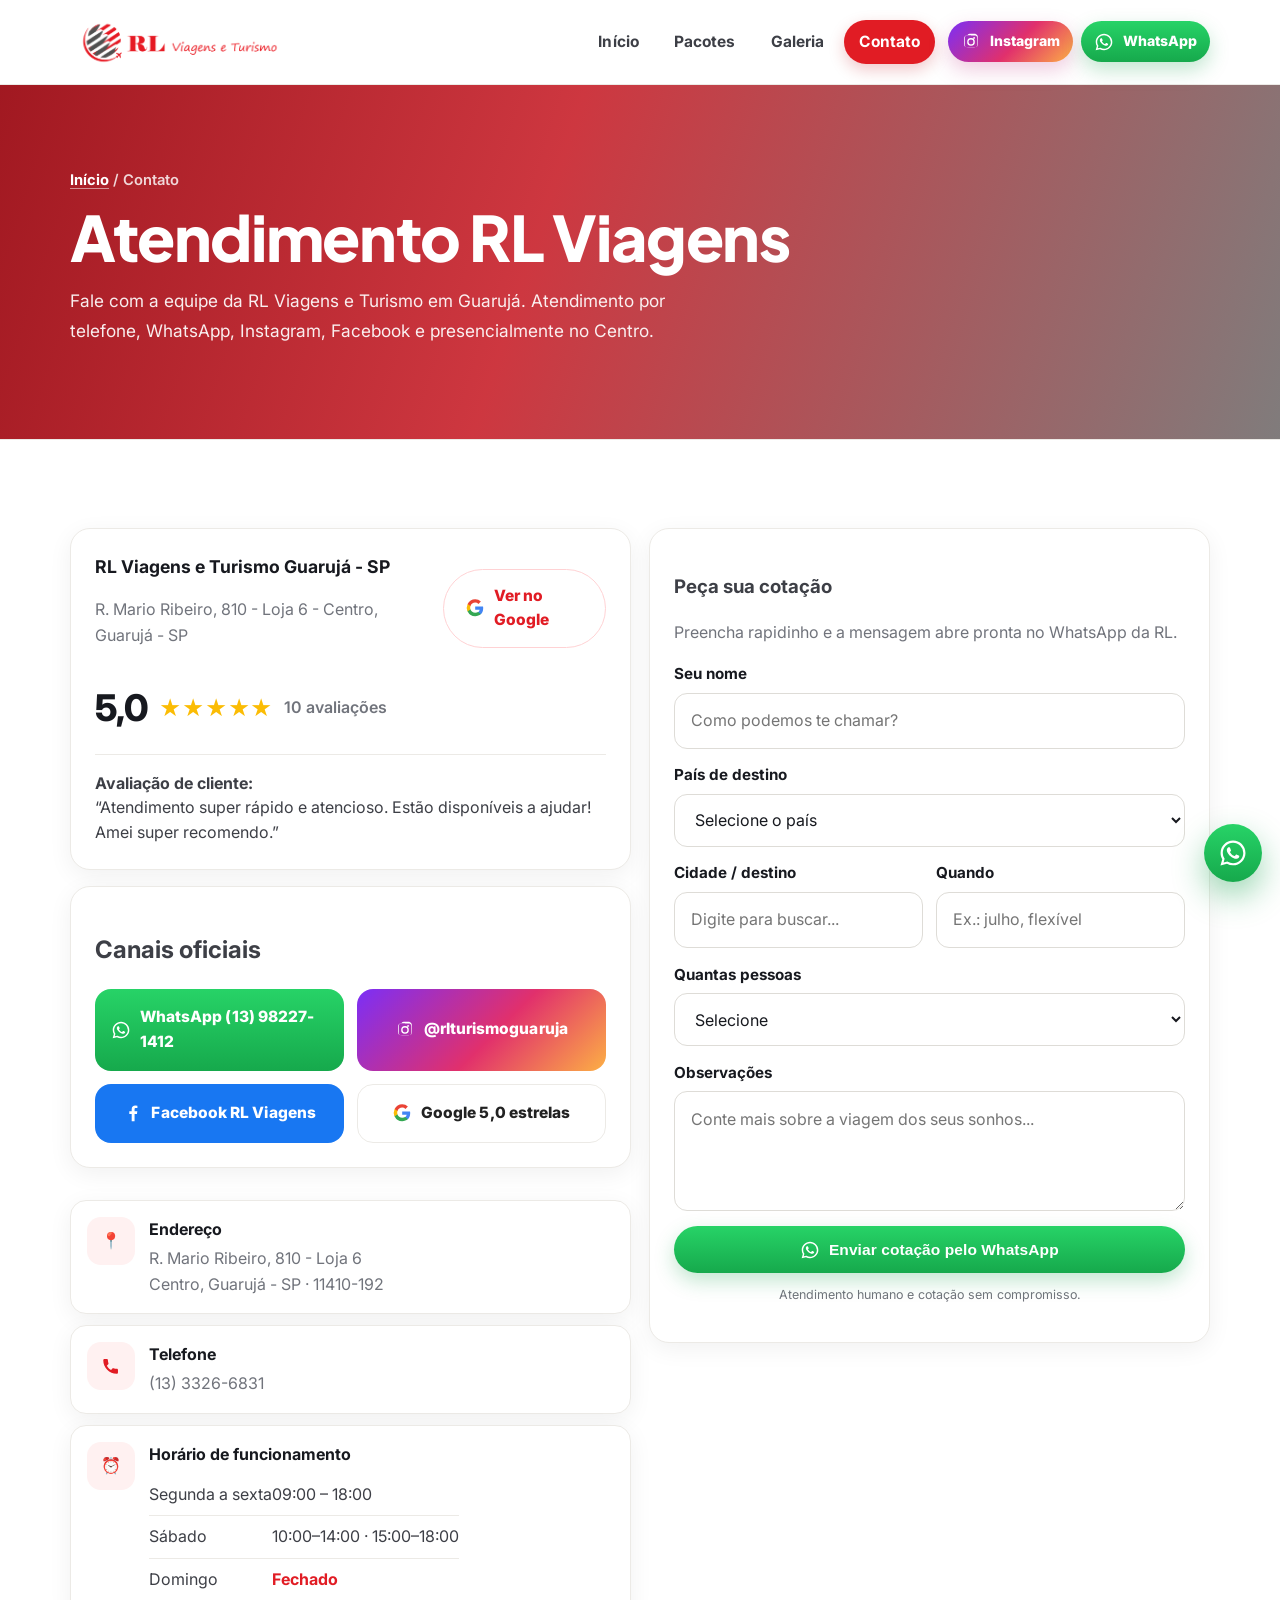
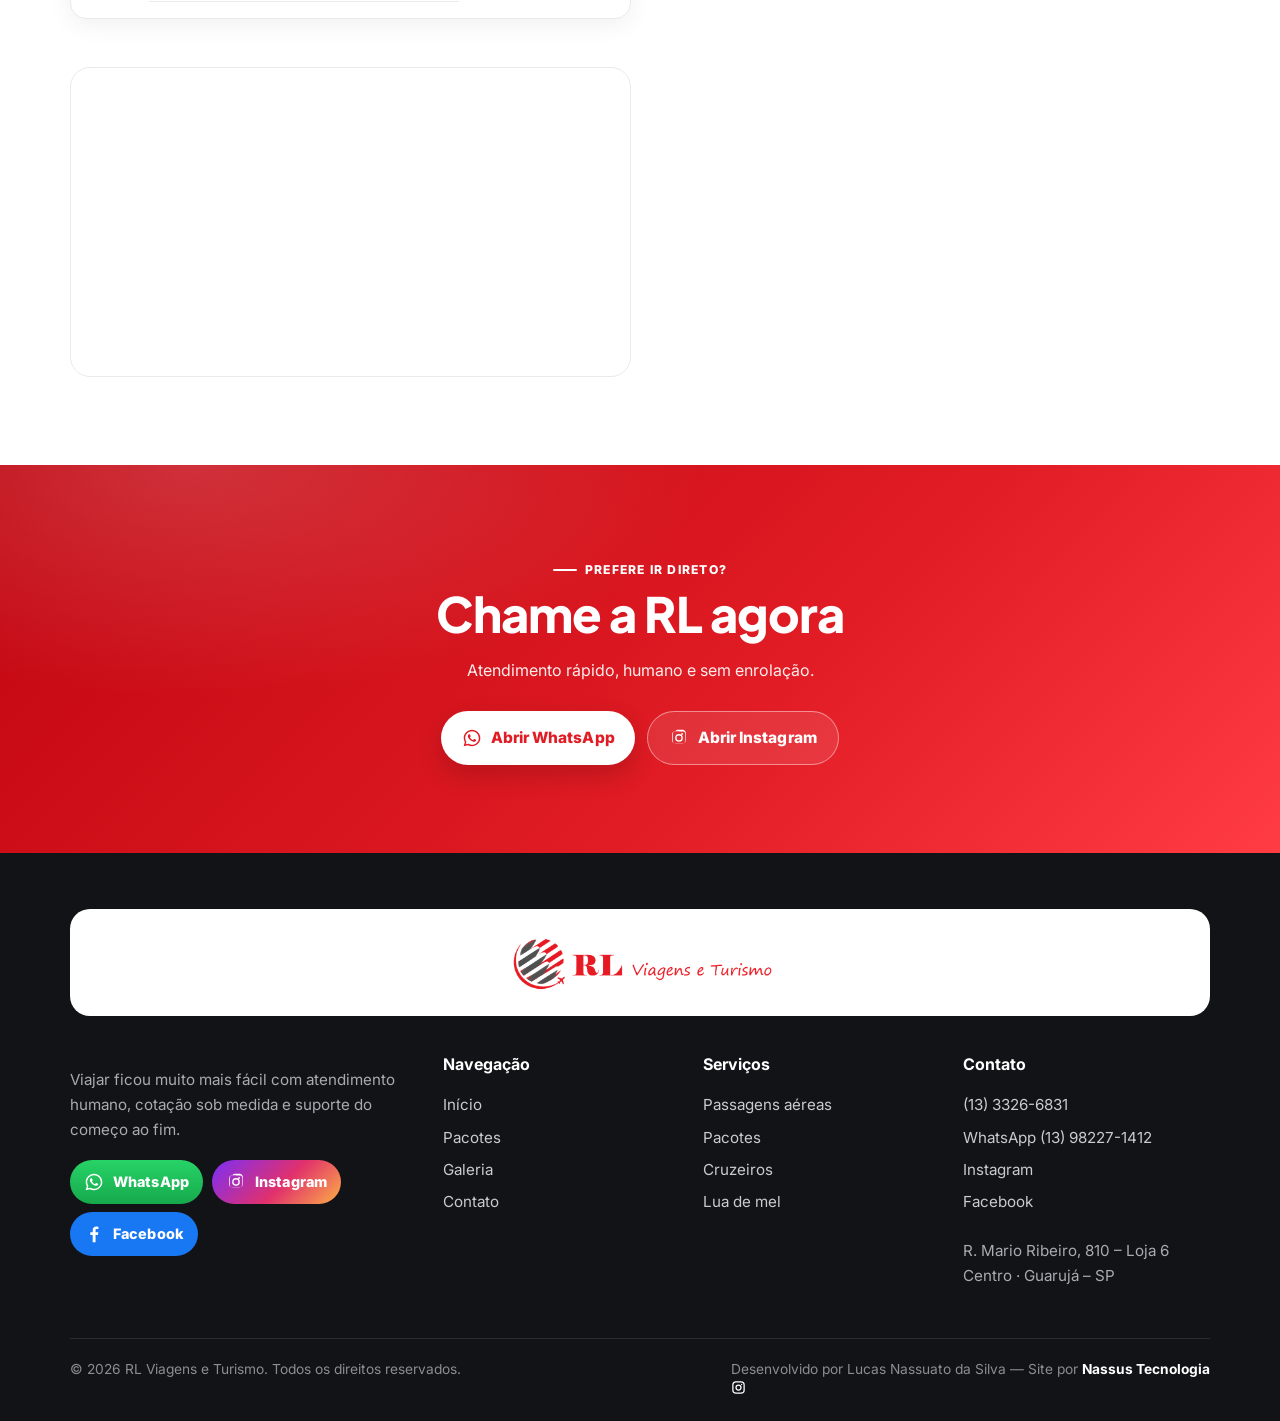
==== commit 93c72186: "Aplicar melhorias visuais Claude" ====
--- a/contato.html
+++ b/contato.html
@@ -1,5 +1,5 @@
 <!DOCTYPE html><html lang="pt-BR"><head><meta charset="UTF-8"><meta name="viewport" content="width=device-width,initial-scale=1,viewport-fit=cover"><title>Contato | RL Viagens e Turismo</title><meta name="description" content="Fale com a RL Viagens e Turismo em Guarujá. Telefone, WhatsApp, Instagram, Facebook, Google e endereço para cotação grátis."><meta name="robots" content="index,follow"><meta name="theme-color" content="#E11C24"><meta property="og:type" content="website"><meta property="og:locale" content="pt_BR"><meta property="og:site_name" content="RL Viagens e Turismo"><meta property="og:title" content="Contato | RL Viagens e Turismo"><meta property="og:description" content="Fale com a RL Viagens e Turismo em Guarujá. Telefone, WhatsApp, Instagram, Facebook, Google e endereço para cotação grátis."><meta property="og:image" content="assets/og-image.jpg"><link rel="icon" type="image/png" href="assets/favicon.png"><link rel="manifest" href="manifest.webmanifest"><link rel="preconnect" href="https://fonts.googleapis.com"><link rel="preconnect" href="https://fonts.gstatic.com" crossorigin><link href="https://fonts.googleapis.com/css2?family=Inter:wght@400;500;600;700;800;900&family=Plus+Jakarta+Sans:wght@700;800&display=swap" rel="stylesheet"><link rel="stylesheet" href="styles.css"></head><body><header class="site-header"><div class="wrap nav"><a href="index.html" class="brand-full" aria-label="RL Viagens e Turismo"><img src="assets/logo-horizontal.png" alt="RL Viagens e Turismo"></a><nav class="nav-links" id="navlinks"><a class="link " href="index.html">Início</a><a class="link " href="pacotes.html">Pacotes</a><a class="link " href="galeria.html">Galeria</a><a class="link active" href="contato.html">Contato</a><div class="nav-cta"><a class="nav-social nav-instagram" href="https://www.instagram.com/rlturismoguaruja/" target="_blank" rel="noopener"><span class="btn-icon"><svg viewBox="0 0 32 32" aria-hidden="true"><path fill="currentColor" d="M16 2.9c3.56 0 4 .02 5.41.08 1.31.06 2.02.28 2.49.46.63.25 1.08.54 1.55 1.01.47.47.76.92 1.01 1.55.18.47.4 1.18.46 2.49.06 1.41.08 1.85.08 5.41s-.02 4-.08 5.41c-.06 1.31-.28 2.02-.46 2.49a4.2 4.2 0 0 1-2.56 2.56c-.47.18-1.18.4-2.49.46-1.41.06-1.85.08-5.41.08s-4-.02-5.41-.08c-1.31-.06-2.02-.28-2.49-.46a4.2 4.2 0 0 1-2.56-2.56c-.18-.47-.4-1.18-.46-2.49C5.02 19.9 5 19.46 5 15.9s.02-4 .08-5.41c.06-1.31.28-2.02.46-2.49.25-.63.54-1.08 1.01-1.55.47-.47.92-.76 1.55-1.01.47-.18 1.18-.4 2.49-.46C12 2.92 12.44 2.9 16 2.9Zm0 2.35c-3.5 0-3.91.01-5.28.08-1.26.06-1.94.27-2.39.44a2.8 2.8 0 0 0-1.62 1.62c-.17.45-.38 1.13-.44 2.39-.07 1.37-.08 1.78-.08 5.28s.01 3.91.08 5.28c.06 1.26.27 1.94.44 2.39.17.46.38.79.72 1.13.34.34.67.55 1.13.72.45.17 1.13.38 2.39.44 1.37.07 1.78.08 5.28.08s3.91-.01 5.28-.08c1.26-.06 1.94-.27 2.39-.44a2.8 2.8 0 0 0 1.62-1.62c.17-.45.38-1.13.44-2.39.07-1.37.08-1.78.08-5.28s-.01-3.91-.08-5.28c-.06-1.26-.27-1.94-.44-2.39a2.8 2.8 0 0 0-1.62-1.62c-.45-.17-1.13-.38-2.39-.44-1.37-.07-1.78-.08-5.28-.08Zm0 4.53a6.12 6.12 0 1 1 0 12.24 6.12 6.12 0 0 1 0-12.24Zm0 10.1a3.98 3.98 0 1 0 0-7.96 3.98 3.98 0 0 0 0 7.96Zm6.38-10.38a1.43 1.43 0 1 1-2.86 0 1.43 1.43 0 0 1 2.86 0Z"/></svg></span><span>Instagram</span></a><a class="nav-social nav-whatsapp" data-wa="Olá! Vim pelo site da RL Viagens ✈️"><span class="btn-icon"><svg viewBox="0 0 32 32" aria-hidden="true"><path fill="currentColor" d="M16.04 2.7C8.72 2.7 2.76 8.64 2.76 15.94c0 2.34.62 4.62 1.8 6.63L2.64 29.3l6.9-1.82a13.2 13.2 0 0 0 6.5 1.66h.01c7.31 0 13.27-5.94 13.27-13.24S23.36 2.7 16.04 2.7Zm0 24.1h-.01a10.95 10.95 0 0 1-5.57-1.52l-.4-.24-4.09 1.08 1.1-3.98-.26-.41a10.85 10.85 0 0 1-1.69-5.8c0-6 4.9-10.89 10.92-10.89 2.91 0 5.65 1.13 7.71 3.19a10.8 10.8 0 0 1 3.2 7.69c0 6-4.9 10.88-10.91 10.88Zm5.98-8.15c-.33-.17-1.95-.96-2.25-1.07-.3-.11-.52-.17-.74.17-.22.33-.85 1.07-1.04 1.29-.19.22-.38.25-.7.08-.33-.16-1.38-.5-2.63-1.6-.97-.86-1.63-1.93-1.82-2.26-.19-.33-.02-.51.14-.67.15-.15.33-.38.5-.57.16-.19.22-.33.33-.55.11-.22.05-.41-.03-.57-.08-.16-.74-1.78-1.01-2.43-.27-.64-.54-.55-.74-.56h-.63c-.22 0-.57.08-.87.41-.3.33-1.14 1.11-1.14 2.71 0 1.6 1.17 3.15 1.34 3.37.16.22 2.3 3.5 5.57 4.91.78.34 1.39.54 1.87.69.79.25 1.5.21 2.06.13.63-.09 1.95-.8 2.23-1.57.27-.77.27-1.43.19-1.57-.08-.14-.3-.22-.63-.38Z"/></svg></span><span>WhatsApp</span></a></div></nav><button class="menu-btn" id="menuBtn" aria-label="Abrir menu">☰</button></div></header>
 <section class="page-hero"><div class="wrap"><div class="crumb"><a href="index.html">Início</a> / Contato</div><h1>Atendimento RL Viagens</h1><p>Fale com a equipe da RL Viagens e Turismo em Guarujá. Atendimento por telefone, WhatsApp, Instagram, Facebook e presencialmente no Centro.</p></div></section>
-<section><div class="wrap contact-grid"><div class="contact-premium"><div class="google-card"><div class="google-top"><div><b>RL Viagens e Turismo Guarujá - SP</b><p class="sub">R. Mario Ribeiro, 810 - Loja 6 - Centro, Guarujá - SP</p></div><a class="btn-line red" href="https://www.google.com/search?q=rl+turismo+e+viagens" target="_blank" rel="noopener"><span class="btn-icon"><svg viewBox="0 0 32 32" aria-hidden="true"><path fill="#4285F4" d="M29.1 16.3c0-1-.1-1.9-.3-2.8H16.3v5.3h7.2a6.2 6.2 0 0 1-2.7 4v3.3h4.4c2.6-2.4 3.9-5.9 3.9-9.8Z"/><path fill="#34A853" d="M16.3 29c3.7 0 6.8-1.2 9-3.3l-4.4-3.3c-1.2.8-2.7 1.3-4.6 1.3-3.5 0-6.5-2.4-7.6-5.6H4.2v3.4A13.6 13.6 0 0 0 16.3 29Z"/><path fill="#FBBC05" d="M8.7 18.1a8.2 8.2 0 0 1 0-5.2V9.5H4.2a13.6 13.6 0 0 0 0 12l4.5-3.4Z"/><path fill="#EA4335" d="M16.3 7.3c2 0 3.8.7 5.2 2.1l3.9-3.9A13.2 13.2 0 0 0 16.3 2 13.6 13.6 0 0 0 4.2 9.5l4.5 3.4c1.1-3.2 4.1-5.6 7.6-5.6Z"/></svg></span>Ver no Google</a></div><div class="rating-big"><strong>5,0</strong><span class="stars-google">★★★★★</span><span class="reviews-note">10 avaliações</span></div><div class="review-mini"><b>Avaliação de cliente:</b><br>“Atendimento super rápido e atencioso. Estão disponíveis a ajudar! Amei super recomendo.”</div></div><div class="quick-card"><h2>Canais oficiais</h2><div class="contact-actions"><a class="brand-btn wa" data-wa="Olá! Quero falar com a RL Viagens ✈️"><span class="btn-icon"><svg viewBox="0 0 32 32" aria-hidden="true"><path fill="currentColor" d="M16.04 2.7C8.72 2.7 2.76 8.64 2.76 15.94c0 2.34.62 4.62 1.8 6.63L2.64 29.3l6.9-1.82a13.2 13.2 0 0 0 6.5 1.66h.01c7.31 0 13.27-5.94 13.27-13.24S23.36 2.7 16.04 2.7Zm0 24.1h-.01a10.95 10.95 0 0 1-5.57-1.52l-.4-.24-4.09 1.08 1.1-3.98-.26-.41a10.85 10.85 0 0 1-1.69-5.8c0-6 4.9-10.89 10.92-10.89 2.91 0 5.65 1.13 7.71 3.19a10.8 10.8 0 0 1 3.2 7.69c0 6-4.9 10.88-10.91 10.88Zm5.98-8.15c-.33-.17-1.95-.96-2.25-1.07-.3-.11-.52-.17-.74.17-.22.33-.85 1.07-1.04 1.29-.19.22-.38.25-.7.08-.33-.16-1.38-.5-2.63-1.6-.97-.86-1.63-1.93-1.82-2.26-.19-.33-.02-.51.14-.67.15-.15.33-.38.5-.57.16-.19.22-.33.33-.55.11-.22.05-.41-.03-.57-.08-.16-.74-1.78-1.01-2.43-.27-.64-.54-.55-.74-.56h-.63c-.22 0-.57.08-.87.41-.3.33-1.14 1.11-1.14 2.71 0 1.6 1.17 3.15 1.34 3.37.16.22 2.3 3.5 5.57 4.91.78.34 1.39.54 1.87.69.79.25 1.5.21 2.06.13.63-.09 1.95-.8 2.23-1.57.27-.77.27-1.43.19-1.57-.08-.14-.3-.22-.63-.38Z"/></svg></span><span>WhatsApp (13) 98227-1412</span></a><a class="brand-btn ig" href="https://www.instagram.com/rlturismoguaruja/" target="_blank" rel="noopener"><span class="btn-icon"><svg viewBox="0 0 32 32" aria-hidden="true"><path fill="currentColor" d="M16 2.9c3.56 0 4 .02 5.41.08 1.31.06 2.02.28 2.49.46.63.25 1.08.54 1.55 1.01.47.47.76.92 1.01 1.55.18.47.4 1.18.46 2.49.06 1.41.08 1.85.08 5.41s-.02 4-.08 5.41c-.06 1.31-.28 2.02-.46 2.49a4.2 4.2 0 0 1-2.56 2.56c-.47.18-1.18.4-2.49.46-1.41.06-1.85.08-5.41.08s-4-.02-5.41-.08c-1.31-.06-2.02-.28-2.49-.46a4.2 4.2 0 0 1-2.56-2.56c-.18-.47-.4-1.18-.46-2.49C5.02 19.9 5 19.46 5 15.9s.02-4 .08-5.41c.06-1.31.28-2.02.46-2.49.25-.63.54-1.08 1.01-1.55.47-.47.92-.76 1.55-1.01.47-.18 1.18-.4 2.49-.46C12 2.92 12.44 2.9 16 2.9Zm0 2.35c-3.5 0-3.91.01-5.28.08-1.26.06-1.94.27-2.39.44a2.8 2.8 0 0 0-1.62 1.62c-.17.45-.38 1.13-.44 2.39-.07 1.37-.08 1.78-.08 5.28s.01 3.91.08 5.28c.06 1.26.27 1.94.44 2.39.17.46.38.79.72 1.13.34.34.67.55 1.13.72.45.17 1.13.38 2.39.44 1.37.07 1.78.08 5.28.08s3.91-.01 5.28-.08c1.26-.06 1.94-.27 2.39-.44a2.8 2.8 0 0 0 1.62-1.62c.17-.45.38-1.13.44-2.39.07-1.37.08-1.78.08-5.28s-.01-3.91-.08-5.28c-.06-1.26-.27-1.94-.44-2.39a2.8 2.8 0 0 0-1.62-1.62c-.45-.17-1.13-.38-2.39-.44-1.37-.07-1.78-.08-5.28-.08Zm0 4.53a6.12 6.12 0 1 1 0 12.24 6.12 6.12 0 0 1 0-12.24Zm0 10.1a3.98 3.98 0 1 0 0-7.96 3.98 3.98 0 0 0 0 7.96Zm6.38-10.38a1.43 1.43 0 1 1-2.86 0 1.43 1.43 0 0 1 2.86 0Z"/></svg></span><span>@rlturismoguaruja</span></a><a class="brand-btn fb" href="https://www.facebook.com/rlviagemeturismo" target="_blank" rel="noopener"><span class="btn-icon"><svg viewBox="0 0 32 32" aria-hidden="true"><path fill="currentColor" d="M18.5 29V17.6h3.82l.57-4.44H18.5v-2.83c0-1.29.36-2.16 2.2-2.16h2.35V4.2A31.5 31.5 0 0 0 19.62 4c-3.39 0-5.71 2.07-5.71 5.87v3.29h-3.83v4.44h3.83V29h4.59Z"/></svg></span><span>Facebook RL Viagens</span></a><a class="brand-btn go" href="https://www.google.com/search?q=rl+turismo+e+viagens" target="_blank" rel="noopener"><span class="btn-icon"><svg viewBox="0 0 32 32" aria-hidden="true"><path fill="#4285F4" d="M29.1 16.3c0-1-.1-1.9-.3-2.8H16.3v5.3h7.2a6.2 6.2 0 0 1-2.7 4v3.3h4.4c2.6-2.4 3.9-5.9 3.9-9.8Z"/><path fill="#34A853" d="M16.3 29c3.7 0 6.8-1.2 9-3.3l-4.4-3.3c-1.2.8-2.7 1.3-4.6 1.3-3.5 0-6.5-2.4-7.6-5.6H4.2v3.4A13.6 13.6 0 0 0 16.3 29Z"/><path fill="#FBBC05" d="M8.7 18.1a8.2 8.2 0 0 1 0-5.2V9.5H4.2a13.6 13.6 0 0 0 0 12l4.5-3.4Z"/><path fill="#EA4335" d="M16.3 7.3c2 0 3.8.7 5.2 2.1l3.9-3.9A13.2 13.2 0 0 0 16.3 2 13.6 13.6 0 0 0 4.2 9.5l4.5 3.4c1.1-3.2 4.1-5.6 7.6-5.6Z"/></svg></span><span>Google 5,0 estrelas</span></a></div></div><ul class="info-list"><li><span class="ic">📍</span><div class="meta"><b>Endereço</b><span>R. Mario Ribeiro, 810 - Loja 6<br>Centro, Guarujá - SP · 11410-192</span></div></li><li><span class="ic"><svg viewBox="0 0 32 32" aria-hidden="true"><path fill="currentColor" d="M23.4 19.8c-1.4 0-2.7-.2-3.9-.7-.6-.2-1.2-.1-1.6.3l-1.8 1.8c-2.4-1.3-4.3-3.2-5.6-5.6l1.8-1.8c.4-.4.5-1 .3-1.6-.4-1.2-.7-2.5-.7-3.9 0-.9-.7-1.6-1.6-1.6H7.4c-.9 0-1.7.7-1.7 1.6C5.7 18.3 13.7 26.3 23.7 26.3c.9 0 1.6-.8 1.6-1.7v-3.2c0-.9-.7-1.6-1.6-1.6h-.3Z"/></svg></span><div class="meta"><b>Telefone</b><a data-tel>(13) 3326-6831</a></div></li><li><span class="ic">⏰</span><div class="meta"><b>Horário de funcionamento</b><table class="hours"><tr><td>Segunda a sexta</td><td>09:00 – 18:00</td></tr><tr><td>Sábado</td><td>10:00–14:00 · 15:00–18:00</td></tr><tr><td>Domingo</td><td class="closed">Fechado</td></tr></table></div></li></ul><div class="map-wrap"><iframe title="Mapa RL Viagens" loading="lazy" referrerpolicy="no-referrer-when-downgrade" src="https://www.google.com/maps?q=R.%20Mario%20Ribeiro%2C%20810%20-%20Centro%2C%20Guaruj%C3%A1%20-%20SP%2C%2011410-192&output=embed"></iframe></div></div><div><form class="qform" id="qform"><h3>Peça sua cotação</h3><p class="sub">Preencha rapidinho e a mensagem abre pronta no WhatsApp da RL.</p><div class="field"><label for="f-nome">Seu nome</label><input id="f-nome" type="text" autocomplete="name" placeholder="Como podemos te chamar?" required></div><div class="grid2"><div class="field"><label for="f-destino">Destino</label><input id="f-destino" type="text" placeholder="Ex.: Maceió, Orlando..."></div><div class="field"><label for="f-data">Quando</label><input id="f-data" type="text" placeholder="Ex.: julho, flexível"></div></div><div class="field"><label for="f-pessoas">Quantas pessoas</label><select id="f-pessoas"><option value="">Selecione</option><option>1 pessoa</option><option>2 pessoas</option><option>3 pessoas</option><option>4 pessoas</option><option>5 ou mais</option><option>Família com crianças</option></select></div><div class="field"><label for="f-obs">Observações</label><textarea id="f-obs" placeholder="Conte mais sobre a viagem dos seus sonhos..."></textarea></div><button type="submit" class="btn-whatsapp" style="width:100%"><span class="btn-icon"><svg viewBox="0 0 32 32" aria-hidden="true"><path fill="currentColor" d="M16.04 2.7C8.72 2.7 2.76 8.64 2.76 15.94c0 2.34.62 4.62 1.8 6.63L2.64 29.3l6.9-1.82a13.2 13.2 0 0 0 6.5 1.66h.01c7.31 0 13.27-5.94 13.27-13.24S23.36 2.7 16.04 2.7Zm0 24.1h-.01a10.95 10.95 0 0 1-5.57-1.52l-.4-.24-4.09 1.08 1.1-3.98-.26-.41a10.85 10.85 0 0 1-1.69-5.8c0-6 4.9-10.89 10.92-10.89 2.91 0 5.65 1.13 7.71 3.19a10.8 10.8 0 0 1 3.2 7.69c0 6-4.9 10.88-10.91 10.88Zm5.98-8.15c-.33-.17-1.95-.96-2.25-1.07-.3-.11-.52-.17-.74.17-.22.33-.85 1.07-1.04 1.29-.19.22-.38.25-.7.08-.33-.16-1.38-.5-2.63-1.6-.97-.86-1.63-1.93-1.82-2.26-.19-.33-.02-.51.14-.67.15-.15.33-.38.5-.57.16-.19.22-.33.33-.55.11-.22.05-.41-.03-.57-.08-.16-.74-1.78-1.01-2.43-.27-.64-.54-.55-.74-.56h-.63c-.22 0-.57.08-.87.41-.3.33-1.14 1.11-1.14 2.71 0 1.6 1.17 3.15 1.34 3.37.16.22 2.3 3.5 5.57 4.91.78.34 1.39.54 1.87.69.79.25 1.5.21 2.06.13.63-.09 1.95-.8 2.23-1.57.27-.77.27-1.43.19-1.57-.08-.14-.3-.22-.63-.38Z"/></svg></span>Enviar cotação pelo WhatsApp</button><p class="small-center">Atendimento humano e cotação sem compromisso.</p></form></div></div></section>
+<section><div class="wrap contact-grid"><div class="contact-premium"><div class="google-card"><div class="google-top"><div><b>RL Viagens e Turismo Guarujá - SP</b><p class="sub">R. Mario Ribeiro, 810 - Loja 6 - Centro, Guarujá - SP</p></div><a class="btn-line red" href="https://www.google.com/search?q=rl+turismo+e+viagens" target="_blank" rel="noopener"><span class="btn-icon"><svg viewBox="0 0 32 32" aria-hidden="true"><path fill="#4285F4" d="M29.1 16.3c0-1-.1-1.9-.3-2.8H16.3v5.3h7.2a6.2 6.2 0 0 1-2.7 4v3.3h4.4c2.6-2.4 3.9-5.9 3.9-9.8Z"/><path fill="#34A853" d="M16.3 29c3.7 0 6.8-1.2 9-3.3l-4.4-3.3c-1.2.8-2.7 1.3-4.6 1.3-3.5 0-6.5-2.4-7.6-5.6H4.2v3.4A13.6 13.6 0 0 0 16.3 29Z"/><path fill="#FBBC05" d="M8.7 18.1a8.2 8.2 0 0 1 0-5.2V9.5H4.2a13.6 13.6 0 0 0 0 12l4.5-3.4Z"/><path fill="#EA4335" d="M16.3 7.3c2 0 3.8.7 5.2 2.1l3.9-3.9A13.2 13.2 0 0 0 16.3 2 13.6 13.6 0 0 0 4.2 9.5l4.5 3.4c1.1-3.2 4.1-5.6 7.6-5.6Z"/></svg></span>Ver no Google</a></div><div class="rating-big"><strong>5,0</strong><span class="stars-google">★★★★★</span><span class="reviews-note">10 avaliações</span></div><div class="review-mini"><b>Avaliação de cliente:</b><br>“Atendimento super rápido e atencioso. Estão disponíveis a ajudar! Amei super recomendo.”</div></div><div class="quick-card"><h2>Canais oficiais</h2><div class="contact-actions"><a class="brand-btn wa" data-wa="Olá! Quero falar com a RL Viagens ✈️"><span class="btn-icon"><svg viewBox="0 0 32 32" aria-hidden="true"><path fill="currentColor" d="M16.04 2.7C8.72 2.7 2.76 8.64 2.76 15.94c0 2.34.62 4.62 1.8 6.63L2.64 29.3l6.9-1.82a13.2 13.2 0 0 0 6.5 1.66h.01c7.31 0 13.27-5.94 13.27-13.24S23.36 2.7 16.04 2.7Zm0 24.1h-.01a10.95 10.95 0 0 1-5.57-1.52l-.4-.24-4.09 1.08 1.1-3.98-.26-.41a10.85 10.85 0 0 1-1.69-5.8c0-6 4.9-10.89 10.92-10.89 2.91 0 5.65 1.13 7.71 3.19a10.8 10.8 0 0 1 3.2 7.69c0 6-4.9 10.88-10.91 10.88Zm5.98-8.15c-.33-.17-1.95-.96-2.25-1.07-.3-.11-.52-.17-.74.17-.22.33-.85 1.07-1.04 1.29-.19.22-.38.25-.7.08-.33-.16-1.38-.5-2.63-1.6-.97-.86-1.63-1.93-1.82-2.26-.19-.33-.02-.51.14-.67.15-.15.33-.38.5-.57.16-.19.22-.33.33-.55.11-.22.05-.41-.03-.57-.08-.16-.74-1.78-1.01-2.43-.27-.64-.54-.55-.74-.56h-.63c-.22 0-.57.08-.87.41-.3.33-1.14 1.11-1.14 2.71 0 1.6 1.17 3.15 1.34 3.37.16.22 2.3 3.5 5.57 4.91.78.34 1.39.54 1.87.69.79.25 1.5.21 2.06.13.63-.09 1.95-.8 2.23-1.57.27-.77.27-1.43.19-1.57-.08-.14-.3-.22-.63-.38Z"/></svg></span><span>WhatsApp (13) 98227-1412</span></a><a class="brand-btn ig" href="https://www.instagram.com/rlturismoguaruja/" target="_blank" rel="noopener"><span class="btn-icon"><svg viewBox="0 0 32 32" aria-hidden="true"><path fill="currentColor" d="M16 2.9c3.56 0 4 .02 5.41.08 1.31.06 2.02.28 2.49.46.63.25 1.08.54 1.55 1.01.47.47.76.92 1.01 1.55.18.47.4 1.18.46 2.49.06 1.41.08 1.85.08 5.41s-.02 4-.08 5.41c-.06 1.31-.28 2.02-.46 2.49a4.2 4.2 0 0 1-2.56 2.56c-.47.18-1.18.4-2.49.46-1.41.06-1.85.08-5.41.08s-4-.02-5.41-.08c-1.31-.06-2.02-.28-2.49-.46a4.2 4.2 0 0 1-2.56-2.56c-.18-.47-.4-1.18-.46-2.49C5.02 19.9 5 19.46 5 15.9s.02-4 .08-5.41c.06-1.31.28-2.02.46-2.49.25-.63.54-1.08 1.01-1.55.47-.47.92-.76 1.55-1.01.47-.18 1.18-.4 2.49-.46C12 2.92 12.44 2.9 16 2.9Zm0 2.35c-3.5 0-3.91.01-5.28.08-1.26.06-1.94.27-2.39.44a2.8 2.8 0 0 0-1.62 1.62c-.17.45-.38 1.13-.44 2.39-.07 1.37-.08 1.78-.08 5.28s.01 3.91.08 5.28c.06 1.26.27 1.94.44 2.39.17.46.38.79.72 1.13.34.34.67.55 1.13.72.45.17 1.13.38 2.39.44 1.37.07 1.78.08 5.28.08s3.91-.01 5.28-.08c1.26-.06 1.94-.27 2.39-.44a2.8 2.8 0 0 0 1.62-1.62c.17-.45.38-1.13.44-2.39.07-1.37.08-1.78.08-5.28s-.01-3.91-.08-5.28c-.06-1.26-.27-1.94-.44-2.39a2.8 2.8 0 0 0-1.62-1.62c-.45-.17-1.13-.38-2.39-.44-1.37-.07-1.78-.08-5.28-.08Zm0 4.53a6.12 6.12 0 1 1 0 12.24 6.12 6.12 0 0 1 0-12.24Zm0 10.1a3.98 3.98 0 1 0 0-7.96 3.98 3.98 0 0 0 0 7.96Zm6.38-10.38a1.43 1.43 0 1 1-2.86 0 1.43 1.43 0 0 1 2.86 0Z"/></svg></span><span>@rlturismoguaruja</span></a><a class="brand-btn fb" href="https://www.facebook.com/rlviagemeturismo" target="_blank" rel="noopener"><span class="btn-icon"><svg viewBox="0 0 32 32" aria-hidden="true"><path fill="currentColor" d="M18.5 29V17.6h3.82l.57-4.44H18.5v-2.83c0-1.29.36-2.16 2.2-2.16h2.35V4.2A31.5 31.5 0 0 0 19.62 4c-3.39 0-5.71 2.07-5.71 5.87v3.29h-3.83v4.44h3.83V29h4.59Z"/></svg></span><span>Facebook RL Viagens</span></a><a class="brand-btn go" href="https://www.google.com/search?q=rl+turismo+e+viagens" target="_blank" rel="noopener"><span class="btn-icon"><svg viewBox="0 0 32 32" aria-hidden="true"><path fill="#4285F4" d="M29.1 16.3c0-1-.1-1.9-.3-2.8H16.3v5.3h7.2a6.2 6.2 0 0 1-2.7 4v3.3h4.4c2.6-2.4 3.9-5.9 3.9-9.8Z"/><path fill="#34A853" d="M16.3 29c3.7 0 6.8-1.2 9-3.3l-4.4-3.3c-1.2.8-2.7 1.3-4.6 1.3-3.5 0-6.5-2.4-7.6-5.6H4.2v3.4A13.6 13.6 0 0 0 16.3 29Z"/><path fill="#FBBC05" d="M8.7 18.1a8.2 8.2 0 0 1 0-5.2V9.5H4.2a13.6 13.6 0 0 0 0 12l4.5-3.4Z"/><path fill="#EA4335" d="M16.3 7.3c2 0 3.8.7 5.2 2.1l3.9-3.9A13.2 13.2 0 0 0 16.3 2 13.6 13.6 0 0 0 4.2 9.5l4.5 3.4c1.1-3.2 4.1-5.6 7.6-5.6Z"/></svg></span><span>Google 5,0 estrelas</span></a></div></div><ul class="info-list"><li><span class="ic">📍</span><div class="meta"><b>Endereço</b><span>R. Mario Ribeiro, 810 - Loja 6<br>Centro, Guarujá - SP · 11410-192</span></div></li><li><span class="ic"><svg viewBox="0 0 32 32" aria-hidden="true"><path fill="currentColor" d="M23.4 19.8c-1.4 0-2.7-.2-3.9-.7-.6-.2-1.2-.1-1.6.3l-1.8 1.8c-2.4-1.3-4.3-3.2-5.6-5.6l1.8-1.8c.4-.4.5-1 .3-1.6-.4-1.2-.7-2.5-.7-3.9 0-.9-.7-1.6-1.6-1.6H7.4c-.9 0-1.7.7-1.7 1.6C5.7 18.3 13.7 26.3 23.7 26.3c.9 0 1.6-.8 1.6-1.7v-3.2c0-.9-.7-1.6-1.6-1.6h-.3Z"/></svg></span><div class="meta"><b>Telefone</b><a data-tel>(13) 3326-6831</a></div></li><li><span class="ic">⏰</span><div class="meta"><b>Horário de funcionamento</b><table class="hours"><tr><td>Segunda a sexta</td><td>09:00 – 18:00</td></tr><tr><td>Sábado</td><td>10:00–14:00 · 15:00–18:00</td></tr><tr><td>Domingo</td><td class="closed">Fechado</td></tr></table></div></li></ul><div class="map-wrap"><iframe title="Mapa RL Viagens" loading="lazy" referrerpolicy="no-referrer-when-downgrade" src="https://www.google.com/maps?q=R.%20Mario%20Ribeiro%2C%20810%20-%20Centro%2C%20Guaruj%C3%A1%20-%20SP%2C%2011410-192&output=embed"></iframe></div></div><div><form class="qform" id="qform"><h3>Peça sua cotação</h3><p class="sub">Preencha rapidinho e a mensagem abre pronta no WhatsApp da RL.</p><div class="field"><label for="f-nome">Seu nome</label><input id="f-nome" type="text" autocomplete="name" placeholder="Como podemos te chamar?" required></div><div class="field"><label for="f-pais">País de destino</label><select id="f-pais"><option value="">Selecione o país</option></select></div><div class="grid2"><div class="field"><label for="f-cidade">Cidade / destino</label><input id="f-cidade" type="text" list="cidades" autocomplete="off" placeholder="Digite para buscar..."><datalist id="cidades"></datalist></div><div class="field"><label for="f-data">Quando</label><input id="f-data" type="text" placeholder="Ex.: julho, flexível"></div></div><div class="field"><label for="f-pessoas">Quantas pessoas</label><select id="f-pessoas"><option value="">Selecione</option><option>1 pessoa</option><option>2 pessoas</option><option>3 pessoas</option><option>4 pessoas</option><option>5 ou mais</option><option>Família com crianças</option></select></div><div class="field"><label for="f-obs">Observações</label><textarea id="f-obs" placeholder="Conte mais sobre a viagem dos seus sonhos..."></textarea></div><button type="submit" class="btn-whatsapp" style="width:100%"><span class="btn-icon"><svg viewBox="0 0 32 32" aria-hidden="true"><path fill="currentColor" d="M16.04 2.7C8.72 2.7 2.76 8.64 2.76 15.94c0 2.34.62 4.62 1.8 6.63L2.64 29.3l6.9-1.82a13.2 13.2 0 0 0 6.5 1.66h.01c7.31 0 13.27-5.94 13.27-13.24S23.36 2.7 16.04 2.7Zm0 24.1h-.01a10.95 10.95 0 0 1-5.57-1.52l-.4-.24-4.09 1.08 1.1-3.98-.26-.41a10.85 10.85 0 0 1-1.69-5.8c0-6 4.9-10.89 10.92-10.89 2.91 0 5.65 1.13 7.71 3.19a10.8 10.8 0 0 1 3.2 7.69c0 6-4.9 10.88-10.91 10.88Zm5.98-8.15c-.33-.17-1.95-.96-2.25-1.07-.3-.11-.52-.17-.74.17-.22.33-.85 1.07-1.04 1.29-.19.22-.38.25-.7.08-.33-.16-1.38-.5-2.63-1.6-.97-.86-1.63-1.93-1.82-2.26-.19-.33-.02-.51.14-.67.15-.15.33-.38.5-.57.16-.19.22-.33.33-.55.11-.22.05-.41-.03-.57-.08-.16-.74-1.78-1.01-2.43-.27-.64-.54-.55-.74-.56h-.63c-.22 0-.57.08-.87.41-.3.33-1.14 1.11-1.14 2.71 0 1.6 1.17 3.15 1.34 3.37.16.22 2.3 3.5 5.57 4.91.78.34 1.39.54 1.87.69.79.25 1.5.21 2.06.13.63-.09 1.95-.8 2.23-1.57.27-.77.27-1.43.19-1.57-.08-.14-.3-.22-.63-.38Z"/></svg></span>Enviar cotação pelo WhatsApp</button><p class="small-center">Atendimento humano e cotação sem compromisso.</p></form></div></div></section>
 <section class="cta-band"><div class="wrap"><span class="eyebrow on-red">Prefere ir direto?</span><h2>Chame a RL agora</h2><p>Atendimento rápido, humano e sem enrolação.</p><div class="cta-row"><a class="btn-white cta-inline" data-wa="Olá! Quero uma cotação de viagem ✈️"><span class="btn-icon"><svg viewBox="0 0 32 32" aria-hidden="true"><path fill="currentColor" d="M16.04 2.7C8.72 2.7 2.76 8.64 2.76 15.94c0 2.34.62 4.62 1.8 6.63L2.64 29.3l6.9-1.82a13.2 13.2 0 0 0 6.5 1.66h.01c7.31 0 13.27-5.94 13.27-13.24S23.36 2.7 16.04 2.7Zm0 24.1h-.01a10.95 10.95 0 0 1-5.57-1.52l-.4-.24-4.09 1.08 1.1-3.98-.26-.41a10.85 10.85 0 0 1-1.69-5.8c0-6 4.9-10.89 10.92-10.89 2.91 0 5.65 1.13 7.71 3.19a10.8 10.8 0 0 1 3.2 7.69c0 6-4.9 10.88-10.91 10.88Zm5.98-8.15c-.33-.17-1.95-.96-2.25-1.07-.3-.11-.52-.17-.74.17-.22.33-.85 1.07-1.04 1.29-.19.22-.38.25-.7.08-.33-.16-1.38-.5-2.63-1.6-.97-.86-1.63-1.93-1.82-2.26-.19-.33-.02-.51.14-.67.15-.15.33-.38.5-.57.16-.19.22-.33.33-.55.11-.22.05-.41-.03-.57-.08-.16-.74-1.78-1.01-2.43-.27-.64-.54-.55-.74-.56h-.63c-.22 0-.57.08-.87.41-.3.33-1.14 1.11-1.14 2.71 0 1.6 1.17 3.15 1.34 3.37.16.22 2.3 3.5 5.57 4.91.78.34 1.39.54 1.87.69.79.25 1.5.21 2.06.13.63-.09 1.95-.8 2.23-1.57.27-.77.27-1.43.19-1.57-.08-.14-.3-.22-.63-.38Z"/></svg></span><span>Abrir WhatsApp</span></a> <a class="btn-ghost-white cta-inline" href="https://www.instagram.com/rlturismoguaruja/" target="_blank" rel="noopener"><span class="btn-icon"><svg viewBox="0 0 32 32" aria-hidden="true"><path fill="currentColor" d="M16 2.9c3.56 0 4 .02 5.41.08 1.31.06 2.02.28 2.49.46.63.25 1.08.54 1.55 1.01.47.47.76.92 1.01 1.55.18.47.4 1.18.46 2.49.06 1.41.08 1.85.08 5.41s-.02 4-.08 5.41c-.06 1.31-.28 2.02-.46 2.49a4.2 4.2 0 0 1-2.56 2.56c-.47.18-1.18.4-2.49.46-1.41.06-1.85.08-5.41.08s-4-.02-5.41-.08c-1.31-.06-2.02-.28-2.49-.46a4.2 4.2 0 0 1-2.56-2.56c-.18-.47-.4-1.18-.46-2.49C5.02 19.9 5 19.46 5 15.9s.02-4 .08-5.41c.06-1.31.28-2.02.46-2.49.25-.63.54-1.08 1.01-1.55.47-.47.92-.76 1.55-1.01.47-.18 1.18-.4 2.49-.46C12 2.92 12.44 2.9 16 2.9Zm0 2.35c-3.5 0-3.91.01-5.28.08-1.26.06-1.94.27-2.39.44a2.8 2.8 0 0 0-1.62 1.62c-.17.45-.38 1.13-.44 2.39-.07 1.37-.08 1.78-.08 5.28s.01 3.91.08 5.28c.06 1.26.27 1.94.44 2.39.17.46.38.79.72 1.13.34.34.67.55 1.13.72.45.17 1.13.38 2.39.44 1.37.07 1.78.08 5.28.08s3.91-.01 5.28-.08c1.26-.06 1.94-.27 2.39-.44a2.8 2.8 0 0 0 1.62-1.62c.17-.45.38-1.13.44-2.39.07-1.37.08-1.78.08-5.28s-.01-3.91-.08-5.28c-.06-1.26-.27-1.94-.44-2.39a2.8 2.8 0 0 0-1.62-1.62c-.45-.17-1.13-.38-2.39-.44-1.37-.07-1.78-.08-5.28-.08Zm0 4.53a6.12 6.12 0 1 1 0 12.24 6.12 6.12 0 0 1 0-12.24Zm0 10.1a3.98 3.98 0 1 0 0-7.96 3.98 3.98 0 0 0 0 7.96Zm6.38-10.38a1.43 1.43 0 1 1-2.86 0 1.43 1.43 0 0 1 2.86 0Z"/></svg></span><span>Abrir Instagram</span></a></div></div></section>
-<footer><div class="wrap"><div class="footer-logo-top"><img src="assets/logo-horizontal.png" alt="RL Viagens e Turismo"></div><div class="foot-grid"><div class="foot-brand"><p>Viajar ficou muito mais fácil com atendimento humano, cotação sob medida e suporte do começo ao fim.</p><div class="foot-social"><a class="social-pill wa" data-wa="Olá! Quero falar com a RL Viagens ✈️"><span class="btn-icon"><svg viewBox="0 0 32 32" aria-hidden="true"><path fill="currentColor" d="M16.04 2.7C8.72 2.7 2.76 8.64 2.76 15.94c0 2.34.62 4.62 1.8 6.63L2.64 29.3l6.9-1.82a13.2 13.2 0 0 0 6.5 1.66h.01c7.31 0 13.27-5.94 13.27-13.24S23.36 2.7 16.04 2.7Zm0 24.1h-.01a10.95 10.95 0 0 1-5.57-1.52l-.4-.24-4.09 1.08 1.1-3.98-.26-.41a10.85 10.85 0 0 1-1.69-5.8c0-6 4.9-10.89 10.92-10.89 2.91 0 5.65 1.13 7.71 3.19a10.8 10.8 0 0 1 3.2 7.69c0 6-4.9 10.88-10.91 10.88Zm5.98-8.15c-.33-.17-1.95-.96-2.25-1.07-.3-.11-.52-.17-.74.17-.22.33-.85 1.07-1.04 1.29-.19.22-.38.25-.7.08-.33-.16-1.38-.5-2.63-1.6-.97-.86-1.63-1.93-1.82-2.26-.19-.33-.02-.51.14-.67.15-.15.33-.38.5-.57.16-.19.22-.33.33-.55.11-.22.05-.41-.03-.57-.08-.16-.74-1.78-1.01-2.43-.27-.64-.54-.55-.74-.56h-.63c-.22 0-.57.08-.87.41-.3.33-1.14 1.11-1.14 2.71 0 1.6 1.17 3.15 1.34 3.37.16.22 2.3 3.5 5.57 4.91.78.34 1.39.54 1.87.69.79.25 1.5.21 2.06.13.63-.09 1.95-.8 2.23-1.57.27-.77.27-1.43.19-1.57-.08-.14-.3-.22-.63-.38Z"/></svg></span><span>WhatsApp</span></a><a class="social-pill ig" href="https://www.instagram.com/rlturismoguaruja/" target="_blank" rel="noopener"><span class="btn-icon"><svg viewBox="0 0 32 32" aria-hidden="true"><path fill="currentColor" d="M16 2.9c3.56 0 4 .02 5.41.08 1.31.06 2.02.28 2.49.46.63.25 1.08.54 1.55 1.01.47.47.76.92 1.01 1.55.18.47.4 1.18.46 2.49.06 1.41.08 1.85.08 5.41s-.02 4-.08 5.41c-.06 1.31-.28 2.02-.46 2.49a4.2 4.2 0 0 1-2.56 2.56c-.47.18-1.18.4-2.49.46-1.41.06-1.85.08-5.41.08s-4-.02-5.41-.08c-1.31-.06-2.02-.28-2.49-.46a4.2 4.2 0 0 1-2.56-2.56c-.18-.47-.4-1.18-.46-2.49C5.02 19.9 5 19.46 5 15.9s.02-4 .08-5.41c.06-1.31.28-2.02.46-2.49.25-.63.54-1.08 1.01-1.55.47-.47.92-.76 1.55-1.01.47-.18 1.18-.4 2.49-.46C12 2.92 12.44 2.9 16 2.9Zm0 2.35c-3.5 0-3.91.01-5.28.08-1.26.06-1.94.27-2.39.44a2.8 2.8 0 0 0-1.62 1.62c-.17.45-.38 1.13-.44 2.39-.07 1.37-.08 1.78-.08 5.28s.01 3.91.08 5.28c.06 1.26.27 1.94.44 2.39.17.46.38.79.72 1.13.34.34.67.55 1.13.72.45.17 1.13.38 2.39.44 1.37.07 1.78.08 5.28.08s3.91-.01 5.28-.08c1.26-.06 1.94-.27 2.39-.44a2.8 2.8 0 0 0 1.62-1.62c.17-.45.38-1.13.44-2.39.07-1.37.08-1.78.08-5.28s-.01-3.91-.08-5.28c-.06-1.26-.27-1.94-.44-2.39a2.8 2.8 0 0 0-1.62-1.62c-.45-.17-1.13-.38-2.39-.44-1.37-.07-1.78-.08-5.28-.08Zm0 4.53a6.12 6.12 0 1 1 0 12.24 6.12 6.12 0 0 1 0-12.24Zm0 10.1a3.98 3.98 0 1 0 0-7.96 3.98 3.98 0 0 0 0 7.96Zm6.38-10.38a1.43 1.43 0 1 1-2.86 0 1.43 1.43 0 0 1 2.86 0Z"/></svg></span><span>Instagram</span></a><a class="social-pill fb" href="https://www.facebook.com/rlviagemeturismo" target="_blank" rel="noopener"><span class="btn-icon"><svg viewBox="0 0 32 32" aria-hidden="true"><path fill="currentColor" d="M18.5 29V17.6h3.82l.57-4.44H18.5v-2.83c0-1.29.36-2.16 2.2-2.16h2.35V4.2A31.5 31.5 0 0 0 19.62 4c-3.39 0-5.71 2.07-5.71 5.87v3.29h-3.83v4.44h3.83V29h4.59Z"/></svg></span><span>Facebook</span></a></div></div><div class="foot-col"><h4>Navegação</h4><a href="index.html">Início</a><a href="pacotes.html">Pacotes</a><a href="galeria.html">Galeria</a><a href="contato.html">Contato</a></div><div class="foot-col"><h4>Serviços</h4><a href="pacotes.html">Passagens aéreas</a><a href="pacotes.html">Pacotes</a><a href="pacotes.html">Cruzeiros</a><a href="pacotes.html">Lua de mel</a></div><div class="foot-col"><h4>Contato</h4><a data-tel>(13) 3326-6831</a><a data-wa="Olá! Quero falar com a RL Viagens ✈️">WhatsApp (13) 98227-1412</a><a href="https://www.instagram.com/rlturismoguaruja/" target="_blank" rel="noopener">Instagram</a><a href="https://www.facebook.com/rlviagemeturismo" target="_blank" rel="noopener">Facebook</a><p>R. Mario Ribeiro, 810 – Loja 6<br>Centro · Guarujá – SP</p></div></div><div class="foot-bottom"><span>© <span id="yr"></span> RL Viagens e Turismo. Todos os direitos reservados.</span><span>Desenvolvido por Lucas Nassuato da Silva - Site por Nassus Tecnologia</span></div></div></footer><a class="wa-float" data-wa="Olá! Quero planejar uma viagem com a RL ✈️" aria-label="Falar no WhatsApp"><svg viewBox="0 0 32 32" aria-hidden="true"><path fill="currentColor" d="M16.04 2.7C8.72 2.7 2.76 8.64 2.76 15.94c0 2.34.62 4.62 1.8 6.63L2.64 29.3l6.9-1.82a13.2 13.2 0 0 0 6.5 1.66h.01c7.31 0 13.27-5.94 13.27-13.24S23.36 2.7 16.04 2.7Zm0 24.1h-.01a10.95 10.95 0 0 1-5.57-1.52l-.4-.24-4.09 1.08 1.1-3.98-.26-.41a10.85 10.85 0 0 1-1.69-5.8c0-6 4.9-10.89 10.92-10.89 2.91 0 5.65 1.13 7.71 3.19a10.8 10.8 0 0 1 3.2 7.69c0 6-4.9 10.88-10.91 10.88Zm5.98-8.15c-.33-.17-1.95-.96-2.25-1.07-.3-.11-.52-.17-.74.17-.22.33-.85 1.07-1.04 1.29-.19.22-.38.25-.7.08-.33-.16-1.38-.5-2.63-1.6-.97-.86-1.63-1.93-1.82-2.26-.19-.33-.02-.51.14-.67.15-.15.33-.38.5-.57.16-.19.22-.33.33-.55.11-.22.05-.41-.03-.57-.08-.16-.74-1.78-1.01-2.43-.27-.64-.54-.55-.74-.56h-.63c-.22 0-.57.08-.87.41-.3.33-1.14 1.11-1.14 2.71 0 1.6 1.17 3.15 1.34 3.37.16.22 2.3 3.5 5.57 4.91.78.34 1.39.54 1.87.69.79.25 1.5.21 2.06.13.63-.09 1.95-.8 2.23-1.57.27-.77.27-1.43.19-1.57-.08-.14-.3-.22-.63-.38Z"/></svg></a><script src="main.js"></script></body></html>+<footer><div class="wrap"><div class="footer-logo-top"><img src="assets/logo-horizontal.png" alt="RL Viagens e Turismo"></div><div class="foot-grid"><div class="foot-brand"><p>Viajar ficou muito mais fácil com atendimento humano, cotação sob medida e suporte do começo ao fim.</p><div class="foot-social"><a class="social-pill wa" data-wa="Olá! Quero falar com a RL Viagens ✈️"><span class="btn-icon"><svg viewBox="0 0 32 32" aria-hidden="true"><path fill="currentColor" d="M16.04 2.7C8.72 2.7 2.76 8.64 2.76 15.94c0 2.34.62 4.62 1.8 6.63L2.64 29.3l6.9-1.82a13.2 13.2 0 0 0 6.5 1.66h.01c7.31 0 13.27-5.94 13.27-13.24S23.36 2.7 16.04 2.7Zm0 24.1h-.01a10.95 10.95 0 0 1-5.57-1.52l-.4-.24-4.09 1.08 1.1-3.98-.26-.41a10.85 10.85 0 0 1-1.69-5.8c0-6 4.9-10.89 10.92-10.89 2.91 0 5.65 1.13 7.71 3.19a10.8 10.8 0 0 1 3.2 7.69c0 6-4.9 10.88-10.91 10.88Zm5.98-8.15c-.33-.17-1.95-.96-2.25-1.07-.3-.11-.52-.17-.74.17-.22.33-.85 1.07-1.04 1.29-.19.22-.38.25-.7.08-.33-.16-1.38-.5-2.63-1.6-.97-.86-1.63-1.93-1.82-2.26-.19-.33-.02-.51.14-.67.15-.15.33-.38.5-.57.16-.19.22-.33.33-.55.11-.22.05-.41-.03-.57-.08-.16-.74-1.78-1.01-2.43-.27-.64-.54-.55-.74-.56h-.63c-.22 0-.57.08-.87.41-.3.33-1.14 1.11-1.14 2.71 0 1.6 1.17 3.15 1.34 3.37.16.22 2.3 3.5 5.57 4.91.78.34 1.39.54 1.87.69.79.25 1.5.21 2.06.13.63-.09 1.95-.8 2.23-1.57.27-.77.27-1.43.19-1.57-.08-.14-.3-.22-.63-.38Z"/></svg></span><span>WhatsApp</span></a><a class="social-pill ig" href="https://www.instagram.com/rlturismoguaruja/" target="_blank" rel="noopener"><span class="btn-icon"><svg viewBox="0 0 32 32" aria-hidden="true"><path fill="currentColor" d="M16 2.9c3.56 0 4 .02 5.41.08 1.31.06 2.02.28 2.49.46.63.25 1.08.54 1.55 1.01.47.47.76.92 1.01 1.55.18.47.4 1.18.46 2.49.06 1.41.08 1.85.08 5.41s-.02 4-.08 5.41c-.06 1.31-.28 2.02-.46 2.49a4.2 4.2 0 0 1-2.56 2.56c-.47.18-1.18.4-2.49.46-1.41.06-1.85.08-5.41.08s-4-.02-5.41-.08c-1.31-.06-2.02-.28-2.49-.46a4.2 4.2 0 0 1-2.56-2.56c-.18-.47-.4-1.18-.46-2.49C5.02 19.9 5 19.46 5 15.9s.02-4 .08-5.41c.06-1.31.28-2.02.46-2.49.25-.63.54-1.08 1.01-1.55.47-.47.92-.76 1.55-1.01.47-.18 1.18-.4 2.49-.46C12 2.92 12.44 2.9 16 2.9Zm0 2.35c-3.5 0-3.91.01-5.28.08-1.26.06-1.94.27-2.39.44a2.8 2.8 0 0 0-1.62 1.62c-.17.45-.38 1.13-.44 2.39-.07 1.37-.08 1.78-.08 5.28s.01 3.91.08 5.28c.06 1.26.27 1.94.44 2.39.17.46.38.79.72 1.13.34.34.67.55 1.13.72.45.17 1.13.38 2.39.44 1.37.07 1.78.08 5.28.08s3.91-.01 5.28-.08c1.26-.06 1.94-.27 2.39-.44a2.8 2.8 0 0 0 1.62-1.62c.17-.45.38-1.13.44-2.39.07-1.37.08-1.78.08-5.28s-.01-3.91-.08-5.28c-.06-1.26-.27-1.94-.44-2.39a2.8 2.8 0 0 0-1.62-1.62c-.45-.17-1.13-.38-2.39-.44-1.37-.07-1.78-.08-5.28-.08Zm0 4.53a6.12 6.12 0 1 1 0 12.24 6.12 6.12 0 0 1 0-12.24Zm0 10.1a3.98 3.98 0 1 0 0-7.96 3.98 3.98 0 0 0 0 7.96Zm6.38-10.38a1.43 1.43 0 1 1-2.86 0 1.43 1.43 0 0 1 2.86 0Z"/></svg></span><span>Instagram</span></a><a class="social-pill fb" href="https://www.facebook.com/rlviagemeturismo" target="_blank" rel="noopener"><span class="btn-icon"><svg viewBox="0 0 32 32" aria-hidden="true"><path fill="currentColor" d="M18.5 29V17.6h3.82l.57-4.44H18.5v-2.83c0-1.29.36-2.16 2.2-2.16h2.35V4.2A31.5 31.5 0 0 0 19.62 4c-3.39 0-5.71 2.07-5.71 5.87v3.29h-3.83v4.44h3.83V29h4.59Z"/></svg></span><span>Facebook</span></a></div></div><div class="foot-col"><h4>Navegação</h4><a href="index.html">Início</a><a href="pacotes.html">Pacotes</a><a href="galeria.html">Galeria</a><a href="contato.html">Contato</a></div><div class="foot-col"><h4>Serviços</h4><a href="pacotes.html">Passagens aéreas</a><a href="pacotes.html">Pacotes</a><a href="pacotes.html">Cruzeiros</a><a href="pacotes.html">Lua de mel</a></div><div class="foot-col"><h4>Contato</h4><a data-tel>(13) 3326-6831</a><a data-wa="Olá! Quero falar com a RL Viagens ✈️">WhatsApp (13) 98227-1412</a><a href="https://www.instagram.com/rlturismoguaruja/" target="_blank" rel="noopener">Instagram</a><a href="https://www.facebook.com/rlviagemeturismo" target="_blank" rel="noopener">Facebook</a><p>R. Mario Ribeiro, 810 – Loja 6<br>Centro · Guarujá – SP</p></div></div><div class="foot-bottom"><span>© <span id="yr"></span> RL Viagens e Turismo. Todos os direitos reservados.</span><span>Desenvolvido por Lucas Nassuato da Silva — Site por <a href="https://nassusinfo.netlify.app" target="_blank" rel="noopener">Nassus Tecnologia</a> <a class="cred-ig" href="https://www.instagram.com/nassusinfo/" target="_blank" rel="noopener" aria-label="Instagram da Nassus Tecnologia"><svg viewBox="0 0 24 24" width="15" height="15" fill="none" stroke="currentColor" stroke-width="2" stroke-linecap="round" stroke-linejoin="round" style="vertical-align:-2px"><rect x="3" y="3" width="18" height="18" rx="5"/><circle cx="12" cy="12" r="4"/><circle cx="17" cy="7" r="1" fill="currentColor" stroke="none"/></svg></a></span></div></div></footer><a class="wa-float" data-wa="Olá! Quero planejar uma viagem com a RL ✈️" aria-label="Falar no WhatsApp"><svg viewBox="0 0 32 32" aria-hidden="true"><path fill="currentColor" d="M16.04 2.7C8.72 2.7 2.76 8.64 2.76 15.94c0 2.34.62 4.62 1.8 6.63L2.64 29.3l6.9-1.82a13.2 13.2 0 0 0 6.5 1.66h.01c7.31 0 13.27-5.94 13.27-13.24S23.36 2.7 16.04 2.7Zm0 24.1h-.01a10.95 10.95 0 0 1-5.57-1.52l-.4-.24-4.09 1.08 1.1-3.98-.26-.41a10.85 10.85 0 0 1-1.69-5.8c0-6 4.9-10.89 10.92-10.89 2.91 0 5.65 1.13 7.71 3.19a10.8 10.8 0 0 1 3.2 7.69c0 6-4.9 10.88-10.91 10.88Zm5.98-8.15c-.33-.17-1.95-.96-2.25-1.07-.3-.11-.52-.17-.74.17-.22.33-.85 1.07-1.04 1.29-.19.22-.38.25-.7.08-.33-.16-1.38-.5-2.63-1.6-.97-.86-1.63-1.93-1.82-2.26-.19-.33-.02-.51.14-.67.15-.15.33-.38.5-.57.16-.19.22-.33.33-.55.11-.22.05-.41-.03-.57-.08-.16-.74-1.78-1.01-2.43-.27-.64-.54-.55-.74-.56h-.63c-.22 0-.57.08-.87.41-.3.33-1.14 1.11-1.14 2.71 0 1.6 1.17 3.15 1.34 3.37.16.22 2.3 3.5 5.57 4.91.78.34 1.39.54 1.87.69.79.25 1.5.21 2.06.13.63-.09 1.95-.8 2.23-1.57.27-.77.27-1.43.19-1.57-.08-.14-.3-.22-.63-.38Z"/></svg></a><script src="mundo.js"></script><script src="main.js"></script></body></html>
--- a/styles.css
+++ b/styles.css
@@ -1 +1,286 @@
-*{box-sizing:border-box}html{scroll-behavior:smooth}body{margin:0;font-family:Inter,Arial,sans-serif;color:#262626;background:#fff}a{text-decoration:none;color:inherit;cursor:pointer}img,svg{max-width:100%;display:block}.wrap{width:min(1120px,92%);margin:auto}.center{text-align:center}.site-header{position:sticky;top:0;background:rgba(255,255,255,.96);backdrop-filter:blur(14px);z-index:50;border-bottom:1px solid #eee}.nav{height:82px;display:flex;align-items:center;justify-content:space-between;gap:1.2rem}.brand-full{display:flex;align-items:center;min-width:230px}.brand-full img{height:58px;width:auto;object-fit:contain}.nav-links{display:flex;align-items:center;gap:.55rem}.link{padding:.7rem .9rem;border-radius:999px;font-weight:800;color:#444}.link:hover,.link.active{background:#fff1f1;color:#e11c24}.nav-cta{display:flex;gap:.55rem;margin-left:.4rem}.menu-btn{display:none;background:white;border:1px solid #e6e6e6;border-radius:13px;padding:.55rem .75rem;color:#222;font-size:1.3rem}.btn-icon{width:22px;height:22px;display:inline-grid;place-items:center;flex:0 0 22px}.btn-icon svg,.wa-float svg{width:100%;height:100%}.btn-whatsapp,.btn-instagram,.btn-red,.btn-line,.btn-white,.btn-ghost-white,.nav-social,.social-pill,.brand-btn{display:inline-flex;align-items:center;justify-content:center;gap:.55rem;border-radius:999px;padding:.9rem 1.15rem;font-weight:900;border:0;transition:.2s;box-shadow:0 10px 25px rgba(0,0,0,.08)}.btn-whatsapp,.nav-whatsapp{background:#25D366;color:#fff}.btn-instagram,.nav-instagram{background:linear-gradient(135deg,#833AB4,#FD1D1D,#FCAF45);color:#fff}.btn-red{background:#e11c24;color:#fff}.btn-line{background:#fff;color:#242424;border:1px solid #dedede;box-shadow:none}.btn-line.red{border-color:#ffd0d2;color:#e11c24}.btn-white{background:#fff;color:#e11c24}.btn-ghost-white{background:rgba(255,255,255,.12);color:#fff;border:1px solid rgba(255,255,255,.34);box-shadow:none}.nav-social{padding:.64rem .82rem;font-size:.9rem}.btn-whatsapp:hover,.btn-instagram:hover,.btn-red:hover,.btn-line:hover,.btn-white:hover,.btn-ghost-white:hover,.nav-social:hover,.social-pill:hover,.brand-btn:hover{transform:translateY(-2px)}.hero{padding:86px 0 70px;background:radial-gradient(circle at 85% 12%,#ffe4e5,transparent 28%),linear-gradient(180deg,#fff,#fff7f7)}.hero-grid{display:grid;grid-template-columns:1.1fr .9fr;gap:3rem;align-items:center}.eyebrow{display:inline-flex;align-items:center;gap:.45rem;font-weight:900;color:#e11c24;text-transform:uppercase;letter-spacing:.08em;font-size:.78rem}.eyebrow:before{content:'';width:26px;height:3px;border-radius:99px;background:#e11c24}.hero h1,.page-hero h1{font-family:'Plus Jakarta Sans',Inter,Arial,sans-serif;font-size:clamp(2.35rem,5vw,4.8rem);line-height:1.02;margin:.65rem 0 1rem}.hl{color:#e11c24}.lead,.page-hero p,.sec-head p{font-size:1.08rem;line-height:1.75;color:#555;max-width:62ch}.hero-cta,.cta-row{display:flex;gap:.8rem;flex-wrap:wrap;margin-top:1.5rem}.hero-stats{display:grid;grid-template-columns:repeat(3,1fr);gap:.8rem;margin-top:1.7rem}.s{background:#fff;border:1px solid #eee;border-radius:18px;padding:1rem;box-shadow:0 12px 28px rgba(0,0,0,.05)}.s b{display:block;color:#e11c24;font-size:1.05rem}.s span{color:#696969;font-size:.85rem}.hero-card{background:#fff;border:1px solid #eee;border-radius:30px;padding:2rem;box-shadow:0 26px 70px rgba(225,28,36,.14);position:relative;overflow:hidden}.float-tag{position:absolute;right:1rem;top:1rem;background:#fff0f0;color:#e11c24;font-weight:900;border-radius:999px;padding:.45rem .75rem}.hc-top img{height:78px;width:auto;margin-bottom:1.5rem}.hc-route{display:grid;grid-template-columns:1fr 60px 1fr;align-items:center;gap:1rem;background:#fff7f7;border:1px solid #ffe1e2;border-radius:24px;padding:1.2rem}.code{font-size:2.2rem;font-weight:900}.city{color:#666}.mid{width:54px;height:54px;border-radius:50%;background:#e11c24;color:#fff;display:grid;place-items:center;font-weight:900}.hc-list{list-style:none;padding:0;margin:1.5rem 0;display:grid;gap:.75rem}.hc-list li{color:#444}.trust{padding:1rem 0;border-top:1px solid #eee;border-bottom:1px solid #eee;background:#fff}.row{display:flex;gap:1rem;flex-wrap:wrap;justify-content:center}.t{display:flex;align-items:center;gap:.45rem;font-weight:800;color:#555}section{padding:72px 0}.soft{background:#fafafa}.sec-head{margin-bottom:2rem}.sec-head.center p{margin-left:auto;margin-right:auto}.sec-head h2{font-family:'Plus Jakarta Sans',Inter,Arial,sans-serif;font-size:clamp(2rem,4vw,3.2rem);line-height:1.1;margin:.55rem 0}.svc-grid,.why-grid,.pkg-grid,.test-grid,.steps,.gal-grid,.contact-grid,.gallery-preview{display:grid;gap:1.1rem}.svc-grid{grid-template-columns:repeat(3,1fr)}.why-grid{grid-template-columns:repeat(4,1fr)}.test-grid,.steps,.pkg-grid,.gallery-preview{grid-template-columns:repeat(3,1fr)}.gal-grid{grid-template-columns:repeat(4,1fr)}.contact-grid{grid-template-columns:1fr 1fr;align-items:start}.svc,.why-card,.pkg-card,.quote,.step,.qform,.gal-item,.google-card,.quick-card{background:#fff;border:1px solid #eee;border-radius:24px;padding:1.35rem;box-shadow:0 14px 35px rgba(0,0,0,.05)}.svc .ic,.why-card .ic,.info-list .ic{width:46px;height:46px;border-radius:16px;background:#fff0f0;color:#e11c24;display:grid;place-items:center;margin-bottom:.9rem;font-weight:900}.info-list .ic svg{width:24px}.svc h3,.why-card h3,.pkg-card h3,.step h3{margin:.2rem 0 .45rem;font-size:1.18rem}.svc p,.why-card p,.pkg-card p,.quote p,.step p{color:#5e5e5e;line-height:1.65;margin:.2rem 0}.pkg-card{overflow:hidden}.pkg-img{height:210px;margin:-1.35rem -1.35rem 1rem;border-radius:24px 24px 0 0;background:#e11c24;overflow:hidden}.pkg-img img{width:100%;height:100%;object-fit:cover;transition:.35s}.pkg-img.fallback{background:linear-gradient(135deg,#e11c24,#ff5b61)}.pkg-card:hover .pkg-img img{transform:scale(1.05)}.pkg-card .tag{display:inline-block;background:#fff1f1;color:#e11c24;border-radius:999px;padding:.35rem .65rem;font-weight:900;font-size:.76rem;margin-bottom:.55rem}.gallery-preview img,.gal-photo{width:100%;height:255px;object-fit:cover;background:#f4f4f4;border-radius:22px}.photo-grid .gal-item{padding:0;overflow:hidden;position:relative}.photo-grid .gal-photo{border-radius:24px 24px 0 0;height:260px}.gal-item figcaption{padding:.9rem 1rem;font-weight:800;color:#444}.gallery-note{margin-top:2rem;background:#fff1f1;border:1px solid #ffd5d5;border-radius:24px;padding:1.8rem;text-align:center}.cta-band{background:#e11c24;color:#fff;text-align:center}.cta-band p{max-width:62ch;margin:auto;color:#ffe8e8;line-height:1.7}.cta-band h2{font-size:clamp(2rem,4vw,3.5rem);line-height:1.08;margin:.6rem 0 1rem}.on-red{color:#fff}.on-red:before{background:#fff}.page-hero{padding:64px 0;background:linear-gradient(180deg,#fff7f7,#fff)}.crumb{color:#777;font-weight:700;margin-bottom:.7rem}.crumb a{color:#e11c24}.contact-premium{display:grid;gap:1rem}.google-top{display:flex;align-items:center;justify-content:space-between;gap:1rem}.google-top b{font-size:1.12rem}.rating-big{display:flex;align-items:center;gap:.7rem;margin:.9rem 0}.rating-big strong{font-size:2.3rem;color:#222}.stars-google{color:#fbbc04;font-size:1.35rem;letter-spacing:.05rem}.reviews-note{color:#666;font-weight:700}.review-mini{border-top:1px solid #eee;margin-top:1rem;padding-top:1rem;color:#555;line-height:1.55}.contact-actions{display:grid;grid-template-columns:1fr 1fr;gap:.85rem}.brand-btn{border-radius:18px;padding:1rem;color:#fff}.brand-btn.wa{background:#25D366}.brand-btn.ig{background:linear-gradient(135deg,#833AB4,#FD1D1D,#FCAF45)}.brand-btn.fb{background:#1877F2}.brand-btn.go{background:#fff;color:#222;border:1px solid #e5e5e5}.info-list{list-style:none;padding:0;margin:1rem 0;display:grid;gap:.8rem}.info-list li{display:flex;gap:.8rem;align-items:flex-start;background:#fff;border:1px solid #eee;border-radius:20px;padding:1rem}.info-list .ic{flex:0 0 46px;margin:0}.meta b{display:block;margin-bottom:.25rem}.meta span,.meta a{color:#5f5f5f;line-height:1.55}.hours{width:100%;border-collapse:collapse;margin-top:.4rem}.hours td{padding:.45rem 0;border-bottom:1px solid #eee;color:#555}.closed{color:#e11c24!important;font-weight:800}.map-wrap{border-radius:24px;overflow:hidden;border:1px solid #eee;margin-top:1rem;height:310px}.map-wrap iframe{width:100%;height:100%;border:0}.field{display:grid;gap:.4rem;margin-bottom:.9rem}.field label{font-weight:800}.field input,.field select,.field textarea{width:100%;border:1px solid #ddd;border-radius:14px;padding:.95rem;font:inherit}.field textarea{min-height:120px;resize:vertical}.grid2{display:grid;grid-template-columns:1fr 1fr;gap:.8rem}.sub{color:#666;line-height:1.6}.small-center{font-size:.78rem;color:#777;text-align:center}.wa-float{position:fixed;right:18px;bottom:18px;width:60px;height:60px;border-radius:50%;background:#25D366;color:#fff;display:grid;place-items:center;box-shadow:0 18px 40px rgba(0,0,0,.25);z-index:80}.wa-float svg{width:32px;height:32px}.foot-social{display:flex;gap:.6rem;flex-wrap:wrap;margin-top:1rem}.social-pill{color:#fff;padding:.7rem .9rem}.social-pill.wa{background:#25D366}.social-pill.ig{background:linear-gradient(135deg,#833AB4,#FD1D1D,#FCAF45)}.social-pill.fb{background:#1877F2}footer{background:#151515;color:#fff;padding:50px 0 24px}.footer-logo-top{display:flex;align-items:center;justify-content:center;background:#fff;border-radius:22px;padding:1rem 1.5rem;margin-bottom:2rem}.footer-logo-top img{height:80px;width:auto;max-width:100%;object-fit:contain}.foot-grid{display:grid;grid-template-columns:1.35fr 1fr 1fr 1fr;gap:2rem}.foot-brand p,.foot-col p{color:#c9c9c9;line-height:1.65}.foot-col{display:grid;gap:.55rem;align-content:start}.foot-col h4{margin:0 0 .4rem}.foot-col a{color:#d7d7d7}.foot-bottom{border-top:1px solid #333;margin-top:2rem;padding-top:1rem;display:flex;justify-content:space-between;gap:1rem;flex-wrap:wrap;color:#bfbfbf}.foot-bottom a{color:#fff;font-weight:900}@media(max-width:980px){.brand-full img{height:50px}.menu-btn{display:block}.nav-links{position:fixed;left:4%;right:4%;top:88px;display:none;flex-direction:column;align-items:stretch;background:#fff;border:1px solid #eee;border-radius:22px;padding:1rem;box-shadow:0 25px 55px rgba(0,0,0,.14)}.nav-links.open{display:flex}.nav-cta{margin:0;display:grid}.hero-grid,.contact-grid{grid-template-columns:1fr}.svc-grid,.pkg-grid,.why-grid,.test-grid,.steps,.gal-grid,.gallery-preview{grid-template-columns:1fr 1fr}.hero-stats{grid-template-columns:1fr}.foot-grid{grid-template-columns:1fr 1fr}.hero{padding-top:54px}}@media(max-width:620px){.wrap{width:min(94%,520px)}.nav{height:72px}.brand-full{min-width:0}.brand-full img{height:42px;max-width:235px}.hero h1,.page-hero h1{font-size:2.35rem}.svc-grid,.pkg-grid,.why-grid,.test-grid,.steps,.gal-grid,.gallery-preview,.grid2,.contact-actions{grid-template-columns:1fr}.hero-card{padding:1.35rem}.hc-route{grid-template-columns:1fr}.mid{margin:auto;transform:rotate(90deg)}.hero-cta,.cta-row{display:grid}.btn-whatsapp,.btn-instagram,.btn-red,.btn-line,.btn-white,.btn-ghost-white{width:100%}.foot-grid{grid-template-columns:1fr}.foot-bottom{display:grid}.footer-logo-top img{height:auto}.page-hero{padding-top:44px}.gal-photo{height:300px}}+/* ===== RL Viagens e Turismo — visual refinado (mesmas classes, nada quebra) ===== */
+:root{
+  --red:#E11C24; --red-deep:#C00510; --red-dark:#9A0710;
+  --red-tint:#FFF1F1; --red-tint2:#FFE2E3; --red-line:#FFD2D4;
+  --ink:#17191F; --body:#3D3F46; --muted:#71747C;
+  --bg:#FFFFFF; --soft:#FAF8F6; --line:#ECEAE6;
+  --wa:#1FB155; --shadow:0 6px 24px rgba(20,16,16,.06);
+  --shadow-lg:0 18px 48px rgba(20,16,16,.10);
+}
+*{box-sizing:border-box}
+html{scroll-behavior:smooth}
+body{margin:0;font-family:Inter,Arial,sans-serif;color:var(--body);background:var(--bg);-webkit-font-smoothing:antialiased;line-height:1.6}
+a{text-decoration:none;color:inherit;cursor:pointer}
+img,svg{max-width:100%;display:block}
+.wrap{width:min(1140px,92%);margin:auto}
+.center{text-align:center}
+
+/* ---------- header ---------- */
+.site-header{position:sticky;top:0;background:rgba(255,255,255,.82);backdrop-filter:saturate(180%) blur(16px);z-index:50;border-bottom:1px solid var(--line)}
+.nav{height:84px;display:flex;align-items:center;justify-content:space-between;gap:1.2rem}
+.brand-full{display:flex;align-items:center;min-width:200px}
+.brand-full img{height:54px;width:auto;object-fit:contain}
+.nav-links{display:flex;align-items:center;gap:.3rem}
+.link{padding:.62rem .95rem;border-radius:999px;font-weight:700;color:var(--body);font-size:.97rem;letter-spacing:.005em;transition:.18s}
+.link:hover{background:var(--red-tint);color:var(--red)}
+.link.active{background:var(--red);color:#fff;box-shadow:0 6px 16px rgba(193,5,16,.22)}
+.nav-cta{display:flex;gap:.5rem;margin-left:.5rem}
+.menu-btn{display:none;background:#fff;border:1px solid var(--line);border-radius:14px;padding:.5rem .72rem;color:#222;font-size:1.25rem;cursor:pointer}
+
+/* ---------- buttons ---------- */
+.btn-icon{width:20px;height:20px;display:inline-grid;place-items:center;flex:0 0 20px}
+.btn-icon svg,.wa-float svg{width:100%;height:100%}
+.btn-whatsapp,.btn-instagram,.btn-red,.btn-line,.btn-white,.btn-ghost-white,.nav-social,.social-pill,.brand-btn{
+  display:inline-flex;align-items:center;justify-content:center;gap:.55rem;border-radius:999px;
+  padding:.85rem 1.3rem;font-weight:800;font-size:.97rem;letter-spacing:.005em;border:0;
+  transition:transform .18s cubic-bezier(.2,.7,.3,1),box-shadow .18s;will-change:transform}
+.btn-whatsapp,.nav-whatsapp{background:linear-gradient(180deg,#27D367,#16A94C);color:#fff;box-shadow:0 8px 20px rgba(20,160,75,.26)}
+.btn-instagram,.nav-instagram{background:linear-gradient(135deg,#7B2FF7,#E1306C 55%,#FCAF45);color:#fff;box-shadow:0 8px 20px rgba(193,53,132,.26)}
+.btn-red{background:linear-gradient(180deg,#EA2A32,#C00510);color:#fff;box-shadow:0 10px 24px rgba(193,5,16,.30)}
+.btn-line{background:#fff;color:#222;border:1px solid var(--line);box-shadow:none}
+.btn-line.red{border-color:var(--red-line);color:var(--red);background:#fff}
+.btn-line.red:hover{background:var(--red-tint)}
+.btn-white{background:#fff;color:var(--red);box-shadow:0 10px 26px rgba(0,0,0,.16)}
+.btn-ghost-white{background:rgba(255,255,255,.10);color:#fff;border:1px solid rgba(255,255,255,.45);box-shadow:none}
+.btn-ghost-white:hover{background:rgba(255,255,255,.18)}
+.nav-social{padding:.58rem .8rem;font-size:.88rem}
+.btn-whatsapp:hover,.btn-instagram:hover,.btn-red:hover,.btn-line:hover,.btn-white:hover,.btn-ghost-white:hover,.nav-social:hover,.social-pill:hover,.brand-btn:hover{transform:translateY(-2px)}
+.btn-whatsapp:hover,.btn-red:hover{box-shadow:0 14px 30px rgba(193,5,16,.34)}
+
+/* ---------- hero (home) ---------- */
+.hero{position:relative;overflow:hidden;padding:104px 0 92px;
+  background:
+    linear-gradient(108deg,rgba(154,7,16,.93) 0%,rgba(193,5,16,.82) 40%,rgba(24,16,16,.55) 100%),
+    url('https://images.unsplash.com/photo-1507525428034-b723cf961d3e?auto=format&fit=crop&w=2000&q=80') center 35%/cover}
+.hero:after{content:'';position:absolute;inset:0;background:radial-gradient(120% 90% at 80% 0%,transparent 55%,rgba(20,12,12,.35));pointer-events:none}
+.hero-grid{position:relative;z-index:2;display:grid;grid-template-columns:1.08fr .92fr;gap:3.2rem;align-items:center}
+.eyebrow{display:inline-flex;align-items:center;gap:.5rem;font-weight:800;color:var(--red);text-transform:uppercase;letter-spacing:.10em;font-size:.76rem}
+.eyebrow:before{content:'';width:24px;height:2px;border-radius:99px;background:var(--red)}
+.hero .eyebrow{color:#fff}
+.hero .eyebrow:before{background:#fff}
+.hero h1,.page-hero h1{font-family:'Plus Jakarta Sans',Inter,sans-serif;font-weight:800;font-size:clamp(2.4rem,4.9vw,4.5rem);line-height:1.04;letter-spacing:-.022em;margin:.7rem 0 1rem;color:var(--ink);text-wrap:balance}
+.hero h1{color:#fff}
+.hl{color:var(--red)}
+.hero .hl{color:#fff;box-shadow:inset 0 -.16em 0 rgba(255,255,255,.28)}
+.lead,.page-hero p,.sec-head p{font-size:1.08rem;line-height:1.72;color:var(--body);max-width:60ch}
+.hero .lead{color:rgba(255,255,255,.92)}
+.hero-cta,.cta-row{display:flex;gap:.75rem;flex-wrap:wrap;margin-top:1.7rem}
+.hero-stats{display:grid;grid-template-columns:repeat(3,1fr);gap:.7rem;margin-top:1.9rem;max-width:520px}
+.hero .s{background:rgba(255,255,255,.12);border:1px solid rgba(255,255,255,.24);backdrop-filter:blur(6px);box-shadow:none}
+.hero .s b{color:#fff}
+.hero .s span{color:rgba(255,255,255,.82)}
+.s{background:#fff;border:1px solid var(--line);border-radius:16px;padding:.95rem 1rem;box-shadow:var(--shadow)}
+.s b{display:block;color:var(--red);font-size:1rem;font-weight:800;letter-spacing:-.01em}
+.s span{color:var(--muted);font-size:.82rem}
+
+/* hero card */
+.hero-card{background:#fff;border:1px solid var(--line);border-radius:26px;padding:1.9rem;box-shadow:0 30px 70px rgba(120,4,12,.30);position:relative;overflow:hidden}
+.float-tag{position:absolute;right:1rem;top:1rem;background:var(--red);color:#fff;font-weight:800;font-size:.82rem;border-radius:999px;padding:.42rem .8rem;box-shadow:0 8px 18px rgba(193,5,16,.30)}
+.hc-top img{height:60px;width:auto;margin-bottom:1.5rem}
+.hc-route{display:grid;grid-template-columns:1fr 54px 1fr;align-items:center;gap:.8rem;background:linear-gradient(135deg,#FFF6F6,#FFEDED);border:1px solid var(--red-line);border-radius:20px;padding:1.2rem 1.3rem}
+.code{font-size:2rem;font-weight:800;color:var(--ink);letter-spacing:-.02em;line-height:1}
+.city{color:var(--muted);font-size:.9rem;margin-top:.2rem}
+.mid{width:48px;height:48px;border-radius:50%;background:var(--red);color:#fff;display:grid;place-items:center;box-shadow:0 8px 18px rgba(193,5,16,.32)}
+.mid svg{width:24px;height:24px}
+.hc-list{list-style:none;padding:0;margin:1.5rem 0;display:grid;gap:.7rem}
+.hc-list li{color:var(--body);font-weight:500;display:flex;align-items:center;gap:.6rem}
+.hc-list li:before{content:'';flex:0 0 22px;width:22px;height:22px;border-radius:50%;background:var(--red-tint);
+  background-image:url("data:image/svg+xml,%3Csvg xmlns='http://www.w3.org/2000/svg' width='14' height='14' viewBox='0 0 24 24' fill='none' stroke='%23C00510' stroke-width='3' stroke-linecap='round' stroke-linejoin='round'%3E%3Cpath d='M20 6 9 17l-5-5'/%3E%3C/svg%3E");background-repeat:no-repeat;background-position:center}
+
+/* ---------- trust bar ---------- */
+.trust{padding:1.05rem 0;border-bottom:1px solid var(--line);background:#fff}
+.row{display:flex;gap:1.6rem;flex-wrap:wrap;justify-content:center}
+.t{display:flex;align-items:center;gap:.5rem;font-weight:600;color:var(--body);font-size:.95rem}
+.t svg{width:20px;height:20px;color:var(--red);flex:0 0 20px}
+
+/* ---------- sections ---------- */
+section{padding:88px 0}
+.soft{background:var(--soft)}
+.sec-head{margin-bottom:2.4rem;max-width:760px}
+.sec-head.center{margin-left:auto;margin-right:auto;text-align:center}
+.sec-head.center p{margin-left:auto;margin-right:auto}
+.sec-head h2{font-family:'Plus Jakarta Sans',Inter,sans-serif;font-weight:800;font-size:clamp(1.9rem,3.5vw,2.9rem);line-height:1.12;letter-spacing:-.02em;margin:.5rem 0;color:var(--ink);text-wrap:balance}
+
+.svc-grid,.why-grid,.pkg-grid,.test-grid,.steps,.gal-grid,.contact-grid,.gallery-preview{display:grid;gap:1.15rem}
+.svc-grid{grid-template-columns:repeat(3,1fr)}
+.why-grid{grid-template-columns:repeat(4,1fr)}
+.test-grid,.steps,.pkg-grid,.gallery-preview{grid-template-columns:repeat(3,1fr)}
+.gal-grid{grid-template-columns:repeat(4,1fr)}
+.contact-grid{grid-template-columns:1fr 1fr;align-items:start}
+
+.svc,.why-card,.pkg-card,.quote,.step,.qform,.gal-item,.google-card,.quick-card{
+  background:#fff;border:1px solid var(--line);border-radius:20px;padding:1.5rem;box-shadow:var(--shadow)}
+.svc,.why-card{transition:transform .2s cubic-bezier(.2,.7,.3,1),box-shadow .2s,border-color .2s}
+.svc:hover,.why-card:hover{transform:translateY(-4px);box-shadow:var(--shadow-lg);border-color:var(--red-line)}
+.svc .ic,.why-card .ic,.info-list .ic{width:48px;height:48px;border-radius:14px;background:var(--red-tint);color:var(--red);display:grid;place-items:center;margin-bottom:1rem}
+.svc .ic svg,.why-card .ic svg,.info-list .ic svg{width:24px;height:24px}
+.svc h3,.why-card h3,.pkg-card h3,.step h3{margin:.1rem 0 .4rem;font-size:1.14rem;font-weight:700;color:var(--ink);letter-spacing:-.01em}
+.svc p,.why-card p,.pkg-card p,.quote p,.step p{color:var(--muted);line-height:1.62;margin:.2rem 0;font-size:.96rem}
+
+/* steps with number */
+.steps{counter-reset:step}
+.step{position:relative;padding-top:1.7rem}
+.step:before{counter-increment:step;content:counter(step);position:absolute;top:1.5rem;right:1.5rem;
+  width:38px;height:38px;border-radius:50%;background:var(--red-tint);color:var(--red);font-weight:800;display:grid;place-items:center;font-size:1.05rem}
+
+/* package cards */
+.pkg-card{overflow:hidden;padding:0;transition:transform .2s,box-shadow .2s}
+.pkg-card:hover{transform:translateY(-4px);box-shadow:var(--shadow-lg)}
+.pkg-img{height:200px;margin:0 0 0;border-radius:0;background:var(--red);overflow:hidden;position:relative}
+.pkg-img img{width:100%;height:100%;object-fit:cover;transition:.4s ease}
+.pkg-img.fallback{background:linear-gradient(135deg,#C00510,#E11C24 55%,#FF5B61)}
+.pkg-img.fallback:after{content:'';position:absolute;inset:0;display:block;opacity:.92;background:no-repeat center/46px url("data:image/svg+xml,%3Csvg xmlns='http://www.w3.org/2000/svg' width='46' height='46' viewBox='0 0 24 24' fill='none' stroke='%23ffffff' stroke-width='1.7' stroke-linecap='round' stroke-linejoin='round'%3E%3Cpath d='M17.8 19.2 16 11l3.5-3.5C21 6 21.5 4 21 3c-1-.5-3 0-4.5 1.5L13 8 4.8 6.2c-.5-.1-.9.1-1.1.5l-.3.5c-.2.5-.1 1 .3 1.3L9 12l-2 3H4l-1 1 3 2 2 3 1-1v-3l3-2 3.5 5.3c.3.4.8.5 1.3.3l.5-.2c.4-.3.6-.7.5-1.2z'/%3E%3C/svg%3E")}
+.pkg-card:hover .pkg-img img{transform:scale(1.06)}
+.pkg-card h3{margin:0 0 .4rem;padding:0 1.4rem;font-size:1.22rem}
+.pkg-card>p{padding:0 1.4rem 1.3rem}
+.pkg-card .tag{display:inline-block;background:var(--red);color:#fff;border-radius:999px;padding:.34rem .7rem;font-weight:700;font-size:.74rem;letter-spacing:.02em;margin:1.1rem 1.4rem .6rem}
+.pkg-card .btn-red{margin:0 1.4rem 1.4rem;width:calc(100% - 2.8rem)}
+
+/* ---------- team / agentes ---------- */
+.team-grid{display:grid;grid-template-columns:1fr 1fr;gap:1.5rem;max-width:860px;margin:0 auto}
+.agent-card{background:#fff;border:1px solid var(--line);border-radius:24px;overflow:hidden;box-shadow:var(--shadow);transition:transform .2s cubic-bezier(.2,.7,.3,1),box-shadow .2s;display:flex;flex-direction:column}
+.agent-card:hover{transform:translateY(-5px);box-shadow:var(--shadow-lg)}
+.agent-photo{height:400px;background:var(--soft);overflow:hidden;position:relative}
+.agent-photo img{width:100%;height:100%;object-fit:cover;object-position:center top}
+.agent-photo:after{content:'';position:absolute;left:0;right:0;bottom:0;height:38%;background:linear-gradient(180deg,transparent,rgba(16,10,10,.55));pointer-events:none}
+.agent-name{position:absolute;left:1.5rem;bottom:1.1rem;z-index:2;color:#fff}
+.agent-name b{display:block;font-family:'Plus Jakarta Sans',Inter,sans-serif;font-size:1.5rem;font-weight:800;letter-spacing:-.01em;line-height:1.1}
+.agent-name span{display:inline-flex;align-items:center;gap:.4rem;font-size:.8rem;font-weight:700;text-transform:uppercase;letter-spacing:.07em;color:#fff;background:var(--red);padding:.2rem .6rem;border-radius:999px;margin-top:.45rem}
+.agent-info{padding:1.4rem 1.6rem 1.6rem;display:flex;flex-direction:column;gap:1.1rem;flex:1}
+.agent-info p{color:var(--muted);line-height:1.62;margin:0;flex:1}
+.agent-info .btn-whatsapp{width:100%}
+.team-caption{max-width:62ch;margin:1.9rem auto 0;text-align:center;color:var(--body);font-size:1.1rem;line-height:1.72}
+
+/* ---------- gallery ---------- */
+.gallery-preview img{width:100%;height:300px;object-fit:cover;background:#f2f2f2;border-radius:18px;transition:transform .4s ease}
+.gallery-preview img:hover{transform:scale(1.02)}
+.photo-grid .gal-item{padding:0;overflow:hidden;position:relative;border-radius:18px;box-shadow:var(--shadow);aspect-ratio:1/1}
+.photo-grid .gal-photo{border-radius:18px;height:100%;width:100%;object-fit:cover;transition:transform .5s ease}
+.photo-grid .gal-item:hover .gal-photo{transform:scale(1.07)}
+.gal-item figcaption{position:absolute;left:0;right:0;bottom:0;padding:1.5rem 1rem .85rem;font-weight:600;font-size:.85rem;color:#fff;
+  background:linear-gradient(180deg,transparent,rgba(16,8,8,.78));opacity:0;transform:translateY(8px);transition:.3s}
+.photo-grid .gal-item:hover figcaption{opacity:1;transform:none}
+.gallery-note{margin-top:2.4rem;background:var(--red-tint);border:1px solid var(--red-line);border-radius:22px;padding:2.2rem;text-align:center}
+.gallery-note h3{margin:0 0 .5rem;font-size:1.35rem;color:var(--ink);font-weight:700}
+.gallery-note p{margin:0 auto 1.3rem;color:var(--body);max-width:46ch}
+
+/* ---------- cta band ---------- */
+.cta-band{position:relative;overflow:hidden;background:linear-gradient(135deg,#C00510,#E11C24 60%,#FF3B43);color:#fff;text-align:center}
+.cta-band:before{content:'';position:absolute;inset:0;background:radial-gradient(80% 120% at 15% 0%,rgba(255,255,255,.16),transparent 50%);pointer-events:none}
+.cta-band .wrap{position:relative}
+.cta-band p{max-width:58ch;margin:auto;color:rgba(255,255,255,.92);line-height:1.7}
+.cta-band h2{font-family:'Plus Jakarta Sans',Inter,sans-serif;font-weight:800;font-size:clamp(1.9rem,3.8vw,3.1rem);line-height:1.1;letter-spacing:-.02em;margin:.5rem 0 1rem;color:#fff}
+.cta-row{justify-content:center}
+.on-red{color:#fff}
+.on-red:before{background:#fff}
+
+/* ---------- inner page hero ---------- */
+.page-hero{position:relative;overflow:hidden;padding:84px 0 76px;border-bottom:1px solid var(--line);
+  background:
+    linear-gradient(108deg,rgba(154,7,16,.93) 0%,rgba(193,5,16,.80) 42%,rgba(24,16,16,.55) 100%),
+    url('https://images.unsplash.com/photo-1488085061387-422e29b40080?auto=format&fit=crop&w=2000&q=80') center 42%/cover}
+.page-hero>.wrap{position:relative;z-index:2}
+.page-hero h1{color:#fff}
+.page-hero p{color:rgba(255,255,255,.92)}
+.page-hero .hero-cta{margin-top:1.4rem}
+.crumb{color:rgba(255,255,255,.82);font-weight:600;margin-bottom:.7rem;font-size:.92rem}
+.crumb a{color:#fff;font-weight:700;text-decoration:underline;text-underline-offset:3px;text-decoration-color:rgba(255,255,255,.5)}
+
+/* ---------- contact ---------- */
+.contact-premium{display:grid;gap:1rem}
+.google-top{display:flex;align-items:center;justify-content:space-between;gap:1rem}
+.google-top b{font-size:1.1rem;color:var(--ink)}
+.rating-big{display:flex;align-items:center;gap:.7rem;margin:.9rem 0}
+.rating-big strong{font-size:2.3rem;color:var(--ink);font-weight:800}
+.stars-google{color:#FBBC04;font-size:1.35rem;letter-spacing:.05rem}
+.reviews-note{color:var(--muted);font-weight:600}
+.review-mini{border-top:1px solid var(--line);margin-top:1rem;padding-top:1rem;color:var(--body);line-height:1.55}
+.contact-actions{display:grid;grid-template-columns:1fr 1fr;gap:.85rem}
+.brand-btn{border-radius:16px;padding:1rem;color:#fff}
+.brand-btn.wa{background:linear-gradient(180deg,#27D367,#16A94C)}
+.brand-btn.ig{background:linear-gradient(135deg,#7B2FF7,#E1306C 55%,#FCAF45)}
+.brand-btn.fb{background:#1877F2}
+.brand-btn.go{background:#fff;color:#222;border:1px solid var(--line)}
+.info-list{list-style:none;padding:0;margin:1rem 0;display:grid;gap:.7rem}
+.info-list li{display:flex;gap:.85rem;align-items:flex-start;background:#fff;border:1px solid var(--line);border-radius:16px;padding:1rem;box-shadow:var(--shadow)}
+.info-list .ic{flex:0 0 48px;margin:0}
+.meta b{display:block;margin-bottom:.2rem;color:var(--ink)}
+.meta span,.meta a{color:var(--muted);line-height:1.55}
+.hours{width:100%;border-collapse:collapse;margin-top:.4rem}
+.hours td{padding:.5rem 0;border-bottom:1px solid var(--line);color:var(--body)}
+.closed{color:var(--red)!important;font-weight:700}
+.map-wrap{border-radius:20px;overflow:hidden;border:1px solid var(--line);margin-top:1rem;height:310px}
+.map-wrap iframe{width:100%;height:100%;border:0}
+.field{display:grid;gap:.4rem;margin-bottom:.9rem}
+.field label{font-weight:700;color:var(--ink);font-size:.95rem}
+.field input,.field select,.field textarea{width:100%;border:1px solid #DEDCD7;border-radius:13px;padding:.9rem 1rem;font:inherit;color:var(--ink);transition:border-color .15s,box-shadow .15s;background:#fff}
+.field input:focus,.field select:focus,.field textarea:focus{outline:0;border-color:var(--red);box-shadow:0 0 0 3px var(--red-tint)}
+.field textarea{min-height:120px;resize:vertical}
+.grid2{display:grid;grid-template-columns:1fr 1fr;gap:.8rem}
+.sub{color:var(--muted);line-height:1.6}
+.small-center{font-size:.78rem;color:var(--muted);text-align:center}
+
+/* ---------- floating wa ---------- */
+.wa-float{position:fixed;right:18px;bottom:18px;width:58px;height:58px;border-radius:50%;background:linear-gradient(180deg,#27D367,#16A94C);color:#fff;display:grid;place-items:center;box-shadow:0 14px 32px rgba(20,160,75,.42);z-index:80;transition:transform .2s}
+.wa-float:hover{transform:scale(1.08)}
+.wa-float svg{width:30px;height:30px}
+
+/* ---------- footer ---------- */
+.foot-social{display:flex;gap:.55rem;flex-wrap:wrap;margin-top:1.1rem}
+.social-pill{color:#fff;padding:.65rem .9rem;font-size:.9rem;box-shadow:none}
+.social-pill.wa{background:linear-gradient(180deg,#27D367,#16A94C)}
+.social-pill.ig{background:linear-gradient(135deg,#7B2FF7,#E1306C 55%,#FCAF45)}
+.social-pill.fb{background:#1877F2}
+footer{background:#121316;color:#fff;padding:56px 0 26px}
+.footer-logo-top{display:flex;align-items:center;justify-content:center;background:#fff;border-radius:20px;padding:1.1rem 1.5rem;margin-bottom:2.2rem}
+.footer-logo-top img{height:72px;width:auto;max-width:100%;object-fit:contain}
+.foot-grid{display:grid;grid-template-columns:1.5fr 1fr 1fr 1.1fr;gap:2.2rem}
+.foot-brand p,.foot-col p{color:#A9ABB2;line-height:1.65;font-size:.95rem}
+.foot-col{display:grid;gap:.5rem;align-content:start}
+.foot-col h4{margin:0 0 .5rem;color:#fff;font-size:1rem;font-weight:700}
+.foot-col a{color:#C9CBD1;font-size:.95rem;transition:color .15s}
+.foot-col a:hover{color:#fff}
+.foot-bottom{border-top:1px solid #2A2C31;margin-top:2.2rem;padding-top:1.2rem;display:flex;justify-content:space-between;gap:1rem;flex-wrap:wrap;color:#8A8D94;font-size:.86rem}
+.foot-bottom a{color:#fff;font-weight:700}
+
+/* ---------- responsive ---------- */
+@media(max-width:980px){
+  .brand-full img{height:48px}
+  .menu-btn{display:block}
+  .nav-links{position:fixed;left:4%;right:4%;top:90px;display:none;flex-direction:column;align-items:stretch;background:#fff;border:1px solid var(--line);border-radius:20px;padding:1rem;box-shadow:var(--shadow-lg);gap:.2rem}
+  .nav-links.open{display:flex}
+  .nav-cta{margin:.4rem 0 0;display:grid}
+  .hero-grid,.contact-grid{grid-template-columns:1fr}
+  .svc-grid,.pkg-grid,.why-grid,.test-grid,.steps,.gal-grid,.gallery-preview{grid-template-columns:1fr 1fr}
+  .hero-stats{max-width:none}
+  .foot-grid{grid-template-columns:1fr 1fr}
+  .hero{padding:72px 0 64px}
+}
+@media(max-width:620px){
+  .wrap{width:min(94%,520px)}
+  .nav{height:70px}
+  .brand-full{min-width:0}
+  .brand-full img{height:40px;max-width:230px}
+  .hero h1,.page-hero h1{font-size:2.3rem}
+  .svc-grid,.pkg-grid,.why-grid,.test-grid,.steps,.gal-grid,.gallery-preview,.grid2,.contact-actions{grid-template-columns:1fr}
+  .hero-card{padding:1.4rem}
+  .hc-route{grid-template-columns:1fr}
+  .mid{margin:auto;transform:rotate(90deg)}
+  .hero-cta,.cta-row{display:grid}
+  .btn-whatsapp,.btn-instagram,.btn-red,.btn-line,.btn-white,.btn-ghost-white{width:100%}
+  .hero-stats{grid-template-columns:1fr 1fr 1fr;gap:.5rem}
+  .hero .s{padding:.7rem .5rem}
+  .s b{font-size:.92rem}
+  .s span{font-size:.74rem}
+  .foot-grid{grid-template-columns:1fr}
+  .foot-bottom{display:grid}
+  .footer-logo-top img{height:auto}
+  .gallery-preview img{height:260px}
+  section{padding:64px 0}
+  .row{gap:.7rem 1.1rem}
+  .t{font-size:.86rem}
+}
+@media(max-width:760px){
+  .team-grid{grid-template-columns:1fr;max-width:420px}
+  .agent-photo{height:380px}
+}
